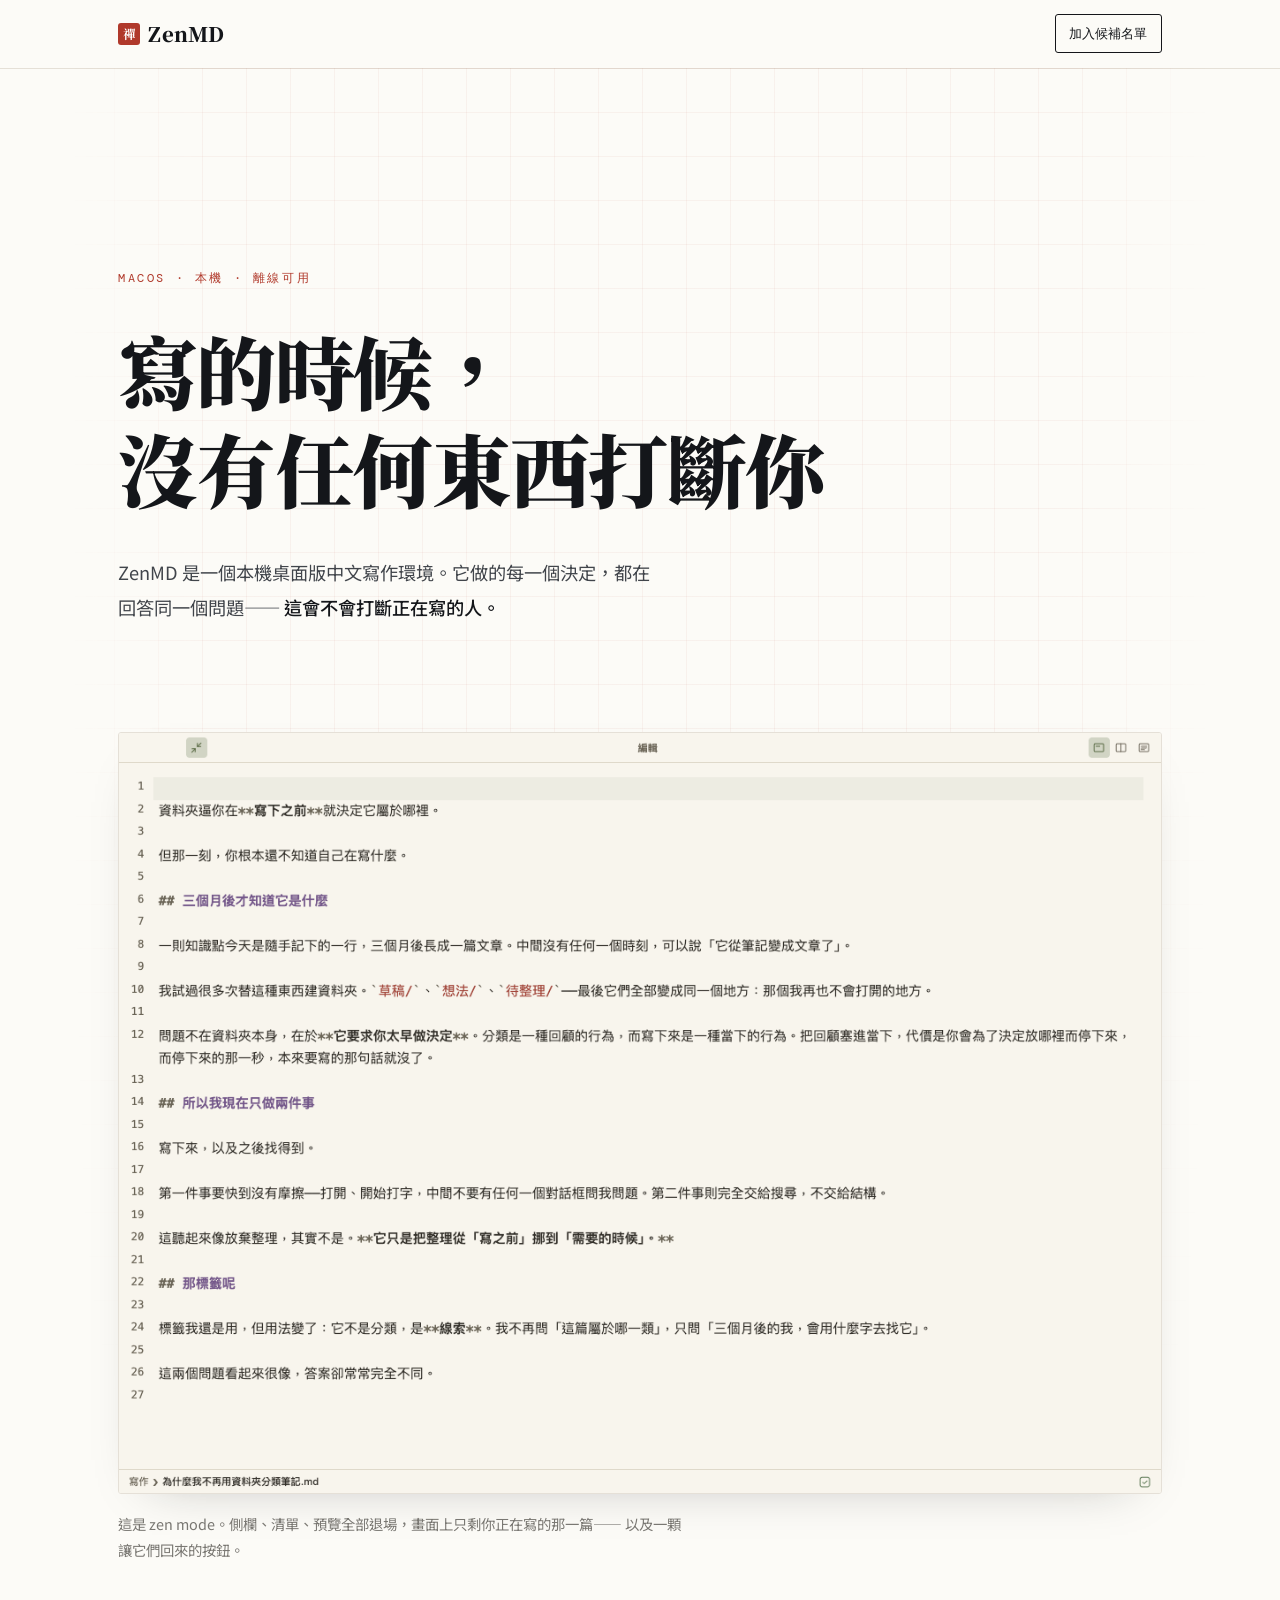
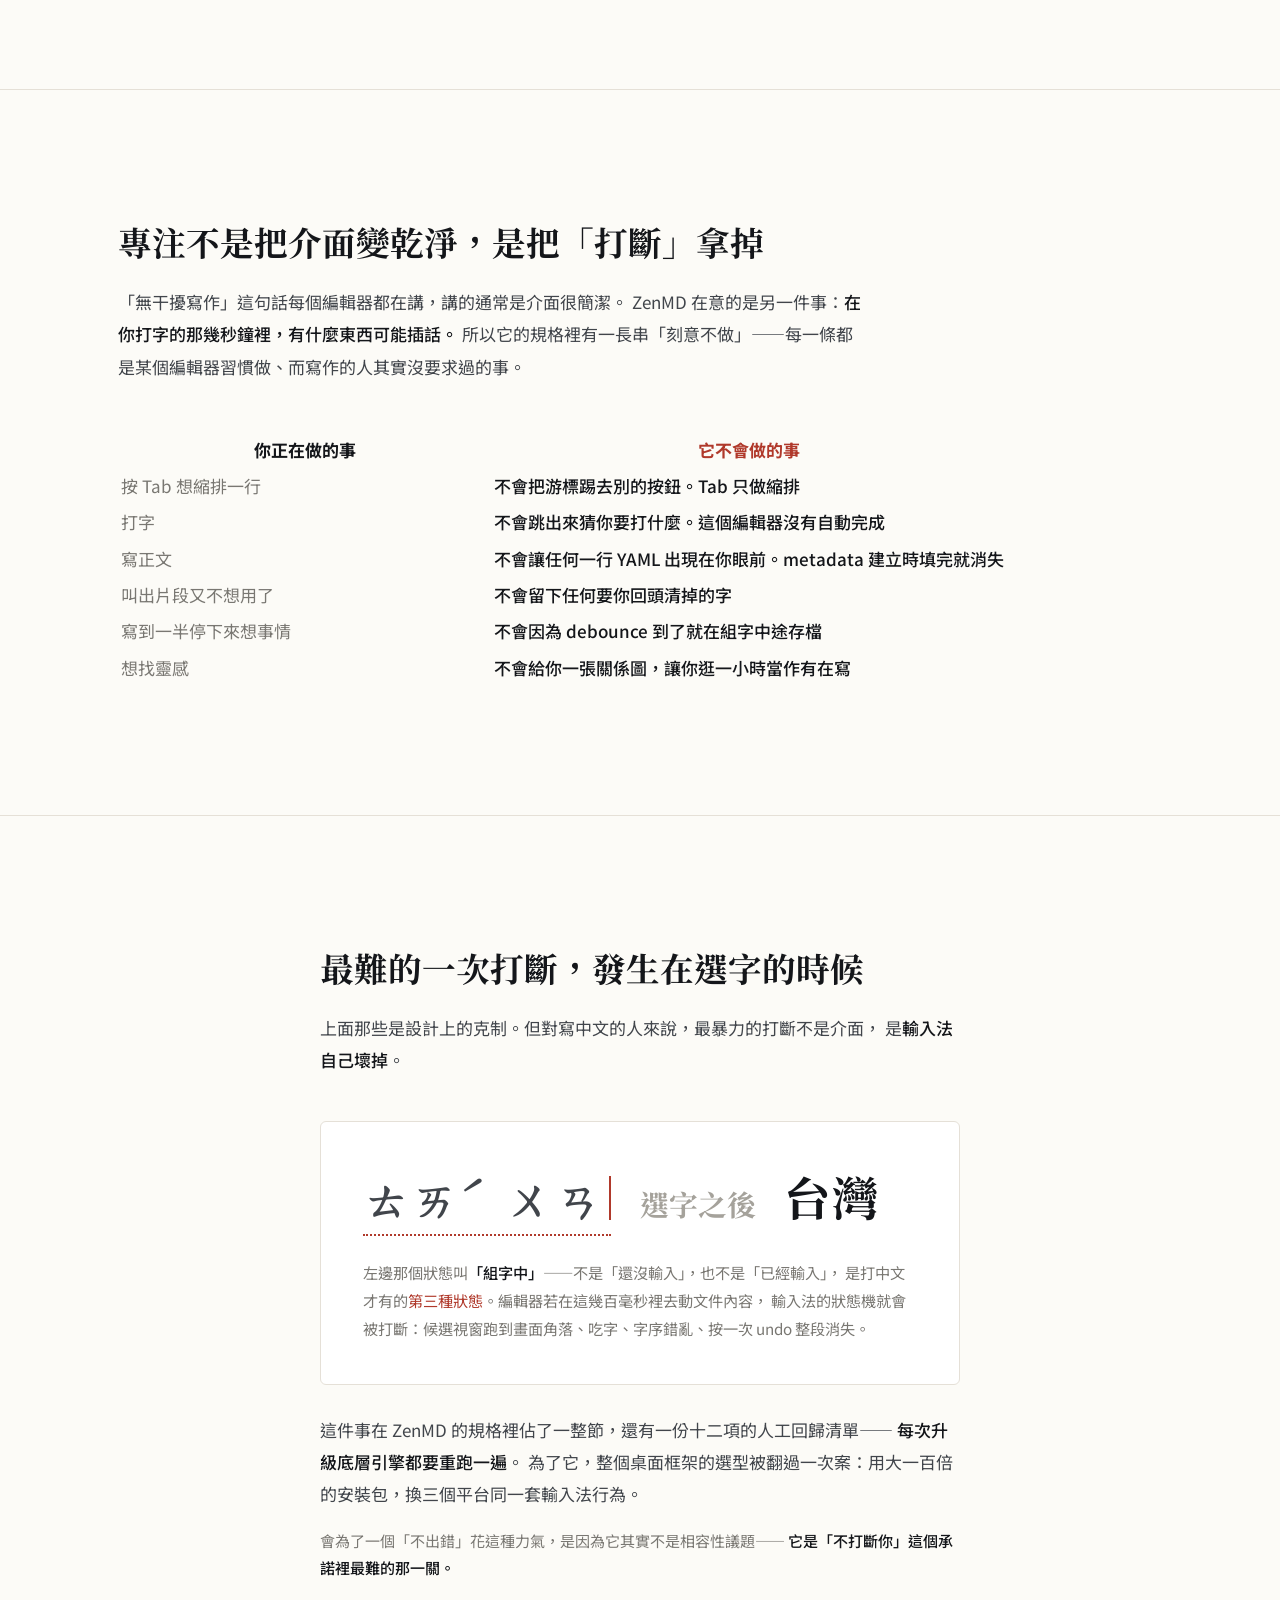
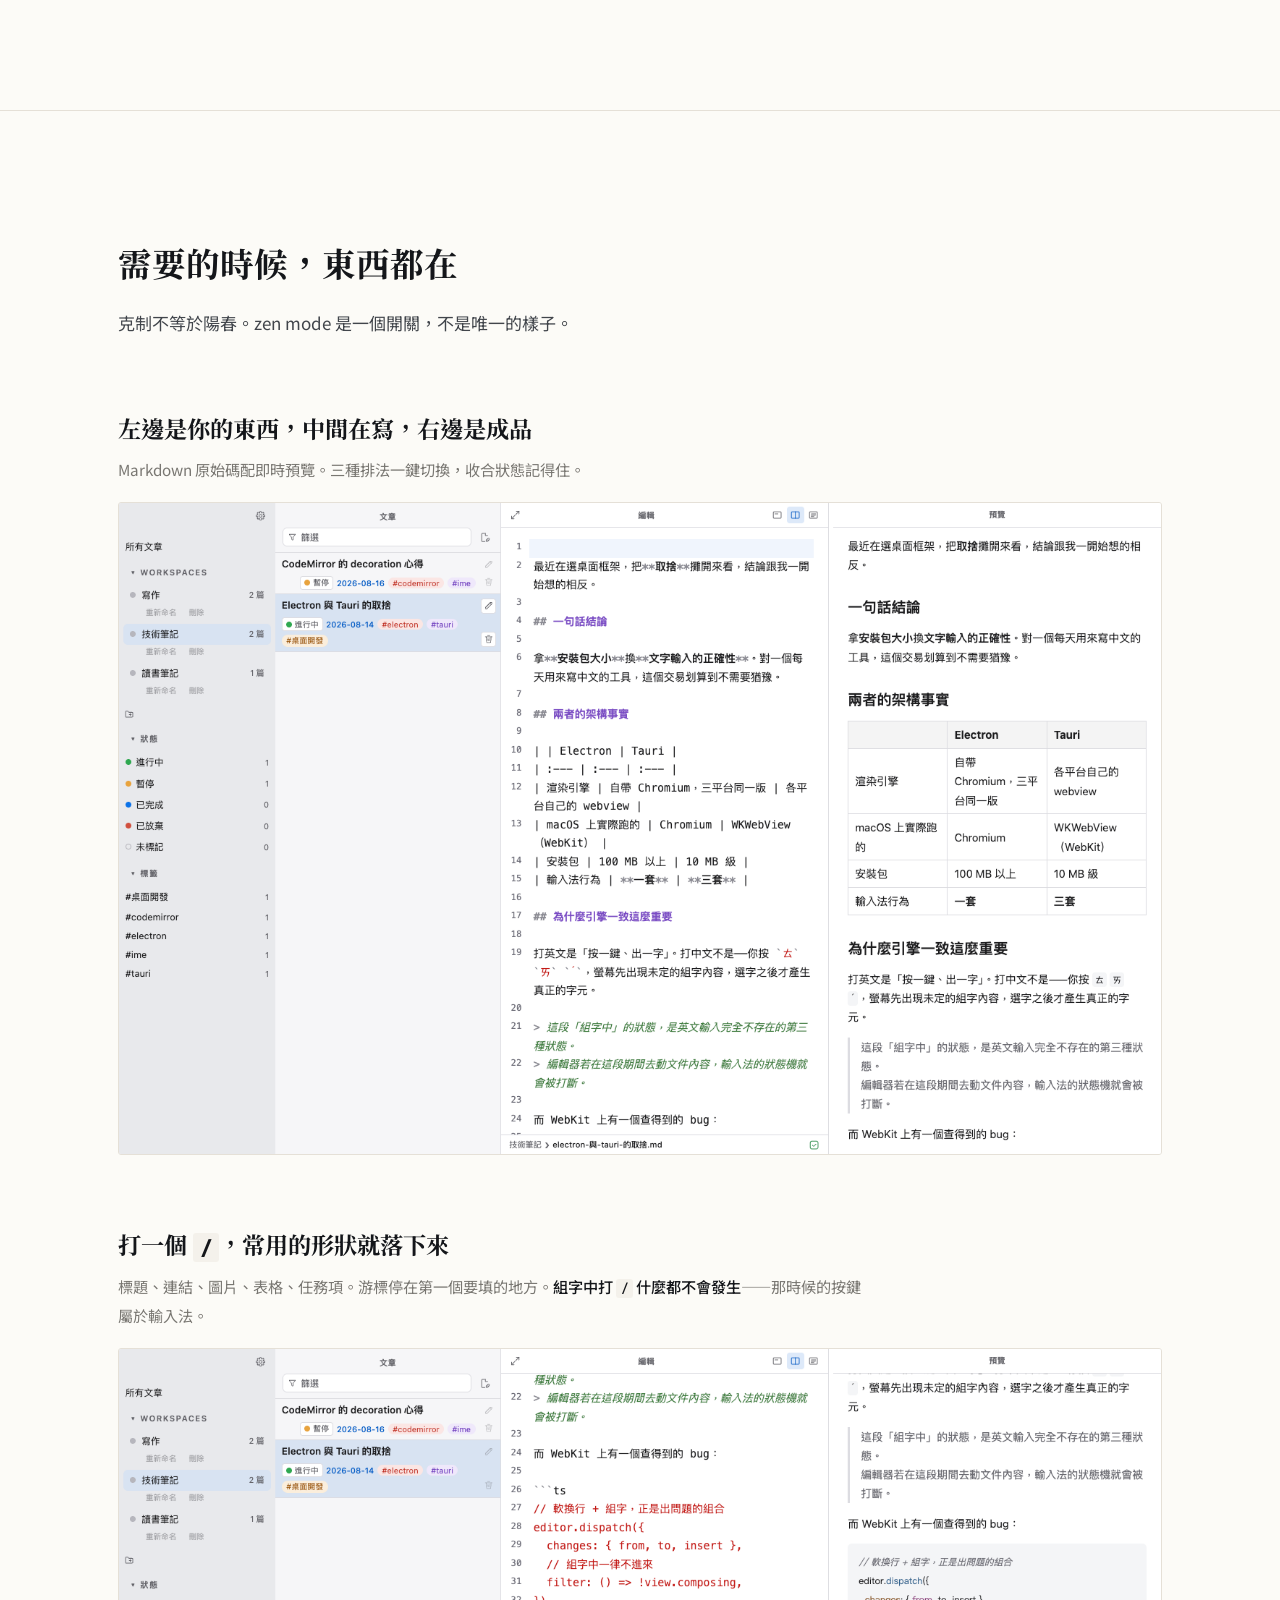
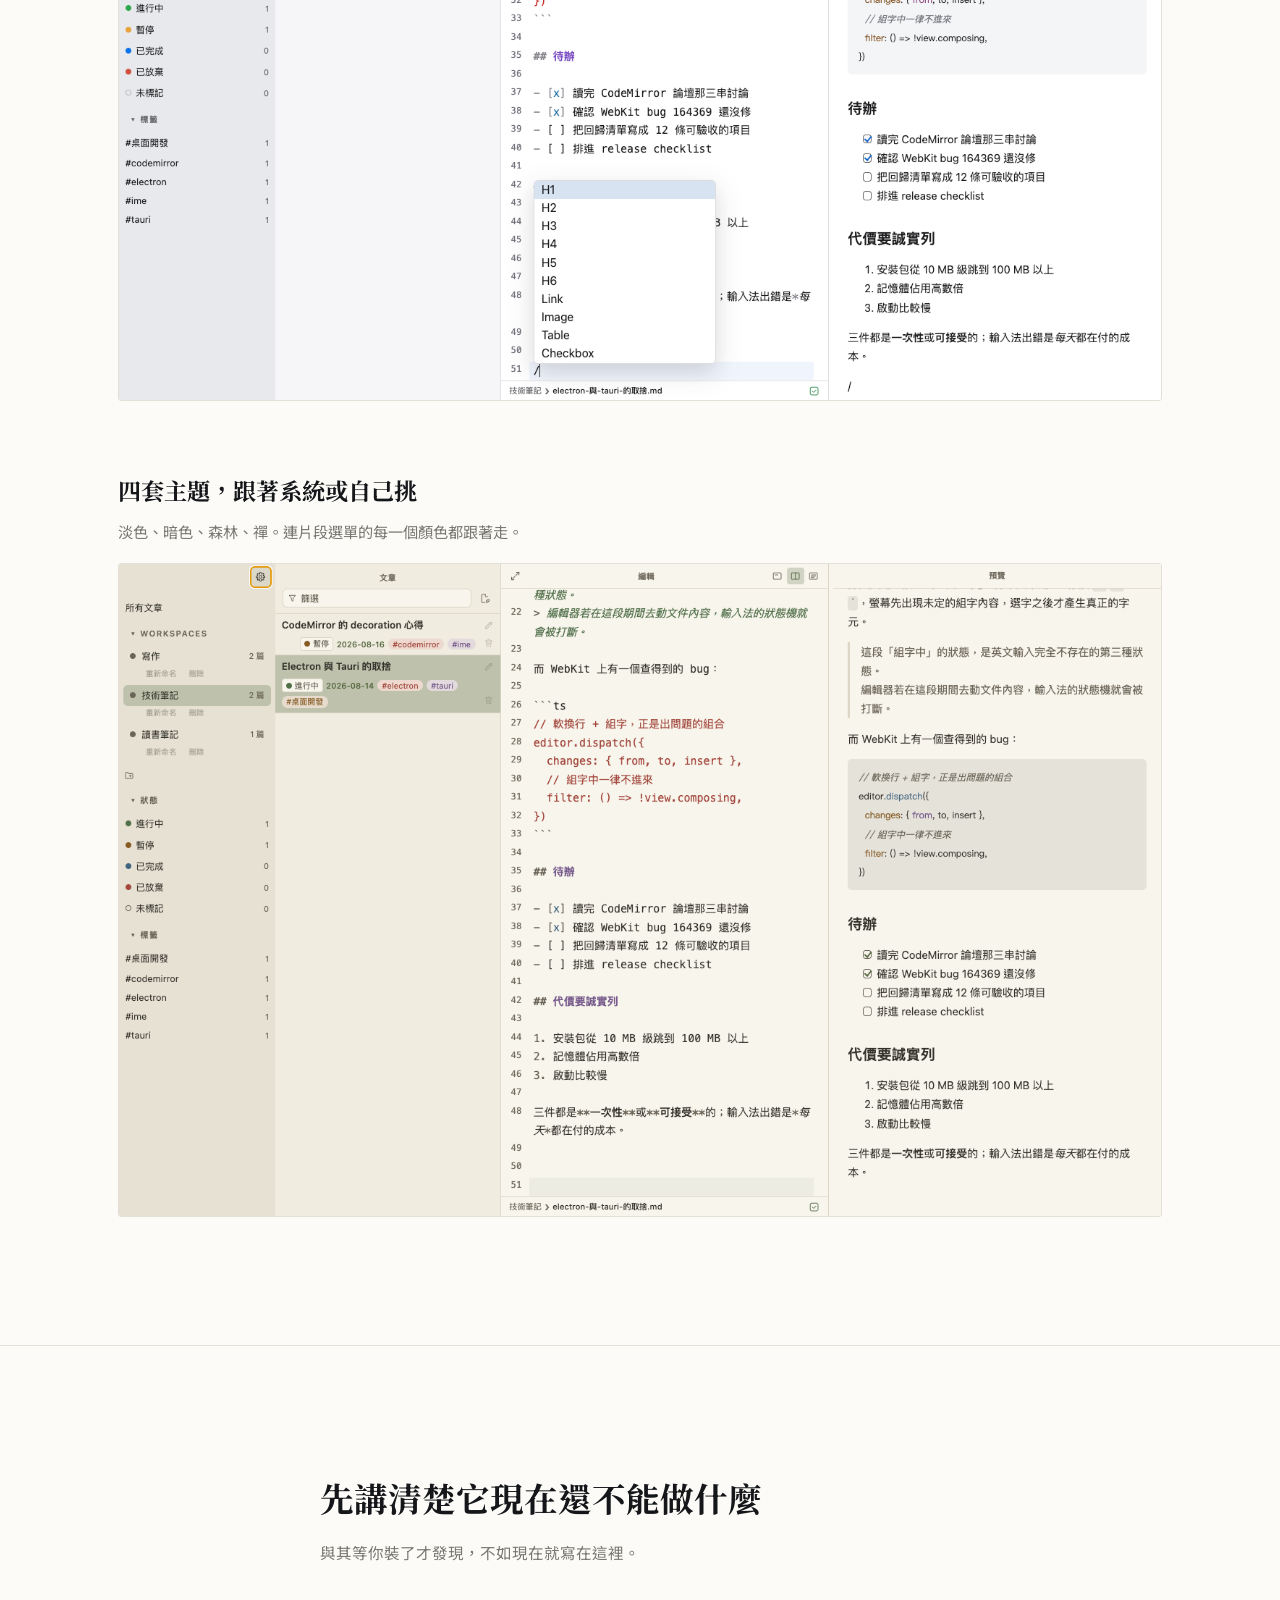
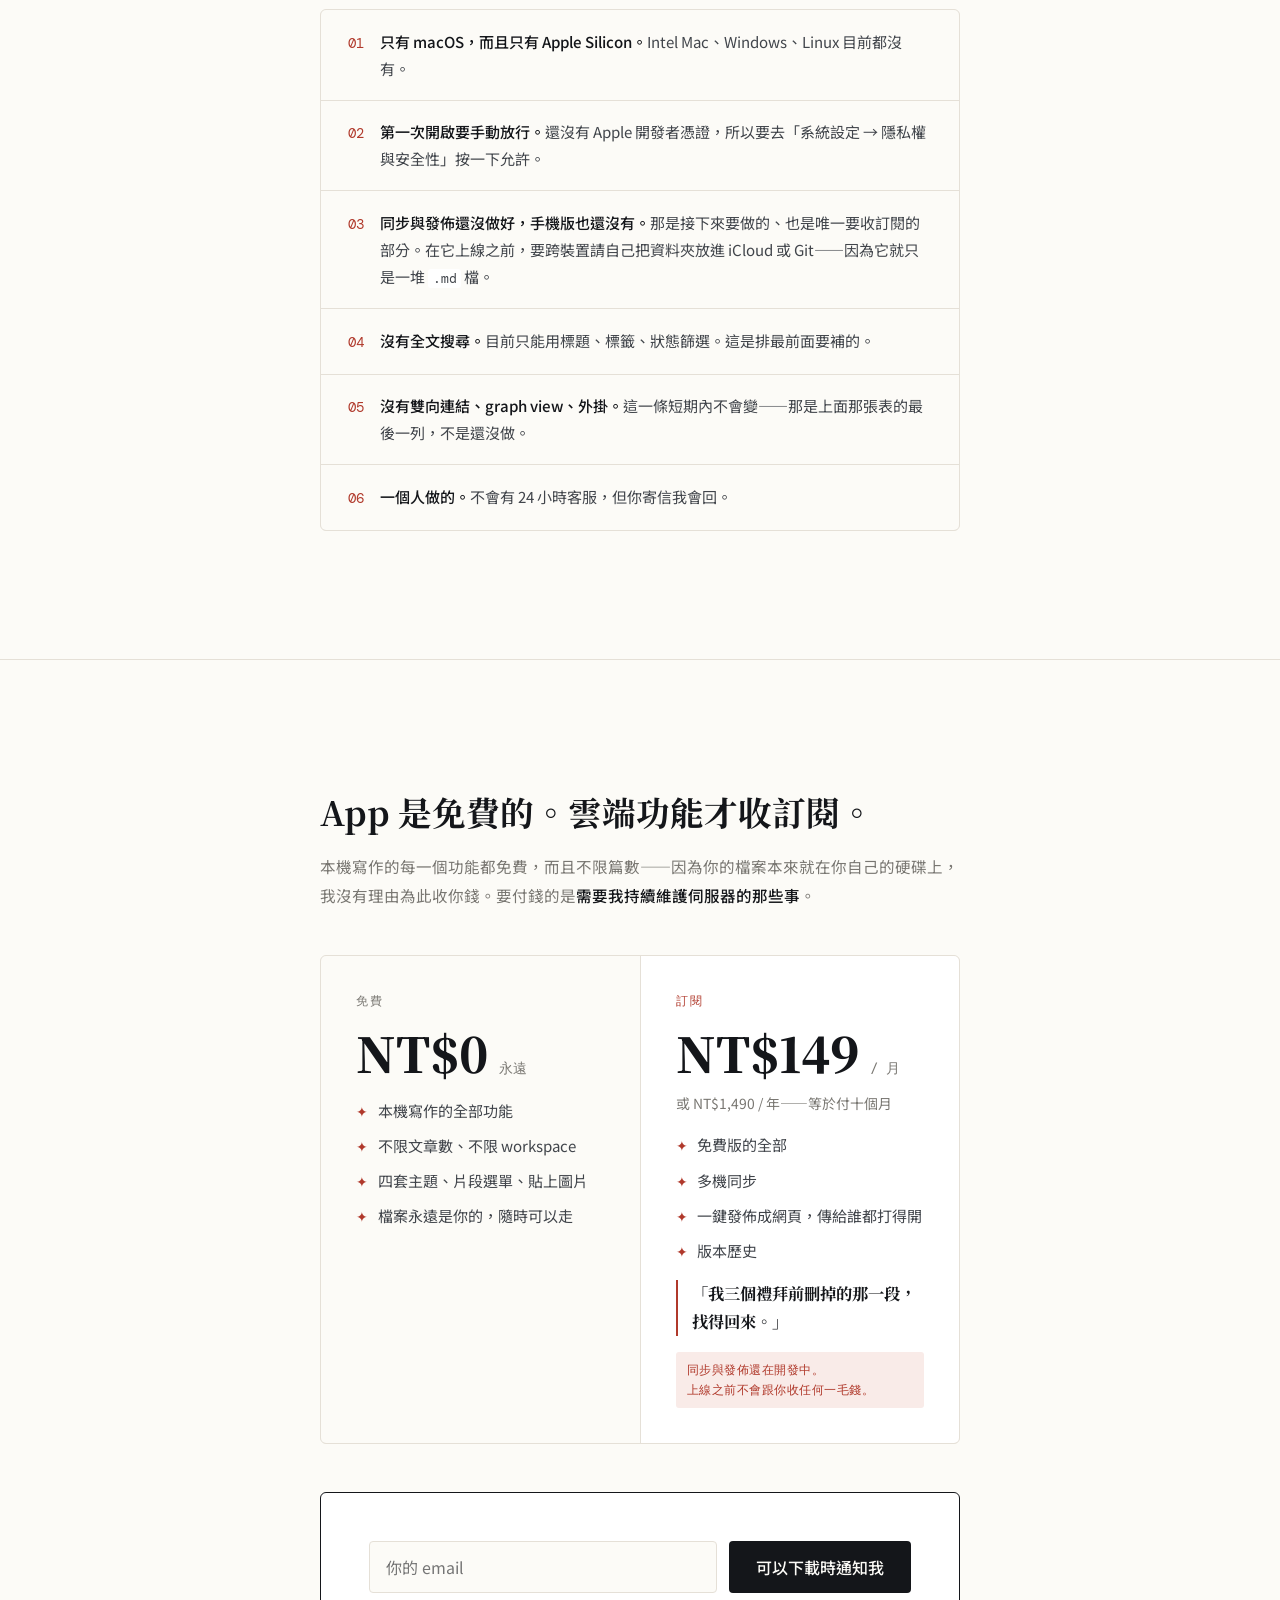
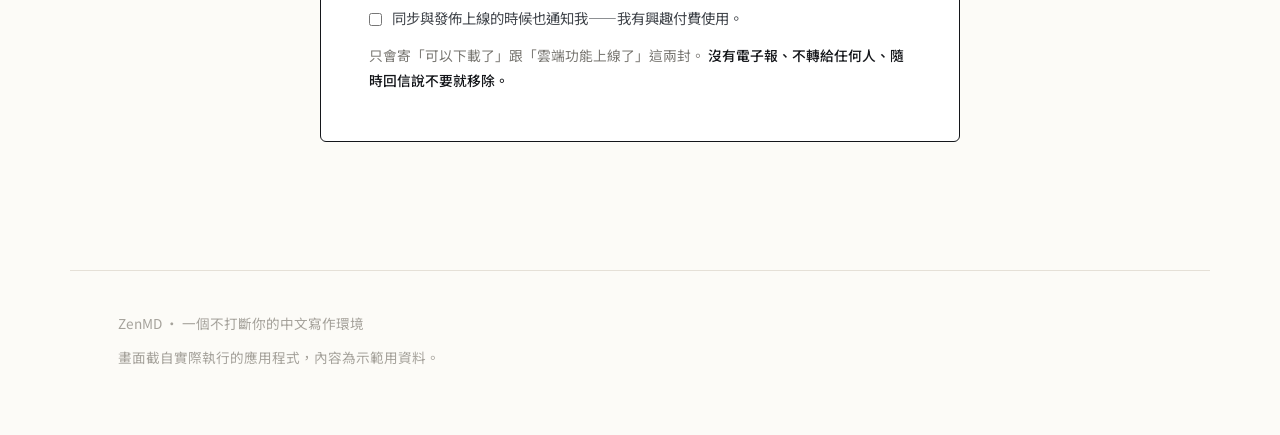
==== index.html @ 13f3dcb6 "style: set the page on manuscript paper and give it room to breathe The layout had drifted into the " ====
<!doctype html>
<html lang="zh-Hant">
<head>
<meta charset="utf-8">
<meta name="viewport" content="width=device-width, initial-scale=1">
<title>ZenMD — 不打斷你的中文寫作環境</title>
<meta name="description" content="本機桌面版中文寫作環境。它做的每一個決定都在回答同一個問題：這會不會打斷正在寫的人。">

<meta property="og:title" content="ZenMD — 不打斷你的中文寫作環境">
<meta property="og:description" content="寫的時候，沒有任何東西打斷你。">
<meta property="og:type" content="website">
<meta property="og:image" content="screenshots/04-zen-mode.png">

<link rel="preconnect" href="https://fonts.googleapis.com">
<link rel="preconnect" href="https://fonts.gstatic.com" crossorigin>
<link rel="stylesheet" href="https://fonts.googleapis.com/css2?family=DM+Mono:wght@400;500&family=Noto+Sans+TC:wght@400;500&family=Noto+Serif+TC:wght@700;900&display=swap">

<style>
  :root {
    --paper:     #FCFBF7;
    --raised:    #FFFFFF;
    --sunk:      #F4F1EB;
    --ink:       #14161A;
    --ink-soft:  #41454B;
    --muted:     #797772;
    --faint:     #A5A29B;
    --rule:      #E5E0D7;
    --seal:      #B0392B;
    --seal-wash: #F9EBE8;
    /* the manuscript rule: the accent at a whisper, never a second colour */
    --grid:      rgba(176, 57, 43, .05);

    --serif: "Noto Serif TC", "Songti TC", serif;
    --sans:  "Noto Sans TC", -apple-system, "PingFang TC", sans-serif;
    --mono:  "DM Mono", "SF Mono", Menlo, monospace;
  }

  @media (prefers-color-scheme: dark) {
    :root:not([data-theme="light"]) {
      --paper:     #131417;
      --raised:    #1A1C20;
      --sunk:      #202329;
      --ink:       #EDEBE7;
      --ink-soft:  #CBC8C3;
      --muted:     #9A9793;
      --faint:     #706D69;
      --rule:      #2B2E34;
      --seal:      #E4614F;
      --seal-wash: #2B1A17;
      --grid:      rgba(228, 97, 79, .07);
    }
  }
  :root[data-theme="dark"] {
    --paper:     #131417;
    --raised:    #1A1C20;
    --sunk:      #202329;
    --ink:       #EDEBE7;
    --ink-soft:  #CBC8C3;
    --muted:     #9A9793;
    --faint:     #706D69;
    --rule:      #2B2E34;
    --seal:      #E4614F;
    --seal-wash: #2B1A17;
    --grid:      rgba(228, 97, 79, .07);
  }

  * { box-sizing: border-box; }

  body {
    margin: 0;
    background: var(--paper);
    color: var(--ink);
    font-family: var(--sans);
    font-size: 17px;
    line-height: 1.9;
    -webkit-font-smoothing: antialiased;
  }

  /* .wrap owns the gutter and nothing else. Using the `padding` shorthand here
     would also pin the block axis to zero, and since a class beats an element
     selector it would quietly delete the padding of anything it is combined
     with — which is how the footer lost its breathing room. */
  .wrap {
    max-width: 1140px;
    margin: 0 auto;
    padding-inline: clamp(1.2rem, 5vw, 3rem);
  }
  .narrow { max-width: 46rem; }

  p { margin: 0; }
  strong { font-weight: 500; color: var(--ink); }
  code {
    font-family: var(--mono);
    font-size: .88em;
    background: var(--sunk);
    border-radius: 3px;
    padding: .08em .35em;
  }
  .band--sunk code { background: var(--raised); }
  em { font-style: normal; color: var(--seal); }

  .eyebrow {
    font-family: var(--mono);
    font-size: .74rem;
    letter-spacing: .22em;
    text-transform: uppercase;
    color: var(--seal);
    margin: 0;
  }

  /* ── masthead ──────────────────────────────────────────────────── */
  /* Deliberately not sticky: a bar that follows the reader down the page is
     the same species of thing this editor refuses to do. */
  header.top { border-bottom: 1px solid var(--rule); }
  .top__row {
    display: flex;
    align-items: center;
    justify-content: space-between;
    gap: 1rem;
    padding-block: .9rem;
  }
  .brand {
    font-family: var(--serif);
    font-weight: 900;
    font-size: 1.25rem;
    letter-spacing: .01em;
    display: flex;
    align-items: center;
    gap: .55rem;
  }
  .brand .seal {
    width: 1.35rem; height: 1.35rem;
    border-radius: 3px;
    background: var(--seal);
    color: #fff;
    font-family: var(--serif);
    font-size: .78rem;
    font-weight: 700;
    display: grid;
    place-items: center;
    line-height: 1;
  }
  .top a.jump {
    font-family: var(--mono);
    font-size: .8rem;
    color: var(--ink);
    text-decoration: none;
    border: 1px solid var(--ink);
    border-radius: 3px;
    padding: .4rem .85rem;
    white-space: nowrap;
  }
  .top a.jump:hover { background: var(--ink); color: var(--paper); }

  /* ── hero ──────────────────────────────────────────────────────── */
  .hero {
    padding-block: clamp(6rem, 22vh, 14rem) clamp(5rem, 14vh, 10rem);
    position: relative;
    isolation: isolate;
  }
  /* 稿紙 — Chinese manuscript squares, sized to the character, fading out as
     the page starts being written on. */
  .hero::before {
    content: '';
    position: absolute;
    inset: -1px 0 0;
    z-index: -1;
    background-image:
      repeating-linear-gradient(to right,  var(--grid) 0 1px, transparent 1px 2.75rem),
      repeating-linear-gradient(to bottom, var(--grid) 0 1px, transparent 1px 2.75rem);
    /* a sheet has edges — fade all four so it reads as paper, not wallpaper */
    -webkit-mask-image:
      linear-gradient(to bottom, #000 0%, #000 40%, transparent 86%),
      linear-gradient(to right, transparent, #000 12%, #000 88%, transparent);
    -webkit-mask-composite: source-in;
    mask-image:
      linear-gradient(to bottom, #000 0%, #000 40%, transparent 86%),
      linear-gradient(to right, transparent, #000 12%, #000 88%, transparent);
    mask-composite: intersect;
    pointer-events: none;
  }

  h1 {
    font-family: var(--serif);
    font-weight: 900;
    font-size: clamp(2.5rem, 7.4vw, 5rem);
    line-height: 1.22;
    letter-spacing: -.02em;
    margin: 2rem 0 0;
    text-wrap: balance;
  }
  h1 .thin { color: var(--muted); font-weight: 700; }

  .lede {
    margin-top: 2.4rem;
    font-size: clamp(1.02rem, 2.1vw, 1.14rem);
    color: var(--ink-soft);
    max-width: 30em;
  }

  /* the specimen, now evidence rather than headline */
  .specimen {
    margin-top: clamp(2rem, 4vw, 2.8rem);
    border: 1px solid var(--rule);
    border-radius: 6px;
    background: var(--raised);
    padding: clamp(1.6rem, 4vw, 2.6rem);
    display: flex;
    flex-direction: column;
    gap: 1.35rem;
  }
  .specimen__line {
    display: flex;
    align-items: baseline;
    flex-wrap: wrap;
    gap: clamp(.9rem, 3vw, 1.8rem);
    font-family: var(--serif);
    font-size: clamp(1.7rem, 5vw, 2.9rem);
    font-weight: 700;
    line-height: 1.4;
  }
  .composing {
    color: var(--ink-soft);
    border-bottom: 2px dotted var(--seal);
    padding-bottom: .12em;
    letter-spacing: .06em;
    position: relative;
  }
  .caret {
    display: inline-block;
    width: 2px;
    height: .95em;
    background: var(--seal);
    margin-left: .12em;
    vertical-align: -.1em;
    animation: blink 1.15s step-end infinite;
  }
  @keyframes blink { 0%, 55% { opacity: 1 } 56%, 100% { opacity: 0 } }
  .becomes { color: var(--faint); font-size: .62em; font-weight: 700; }
  .committed { color: var(--ink); letter-spacing: .04em; }

  .specimen__caption {
    font-size: .95rem;
    color: var(--muted);
    max-width: 40em;
    line-height: 1.85;
  }

  /* ── claims ────────────────────────────────────────────────────── */
  .band { padding-block: clamp(4.5rem, 11vw, 8rem); border-top: 1px solid var(--rule); }
  .band--sunk { background: var(--sunk); }
  /* the fill earns its place only where the page asks for a decision */
  .band--sunk:not(#signup) { background: none; }

  h2 {
    font-family: var(--serif);
    font-weight: 700;
    font-size: clamp(1.5rem, 3.4vw, 2.1rem);
    line-height: 1.45;
    margin: 0;
    text-wrap: balance;
  }

  .claims {
    margin-top: clamp(2rem, 4vw, 3rem);
    display: grid;
    gap: 1px;
    background: var(--rule);
    border: 1px solid var(--rule);
    border-radius: 6px;
    overflow: hidden;
  }
  @media (min-width: 860px) { .claims { grid-template-columns: repeat(3, 1fr); } }
  .claim {
    background: var(--paper);
    padding: clamp(1.5rem, 3vw, 2rem);
    display: flex;
    flex-direction: column;
    gap: .85rem;
  }
  .claim h3 {
    font-family: var(--serif);
    font-weight: 700;
    font-size: 1.16rem;
    line-height: 1.6;
    margin: 0;
  }
  .claim p { font-size: .93rem; color: var(--muted); line-height: 1.85; }

  /* ── shots ─────────────────────────────────────────────────────── */
  .shot { margin-top: clamp(2.5rem, 6vw, 4.5rem); display: flex; flex-direction: column; gap: 1.1rem; }
  .shot__head { display: flex; flex-direction: column; gap: .5rem; max-width: 44em; }
  .shot__head h3 {
    font-family: var(--serif);
    font-weight: 700;
    font-size: clamp(1.15rem, 2.6vw, 1.45rem);
    line-height: 1.55;
    margin: 0;
  }
  .shot__head p { font-size: .95rem; color: var(--muted); }
  .shot figure { margin: 0; }
  .shot img {
    display: block;
    width: 100%;
    height: auto;
    border: 1px solid var(--rule);
    border-radius: 3px;
    background: var(--raised);
  }

  /* ── honesty ───────────────────────────────────────────────────── */
  .limits { margin-top: clamp(1.8rem, 4vw, 2.6rem); display: flex; flex-direction: column; gap: 1px;
            background: var(--rule); border: 1px solid var(--rule); border-radius: 6px; overflow: hidden; }
  .limit { background: var(--paper); padding: 1.1rem clamp(1.2rem, 3vw, 1.7rem); display: flex; gap: 1rem; align-items: baseline; }
  .limit .mark { color: var(--seal); font-family: var(--mono); font-size: .9rem; flex: none; }
  .limit p { font-size: .94rem; color: var(--ink-soft); line-height: 1.8; }

  /* ── signup ────────────────────────────────────────────────────── */
  .signup {
    margin-top: clamp(2rem, 5vw, 3rem);
    border: 1px solid var(--ink);
    border-radius: 6px;
    background: var(--raised);
    padding: clamp(1.8rem, 4.5vw, 3rem);
    display: flex;
    flex-direction: column;
    gap: 1.5rem;
  }
  .price { display: flex; align-items: baseline; gap: .7rem; flex-wrap: wrap; }
  .price b {
    font-family: var(--serif);
    font-weight: 900;
    font-size: clamp(2.1rem, 5.5vw, 3rem);
    line-height: 1;
  }
  .price .unit { font-family: var(--mono); font-size: .9rem; color: var(--muted); }
  .price .tag {
    font-family: var(--mono);
    font-size: .7rem;
    letter-spacing: .1em;
    text-transform: uppercase;
    color: var(--seal);
    background: var(--seal-wash);
    padding: .25rem .6rem;
    border-radius: 3px;
  }

  .tiers {
    margin-top: clamp(2rem, 4vw, 2.8rem);
    display: grid;
    gap: 1px;
    background: var(--rule);
    border: 1px solid var(--rule);
    border-radius: 6px;
    overflow: hidden;
  }
  @media (min-width: 720px) { .tiers { grid-template-columns: 1fr 1fr; } }
  .tier {
    background: var(--paper);
    padding: clamp(1.5rem, 3.5vw, 2.2rem);
    display: flex;
    flex-direction: column;
    gap: 1rem;
  }
  .tier--paid { background: var(--raised); }
  .tier__name {
    font-family: var(--mono);
    font-size: .72rem;
    letter-spacing: .18em;
    text-transform: uppercase;
    color: var(--muted);
  }
  .tier--paid .tier__name { color: var(--seal); }
  .tier__annual { font-size: .87rem; color: var(--muted); margin-top: -.5rem; }
  .tier ul { margin: 0; padding: 0; list-style: none; display: flex; flex-direction: column; gap: .55rem; }
  .tier li { font-size: .94rem; color: var(--ink-soft); display: flex; gap: .6rem; align-items: baseline; line-height: 1.75; }
  .tier li .tick { color: var(--seal); flex: none; font-size: .85rem; }
  .tier__soon {
    margin-top: auto;
    font-family: var(--mono);
    font-size: .74rem;
    letter-spacing: .04em;
    color: var(--seal);
    background: var(--seal-wash);
    border-radius: 3px;
    padding: .5rem .7rem;
    line-height: 1.7;
  }
  .tier__quote {
    font-family: var(--serif);
    font-weight: 700;
    font-size: 1.02rem;
    line-height: 1.7;
    color: var(--ink);
    border-left: 2px solid var(--seal);
    padding-left: .9rem;
  }

  form { display: flex; flex-direction: column; gap: .8rem; }
  .field { display: flex; gap: .7rem; flex-wrap: wrap; }
  input[type="email"] {
    flex: 1 1 16rem;
    font-family: var(--sans);
    font-size: 1rem;
    color: var(--ink);
    background: var(--paper);
    border: 1px solid var(--rule);
    border-radius: 4px;
    padding: .8rem 1rem;
  }
  input[type="email"]:focus-visible { outline: 2px solid var(--seal); outline-offset: 1px; border-color: transparent; }
  button {
    font-family: var(--sans);
    font-weight: 500;
    font-size: 1rem;
    color: var(--paper);
    background: var(--ink);
    border: 0;
    border-radius: 4px;
    padding: .8rem 1.7rem;
    cursor: pointer;
    white-space: nowrap;
  }
  button:hover { background: var(--seal); }
  button:focus-visible { outline: 2px solid var(--seal); outline-offset: 2px; }
  .promise { font-size: .86rem; color: var(--muted); line-height: 1.8; }
  .also {
    display: flex;
    gap: .6rem;
    align-items: flex-start;
    font-size: .9rem;
    color: var(--ink-soft);
    line-height: 1.75;
    cursor: pointer;
  }
  .also input { margin: .45rem 0 0; accent-color: var(--seal); flex: none; }

  .sr-only {
    position: absolute; width: 1px; height: 1px;
    overflow: hidden; clip: rect(0 0 0 0); white-space: nowrap;
  }
  .formstate {
    font-size: .92rem;
    line-height: 1.75;
    color: var(--muted);
    border-left: 2px solid var(--rule);
    padding-left: .85rem;
  }
  .formstate--done { color: var(--ink); border-left-color: var(--seal); font-weight: 500; }
  button[disabled] { opacity: .5; cursor: default; }
  button[disabled]:hover { background: var(--ink); }
  #bd-sink { position: absolute; width: 0; height: 0; border: 0; visibility: hidden; }

  /* ── footer ────────────────────────────────────────────────────── */
  footer {
    border-top: 1px solid var(--rule);
    padding-block: 2.5rem 4rem;
    font-size: .85rem;
    color: var(--faint);
    display: flex;
    flex-direction: column;
    gap: .5rem;
  }

  /* the hero picture: no heavy frame, plenty of air around it */
  .stage { margin-top: clamp(4rem, 12vh, 8rem); }
  .stage img {
    display: block;
    width: 100%;
    height: auto;
    border-radius: 3px;
    border: 1px solid var(--rule);
    box-shadow: 0 18px 50px -34px rgba(20,22,26,.34);
  }
  .stage figcaption {
    margin-top: 1.1rem;
    font-size: .9rem;
    color: var(--muted);
    line-height: 1.8;
    max-width: 40em;
  }
  .stage figure { margin: 0; }

  /* what it refuses to do */
  .refusals { margin-top: clamp(2rem, 4vw, 3rem); }
  .refusals td:first-child { width: 42%; color: var(--muted); }
  .refusals td:last-child  { color: var(--ink); font-weight: 500; }
  .refusals thead th:last-child { color: var(--seal); }

  @media (prefers-reduced-motion: reduce) { * { animation: none !important; transition: none !important; } }
</style>
<body>

<header class="top">
  <div class="wrap top__row">
    <div class="brand"><span class="seal">禪</span>ZenMD</div>
    <a class="jump" href="#signup">加入候補名單</a>
  </div>
</header>

<main>

  <!-- ── hero ─────────────────────────────────────────────────────── -->
  <section class="wrap hero">
    <p class="eyebrow">macOS · 本機 · 離線可用</p>
    <h1>寫的時候，<br>沒有任何東西打斷你</h1>
    <p class="lede">
      ZenMD 是一個本機桌面版中文寫作環境。它做的每一個決定，都在回答同一個問題——
      <strong>這會不會打斷正在寫的人。</strong>
    </p>

    <div class="stage">
      <figure>
        <img src="screenshots/04-zen-mode.png"
             alt="ZenMD 的 zen mode：側欄、文章清單與預覽全部退場，畫面上只剩正在編輯的那一篇文章">
        <figcaption>
          這是 zen mode。側欄、清單、預覽全部退場，畫面上只剩你正在寫的那一篇——
          以及一顆讓它們回來的按鈕。
        </figcaption>
      </figure>
    </div>
  </section>

  <!-- ── refusals ─────────────────────────────────────────────────── -->
  <section class="band">
    <div class="wrap">
      <h2 class="narrow">專注不是把介面變乾淨，是把「打斷」拿掉</h2>
      <p style="margin-top:1.2rem;color:var(--ink-soft);max-width:44em;line-height:1.9">
        「無干擾寫作」這句話每個編輯器都在講，講的通常是介面很簡潔。
        ZenMD 在意的是另一件事：<strong>在你打字的那幾秒鐘裡，有什麼東西可能插話。</strong>
        所以它的規格裡有一長串「刻意不做」——每一條都是某個編輯器習慣做、而寫作的人其實沒要求過的事。
      </p>

      <div class="scroller refusals">
        <table>
          <thead><tr><th>你正在做的事</th><th>它不會做的事</th></tr></thead>
          <tbody>
            <tr><td>按 Tab 想縮排一行</td><td>不會把游標踢去別的按鈕。<strong>Tab 只做縮排</strong></td></tr>
            <tr><td>打字</td><td>不會跳出來猜你要打什麼。<strong>這個編輯器沒有自動完成</strong></td></tr>
            <tr><td>寫正文</td><td>不會讓任何一行 YAML 出現在你眼前。metadata 建立時填完就消失</td></tr>
            <tr><td>叫出片段又不想用了</td><td>不會留下任何要你回頭清掉的字</td></tr>
            <tr><td>寫到一半停下來想事情</td><td>不會因為 debounce 到了就在組字中途存檔</td></tr>
            <tr><td>想找靈感</td><td>不會給你一張關係圖，讓你逛一小時當作有在寫</td></tr>
          </tbody>
        </table>
      </div>
    </div>
  </section>

  <!-- ── the hardest interruption ─────────────────────────────────── -->
  <section class="band band--sunk">
    <div class="wrap narrow">
      <h2>最難的一次打斷，發生在選字的時候</h2>
      <p style="margin-top:1.2rem;color:var(--ink-soft);line-height:1.9">
        上面那些是設計上的克制。但對寫中文的人來說，最暴力的打斷不是介面，
        是<strong>輸入法自己壞掉</strong>。
      </p>

      <div class="specimen">
        <div class="specimen__line">
          <span class="composing">ㄊㄞˊ ㄨㄢ<i class="caret"></i></span>
          <span class="becomes">選字之後</span>
          <span class="committed">台灣</span>
        </div>
        <p class="specimen__caption">
          左邊那個狀態叫<strong>「組字中」</strong>——不是「還沒輸入」，也不是「已經輸入」，
          是打中文才有的<em>第三種狀態</em>。編輯器若在這幾百毫秒裡去動文件內容，
          輸入法的狀態機就會被打斷：候選視窗跑到畫面角落、吃字、字序錯亂、按一次 undo 整段消失。
        </p>
      </div>

      <p style="margin-top:1.8rem;color:var(--ink-soft);line-height:1.9">
        這件事在 ZenMD 的規格裡佔了一整節，還有一份十二項的人工回歸清單——
        <strong>每次升級底層引擎都要重跑一遍</strong>。
        為了它，整個桌面框架的選型被翻過一次案：用大一百倍的安裝包，換三個平台同一套輸入法行為。
      </p>
      <p style="margin-top:1rem;color:var(--muted);font-size:.94rem;line-height:1.85">
        會為了一個「不出錯」花這種力氣，是因為它其實不是相容性議題——
        <strong>它是「不打斷你」這個承諾裡最難的那一關。</strong>
      </p>
    </div>
  </section>

  <!-- ── shots ────────────────────────────────────────────────────── -->
  <section class="band">
    <div class="wrap">
      <h2 class="narrow">需要的時候，東西都在</h2>
      <p style="margin-top:1.2rem;color:var(--ink-soft);max-width:44em;line-height:1.9">
        克制不等於陽春。zen mode 是一個開關，不是唯一的樣子。
      </p>

      <div class="shot">
        <div class="shot__head">
          <h3>左邊是你的東西，中間在寫，右邊是成品</h3>
          <p>Markdown 原始碼配即時預覽。三種排法一鍵切換，收合狀態記得住。</p>
        </div>
        <figure>
          <img src="screenshots/01-editor-and-preview.png"
               alt="ZenMD 完整畫面：左側是 workspace、狀態與標籤，中間是文章清單，右邊是編輯區與即時預覽並排" loading="lazy">
        </figure>
      </div>

      <div class="shot">
        <div class="shot__head">
          <h3>打一個 <code>/</code>，常用的形狀就落下來</h3>
          <p>標題、連結、圖片、表格、任務項。游標停在第一個要填的地方。<strong>組字中打 <code>/</code> 什麼都不會發生</strong>——那時候的按鍵屬於輸入法。</p>
        </div>
        <figure>
          <img src="screenshots/02-snippet-menu.png"
               alt="編輯區裡打斜線之後跳出的片段選單，列出 H1 到 H6、Link、Image、Table、Checkbox" loading="lazy">
        </figure>
      </div>

      <div class="shot">
        <div class="shot__head">
          <h3>四套主題，跟著系統或自己挑</h3>
          <p>淡色、暗色、森林、禪。連片段選單的每一個顏色都跟著走。</p>
        </div>
        <figure>
          <img src="screenshots/03-zen-theme.png"
               alt="ZenMD 套用禪主題後的畫面，整體轉為溫暖的紙色調" loading="lazy">
        </figure>
      </div>
    </div>
  </section>

  <!-- ── honesty ──────────────────────────────────────────────────── -->
  <section class="band band--sunk">
    <div class="wrap narrow">
      <h2>先講清楚它現在還不能做什麼</h2>
      <p style="margin-top:1rem;color:var(--muted);font-size:.97rem">
        與其等你裝了才發現，不如現在就寫在這裡。
      </p>

      <div class="limits">
        <div class="limit"><span class="mark">01</span><p><strong>只有 macOS，而且只有 Apple Silicon。</strong>Intel Mac、Windows、Linux 目前都沒有。</p></div>
        <div class="limit"><span class="mark">02</span><p><strong>第一次開啟要手動放行。</strong>還沒有 Apple 開發者憑證，所以要去「系統設定 → 隱私權與安全性」按一下允許。</p></div>
        <div class="limit"><span class="mark">03</span><p><strong>同步與發佈還沒做好，手機版也還沒有。</strong>那是接下來要做的、也是唯一要收訂閱的部分。在它上線之前，要跨裝置請自己把資料夾放進 iCloud 或 Git——因為它就只是一堆 <code>.md</code> 檔。</p></div>
        <div class="limit"><span class="mark">04</span><p><strong>沒有全文搜尋。</strong>目前只能用標題、標籤、狀態篩選。這是排最前面要補的。</p></div>
        <div class="limit"><span class="mark">05</span><p><strong>沒有雙向連結、graph view、外掛。</strong>這一條短期內不會變——那是上面那張表的最後一列，不是還沒做。</p></div>
        <div class="limit"><span class="mark">06</span><p><strong>一個人做的。</strong>不會有 24 小時客服，但你寄信我會回。</p></div>
      </div>
    </div>
  </section>

  <!-- ── signup ───────────────────────────────────────────────────── -->
  <section class="band" id="signup">
    <div class="wrap narrow">
      <h2>App 是免費的。雲端功能才收訂閱。</h2>
      <p style="margin-top:1rem;color:var(--muted);font-size:.97rem;line-height:1.85">
        本機寫作的每一個功能都免費，而且不限篇數——因為你的檔案本來就在你自己的硬碟上，
        我沒有理由為此收你錢。要付錢的是<strong>需要我持續維護伺服器的那些事</strong>。
      </p>

      <div class="tiers">
        <div class="tier">
          <span class="tier__name">免費</span>
          <div class="price"><b>NT$0</b><span class="unit">永遠</span></div>
          <ul>
            <li><span class="tick">✦</span>本機寫作的全部功能</li>
            <li><span class="tick">✦</span>不限文章數、不限 workspace</li>
            <li><span class="tick">✦</span>四套主題、片段選單、貼上圖片</li>
            <li><span class="tick">✦</span>檔案永遠是你的，隨時可以走</li>
          </ul>
        </div>

        <div class="tier tier--paid">
          <span class="tier__name">訂閱</span>
          <div class="price"><b>NT$149</b><span class="unit">/ 月</span></div>
          <p class="tier__annual">或 NT$1,490 / 年——等於付十個月</p>
          <ul>
            <li><span class="tick">✦</span>免費版的全部</li>
            <li><span class="tick">✦</span>多機同步</li>
            <li><span class="tick">✦</span>一鍵發佈成網頁，傳給誰都打得開</li>
            <li><span class="tick">✦</span>版本歷史</li>
          </ul>
          <p class="tier__quote">「我三個禮拜前刪掉的那一段，找得回來。」</p>
          <p class="tier__soon">同步與發佈還在開發中。<br>上線之前不會跟你收任何一毛錢。</p>
        </div>
      </div>

      <div class="signup">
        <!--
          Buttondown 的內嵌表單。

          1. action 的帳號名稱 coding_afternoon 取自 Buttondown 後台給的內嵌表單。
             它是公開識別碼，不是金鑰——後台那段程式碼裡本來就沒有金鑰。

          2. tag 與 metadata__wants_cloud 是後台那段沒有的，我們自己加的。
             **先自己送一筆測試**，
             到後台確認這個欄位真的出現在訂閱者身上；沒出現的話改用 tag。

          3. 沒勾的時候瀏覽器不會送出這個欄位，所以後台看到的是「有這個欄位的人」，
             不是「yes / no 兩種值」。算勾選率就是算有這個欄位的人數。

          價格若改動：上面 tiers 裡的 NT$0、NT$149、NT$1,490 共三處。
        -->
        <form id="waitlist"
              action="https://buttondown.com/api/emails/embed-subscribe/coding_afternoon"
              method="post"
              target="bd-sink">
          <input type="hidden" name="embed" value="1">
          <input type="hidden" name="tag" value="landing">

          <div class="field">
            <label class="sr-only" for="email">你的 email</label>
            <input id="email" type="email" name="email" required placeholder="你的 email" autocomplete="email">
            <button type="submit">可以下載時通知我</button>
          </div>

          <label class="also">
            <input type="checkbox" name="metadata__wants_cloud" value="yes">
            <span>同步與發佈上線的時候也通知我——我有興趣付費使用。</span>
          </label>

          <p class="promise">
            只會寄「可以下載了」跟「雲端功能上線了」這兩封。
            <strong>沒有電子報、不轉給任何人、隨時回信說不要就移除。</strong>
          </p>

          <p class="formstate" id="formstate" role="status" aria-live="polite" hidden></p>
        </form>

        <!-- 表單送進這個看不見的 frame，人就留在這一頁上 -->
        <iframe name="bd-sink" id="bd-sink" title="訂閱結果" tabindex="-1" aria-hidden="true"></iframe>
      </div>
    </div>
  </section>

</main>

<footer class="wrap">
  <div>ZenMD · 一個不打斷你的中文寫作環境</div>
  <div>畫面截自實際執行的應用程式，內容為示範用資料。</div>
</footer>

<script>
  /*
   * The form posts into a hidden frame instead of navigating away, so the
   * reader stays on the page. We cannot read that frame (different origin),
   * so a load after a submit is all the confirmation available -- which is
   * why the wording says "收到了" rather than claiming it succeeded.
   * With scripting off the form still posts; it just lands on Buttondown's
   * own confirmation page.
   */
  (function () {
    var form = document.getElementById('waitlist');
    var sink = document.getElementById('bd-sink');
    var state = document.getElementById('formstate');
    if (!form || !sink || !state) return;

    var submitted = false;
    var button = form.querySelector('button[type="submit"]');

    form.addEventListener('submit', function () {
      submitted = true;
      state.hidden = false;
      state.className = 'formstate';
      state.textContent = '送出中…';
    });

    sink.addEventListener('load', function () {
      if (!submitted) return; // the frame also loads once with the page itself
      state.className = 'formstate formstate--done';
      state.textContent = '收到了。可以下載的時候我會寄一封信給你。';
      if (button) button.disabled = true;
    });
  })();
</script>

</body>
</html>
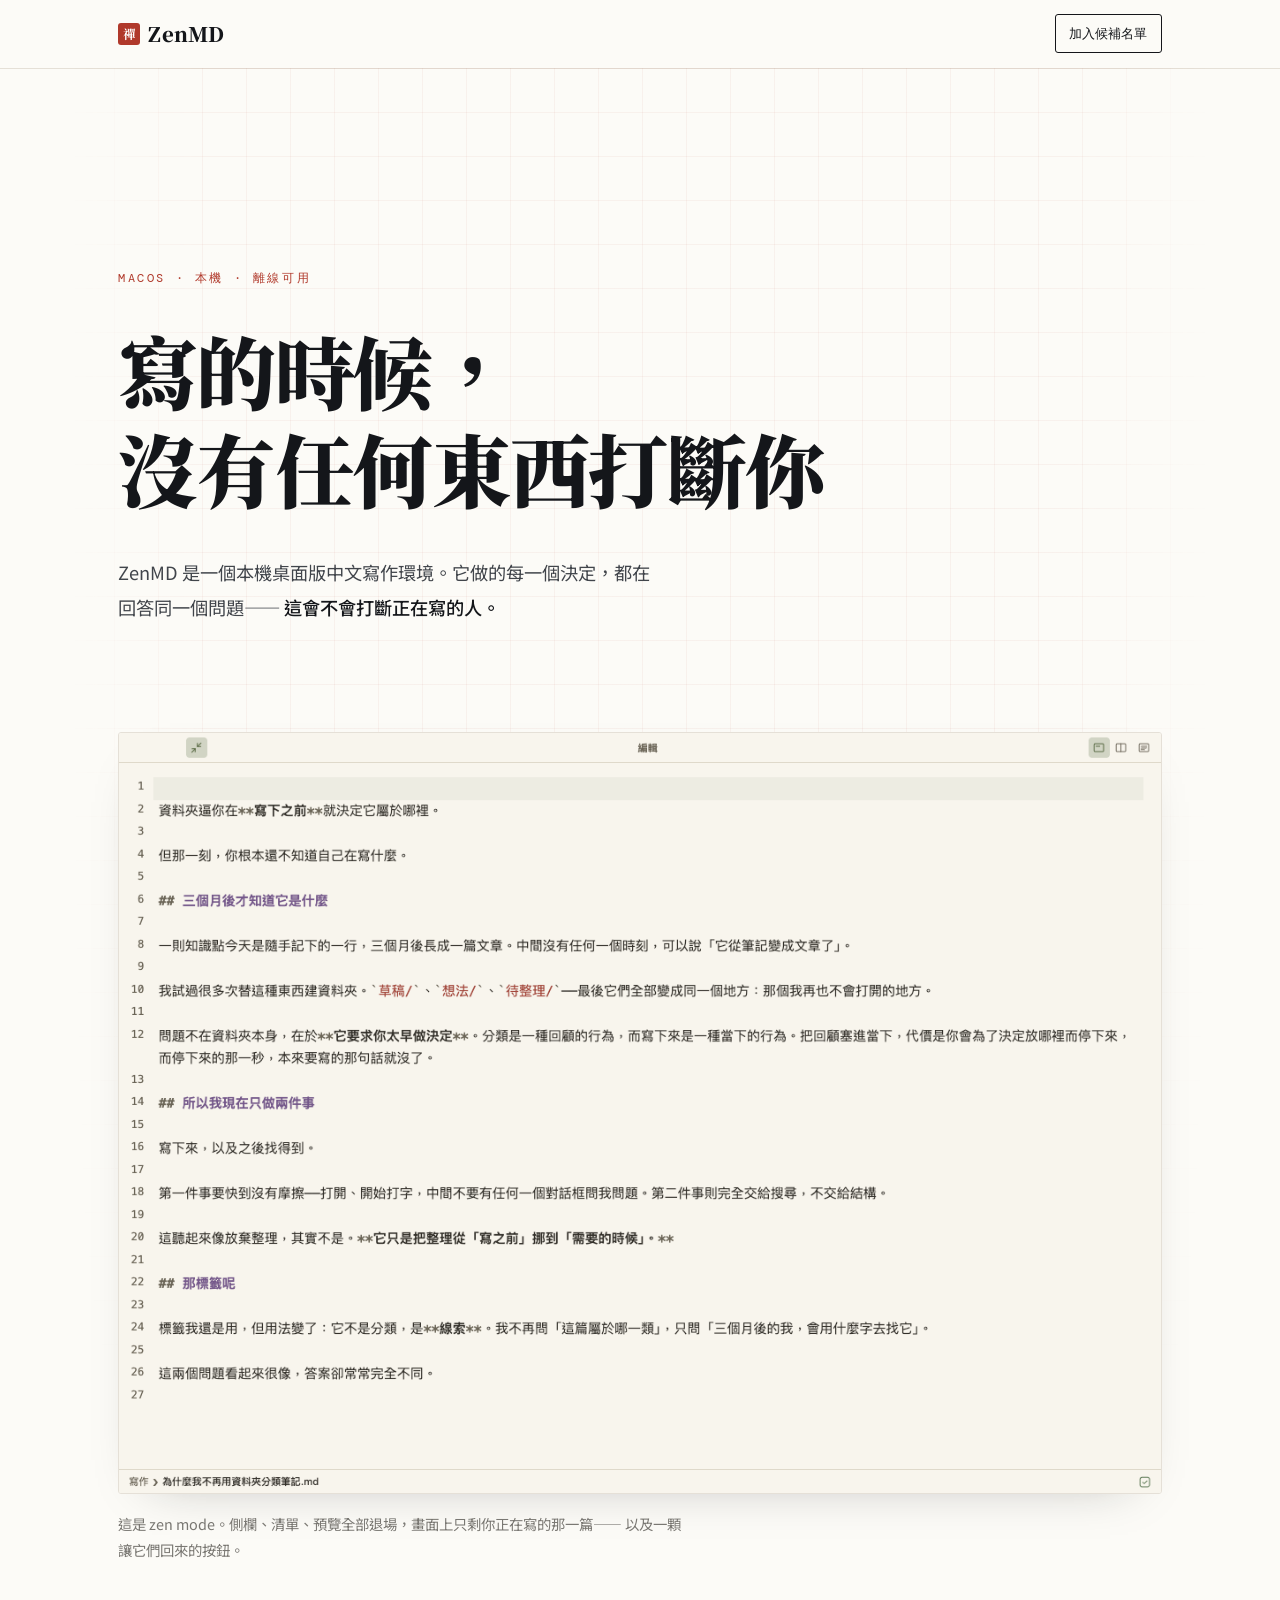
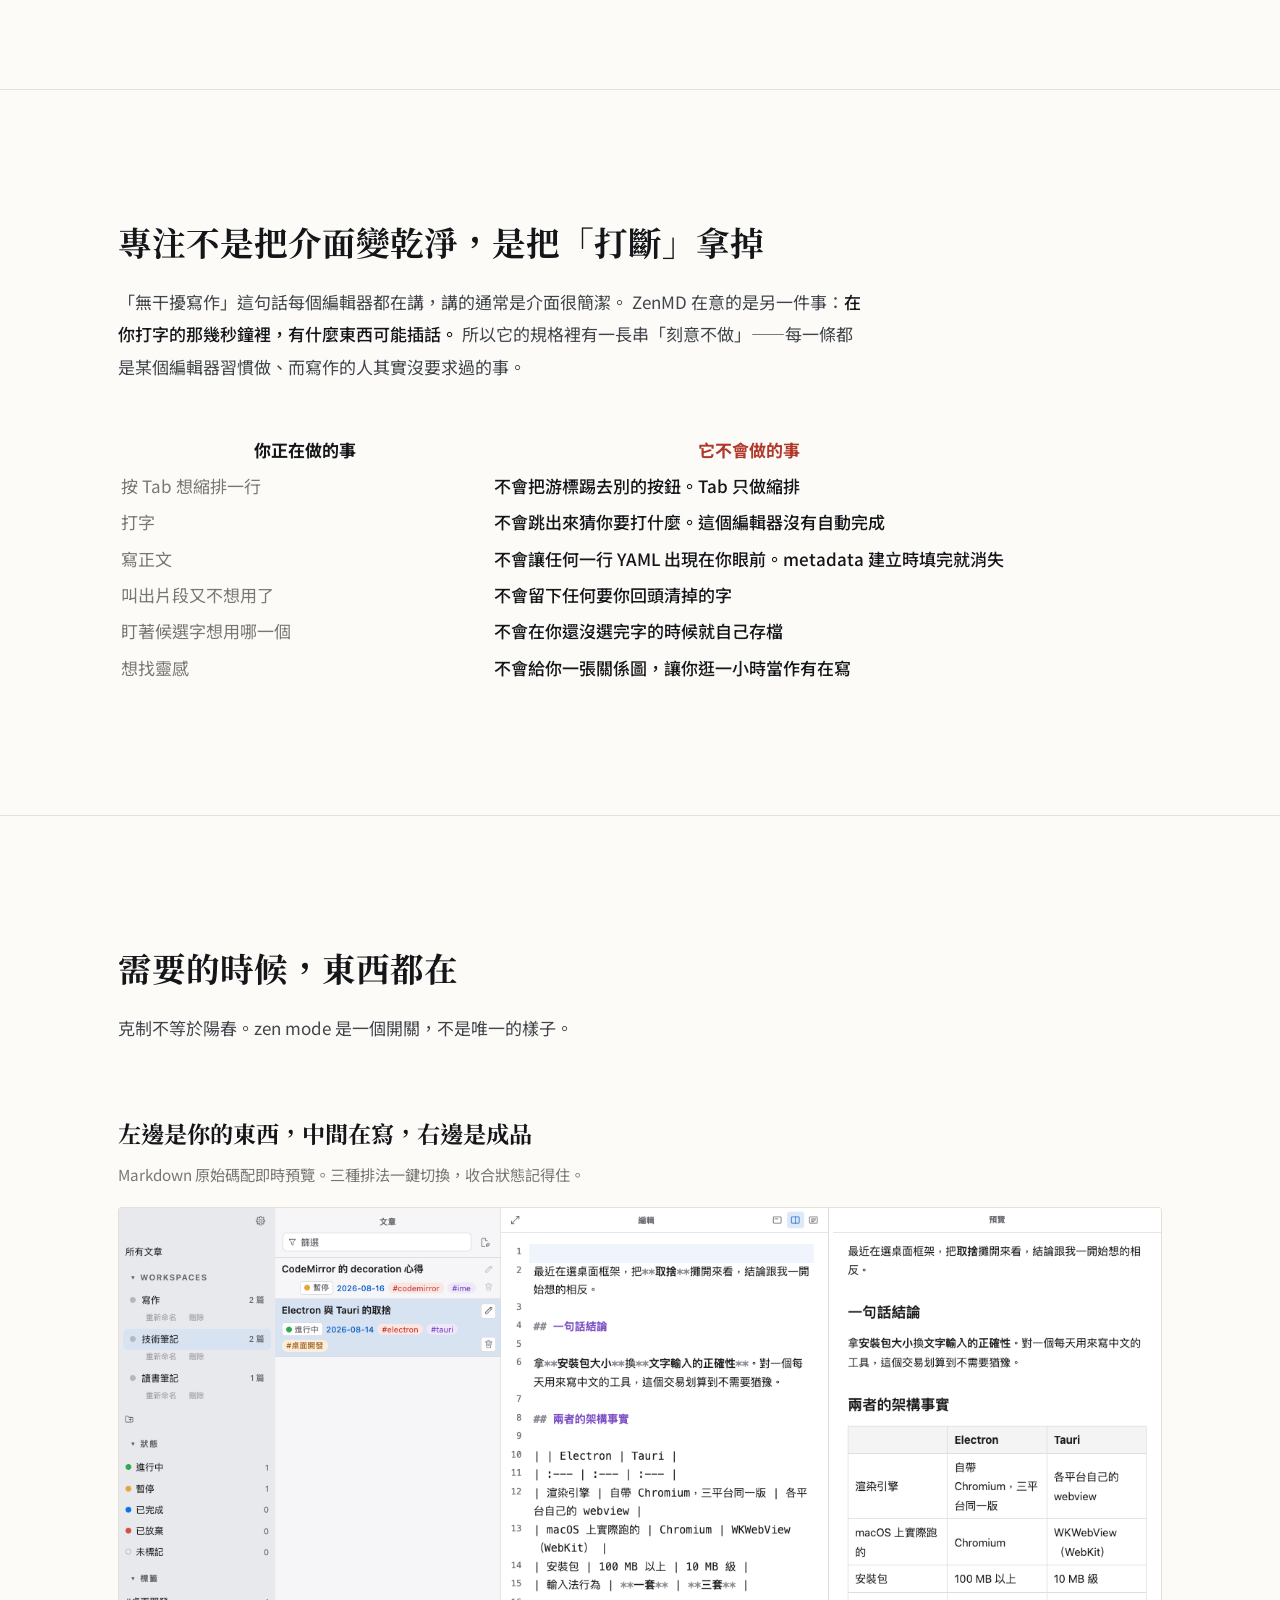
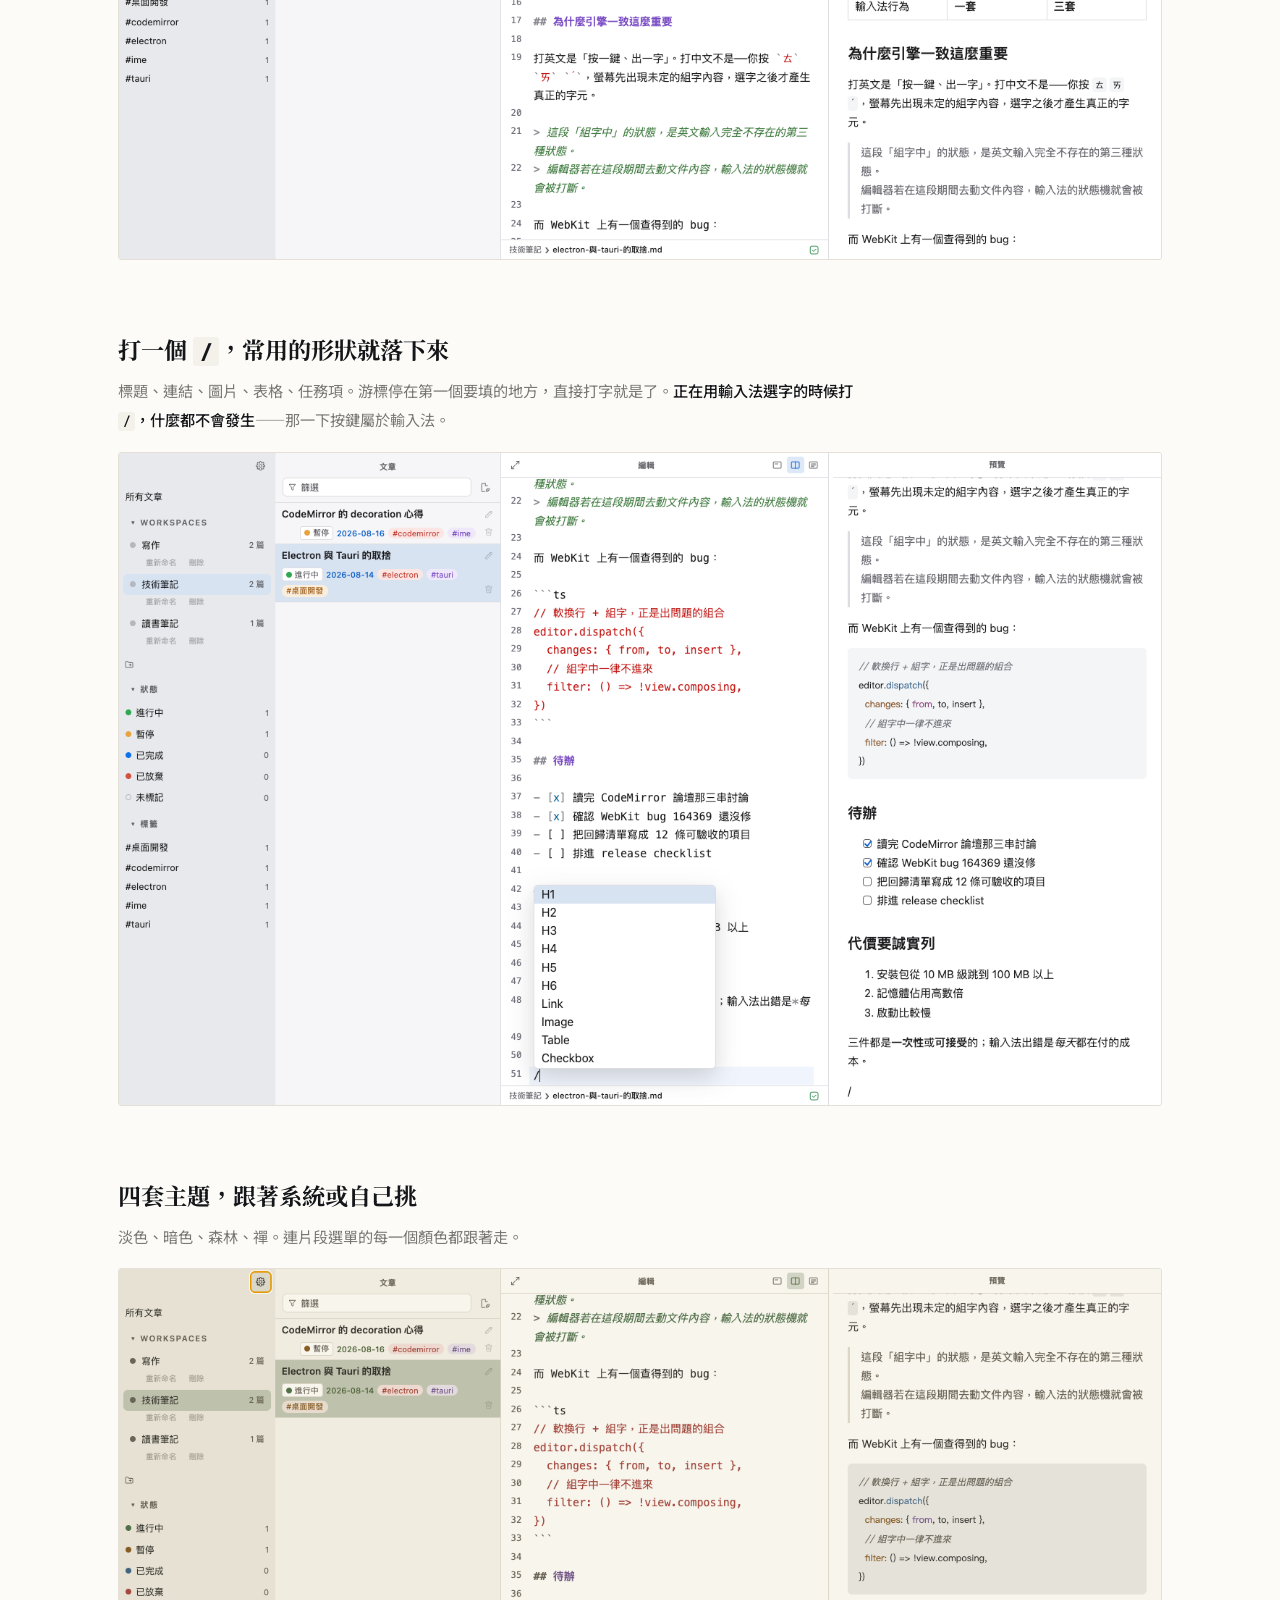
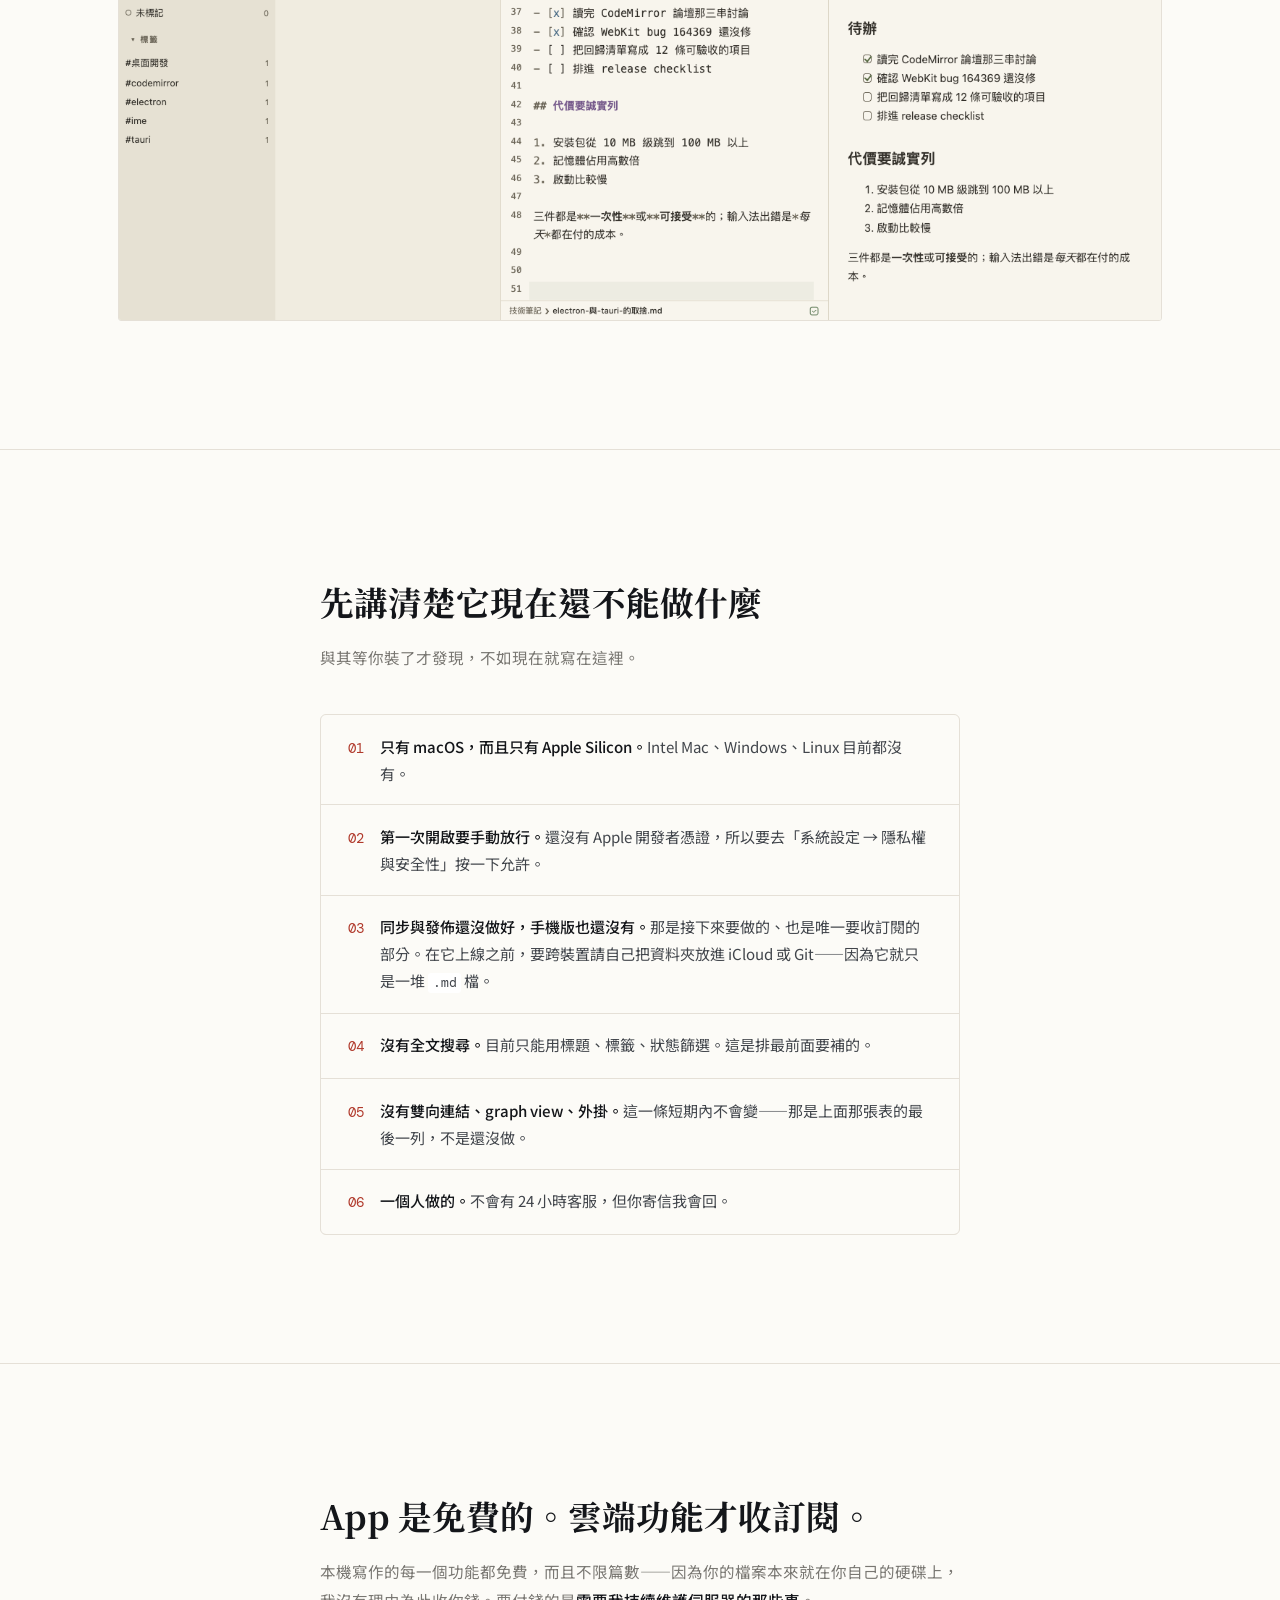
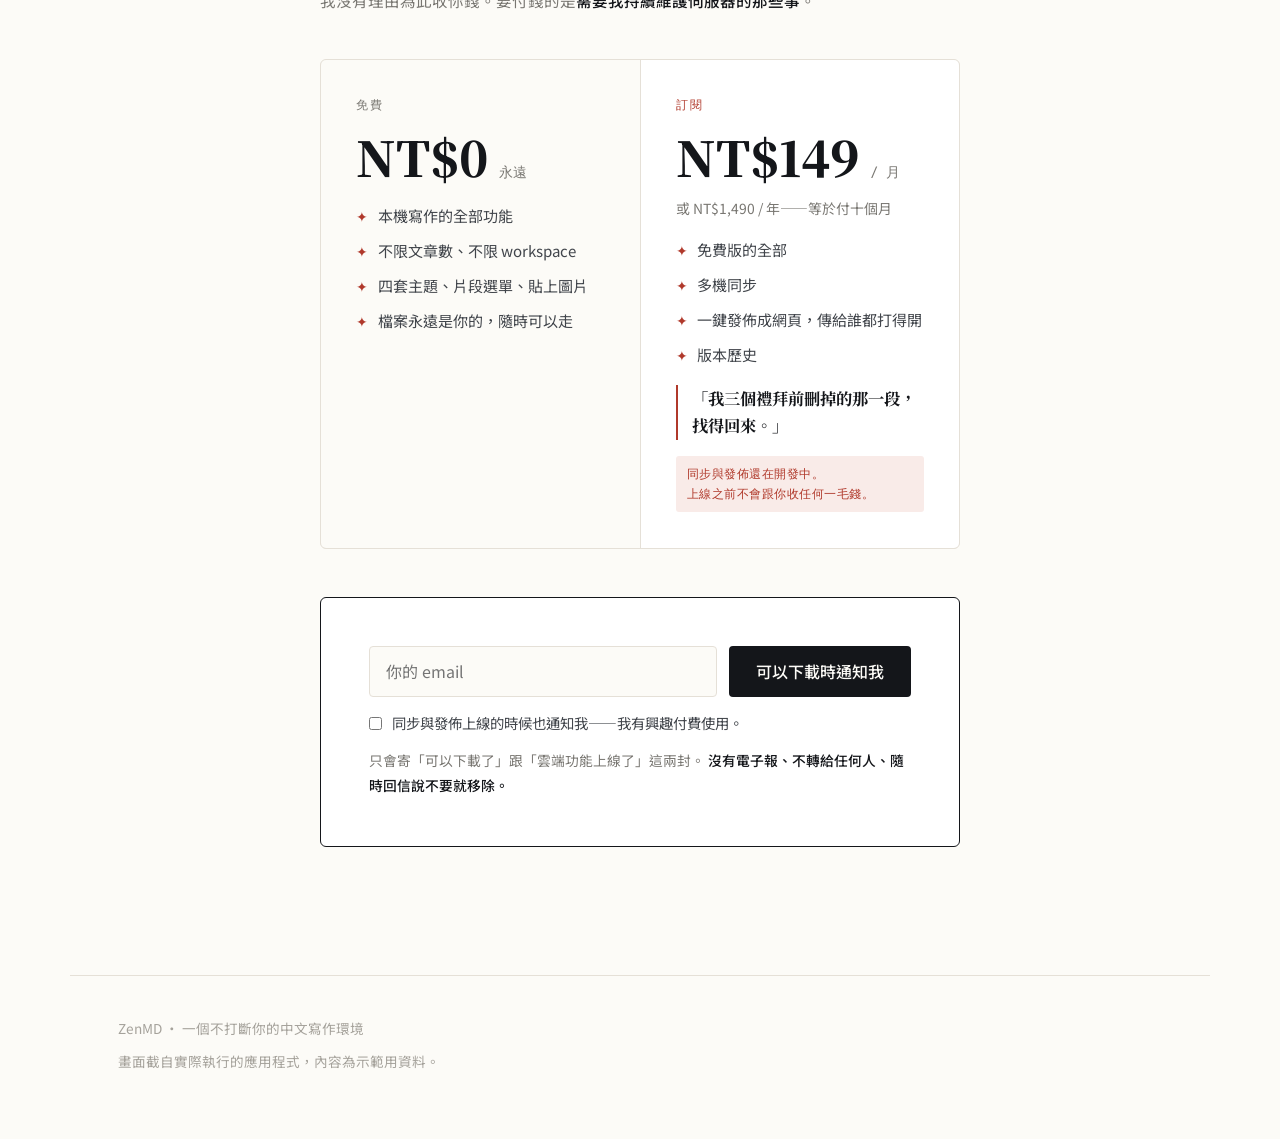
==== commit db06efec: "style: drop the section about how other editors break Selling on a defect other software has puts a " ====
--- a/index.html
+++ b/index.html
@@ -198,54 +198,6 @@
     max-width: 30em;
   }
 
-  /* the specimen, now evidence rather than headline */
-  .specimen {
-    margin-top: clamp(2rem, 4vw, 2.8rem);
-    border: 1px solid var(--rule);
-    border-radius: 6px;
-    background: var(--raised);
-    padding: clamp(1.6rem, 4vw, 2.6rem);
-    display: flex;
-    flex-direction: column;
-    gap: 1.35rem;
-  }
-  .specimen__line {
-    display: flex;
-    align-items: baseline;
-    flex-wrap: wrap;
-    gap: clamp(.9rem, 3vw, 1.8rem);
-    font-family: var(--serif);
-    font-size: clamp(1.7rem, 5vw, 2.9rem);
-    font-weight: 700;
-    line-height: 1.4;
-  }
-  .composing {
-    color: var(--ink-soft);
-    border-bottom: 2px dotted var(--seal);
-    padding-bottom: .12em;
-    letter-spacing: .06em;
-    position: relative;
-  }
-  .caret {
-    display: inline-block;
-    width: 2px;
-    height: .95em;
-    background: var(--seal);
-    margin-left: .12em;
-    vertical-align: -.1em;
-    animation: blink 1.15s step-end infinite;
-  }
-  @keyframes blink { 0%, 55% { opacity: 1 } 56%, 100% { opacity: 0 } }
-  .becomes { color: var(--faint); font-size: .62em; font-weight: 700; }
-  .committed { color: var(--ink); letter-spacing: .04em; }
-
-  .specimen__caption {
-    font-size: .95rem;
-    color: var(--muted);
-    max-width: 40em;
-    line-height: 1.85;
-  }
-
   /* ── claims ────────────────────────────────────────────────────── */
   .band { padding-block: clamp(4.5rem, 11vw, 8rem); border-top: 1px solid var(--rule); }
   .band--sunk { background: var(--sunk); }
@@ -539,45 +491,11 @@
             <tr><td>打字</td><td>不會跳出來猜你要打什麼。<strong>這個編輯器沒有自動完成</strong></td></tr>
             <tr><td>寫正文</td><td>不會讓任何一行 YAML 出現在你眼前。metadata 建立時填完就消失</td></tr>
             <tr><td>叫出片段又不想用了</td><td>不會留下任何要你回頭清掉的字</td></tr>
-            <tr><td>寫到一半停下來想事情</td><td>不會因為 debounce 到了就在組字中途存檔</td></tr>
+            <tr><td>盯著候選字想用哪一個</td><td>不會在你還沒選完字的時候就自己存檔</td></tr>
             <tr><td>想找靈感</td><td>不會給你一張關係圖，讓你逛一小時當作有在寫</td></tr>
           </tbody>
         </table>
       </div>
-    </div>
-  </section>
-
-  <!-- ── the hardest interruption ─────────────────────────────────── -->
-  <section class="band band--sunk">
-    <div class="wrap narrow">
-      <h2>最難的一次打斷，發生在選字的時候</h2>
-      <p style="margin-top:1.2rem;color:var(--ink-soft);line-height:1.9">
-        上面那些是設計上的克制。但對寫中文的人來說，最暴力的打斷不是介面，
-        是<strong>輸入法自己壞掉</strong>。
-      </p>
-
-      <div class="specimen">
-        <div class="specimen__line">
-          <span class="composing">ㄊㄞˊ ㄨㄢ<i class="caret"></i></span>
-          <span class="becomes">選字之後</span>
-          <span class="committed">台灣</span>
-        </div>
-        <p class="specimen__caption">
-          左邊那個狀態叫<strong>「組字中」</strong>——不是「還沒輸入」，也不是「已經輸入」，
-          是打中文才有的<em>第三種狀態</em>。編輯器若在這幾百毫秒裡去動文件內容，
-          輸入法的狀態機就會被打斷：候選視窗跑到畫面角落、吃字、字序錯亂、按一次 undo 整段消失。
-        </p>
-      </div>
-
-      <p style="margin-top:1.8rem;color:var(--ink-soft);line-height:1.9">
-        這件事在 ZenMD 的規格裡佔了一整節，還有一份十二項的人工回歸清單——
-        <strong>每次升級底層引擎都要重跑一遍</strong>。
-        為了它，整個桌面框架的選型被翻過一次案：用大一百倍的安裝包，換三個平台同一套輸入法行為。
-      </p>
-      <p style="margin-top:1rem;color:var(--muted);font-size:.94rem;line-height:1.85">
-        會為了一個「不出錯」花這種力氣，是因為它其實不是相容性議題——
-        <strong>它是「不打斷你」這個承諾裡最難的那一關。</strong>
-      </p>
     </div>
   </section>
 
@@ -603,7 +521,7 @@
       <div class="shot">
         <div class="shot__head">
           <h3>打一個 <code>/</code>，常用的形狀就落下來</h3>
-          <p>標題、連結、圖片、表格、任務項。游標停在第一個要填的地方。<strong>組字中打 <code>/</code> 什麼都不會發生</strong>——那時候的按鍵屬於輸入法。</p>
+          <p>標題、連結、圖片、表格、任務項。游標停在第一個要填的地方，直接打字就是了。<strong>正在用輸入法選字的時候打 <code>/</code>，什麼都不會發生</strong>——那一下按鍵屬於輸入法。</p>
         </div>
         <figure>
           <img src="screenshots/02-snippet-menu.png"
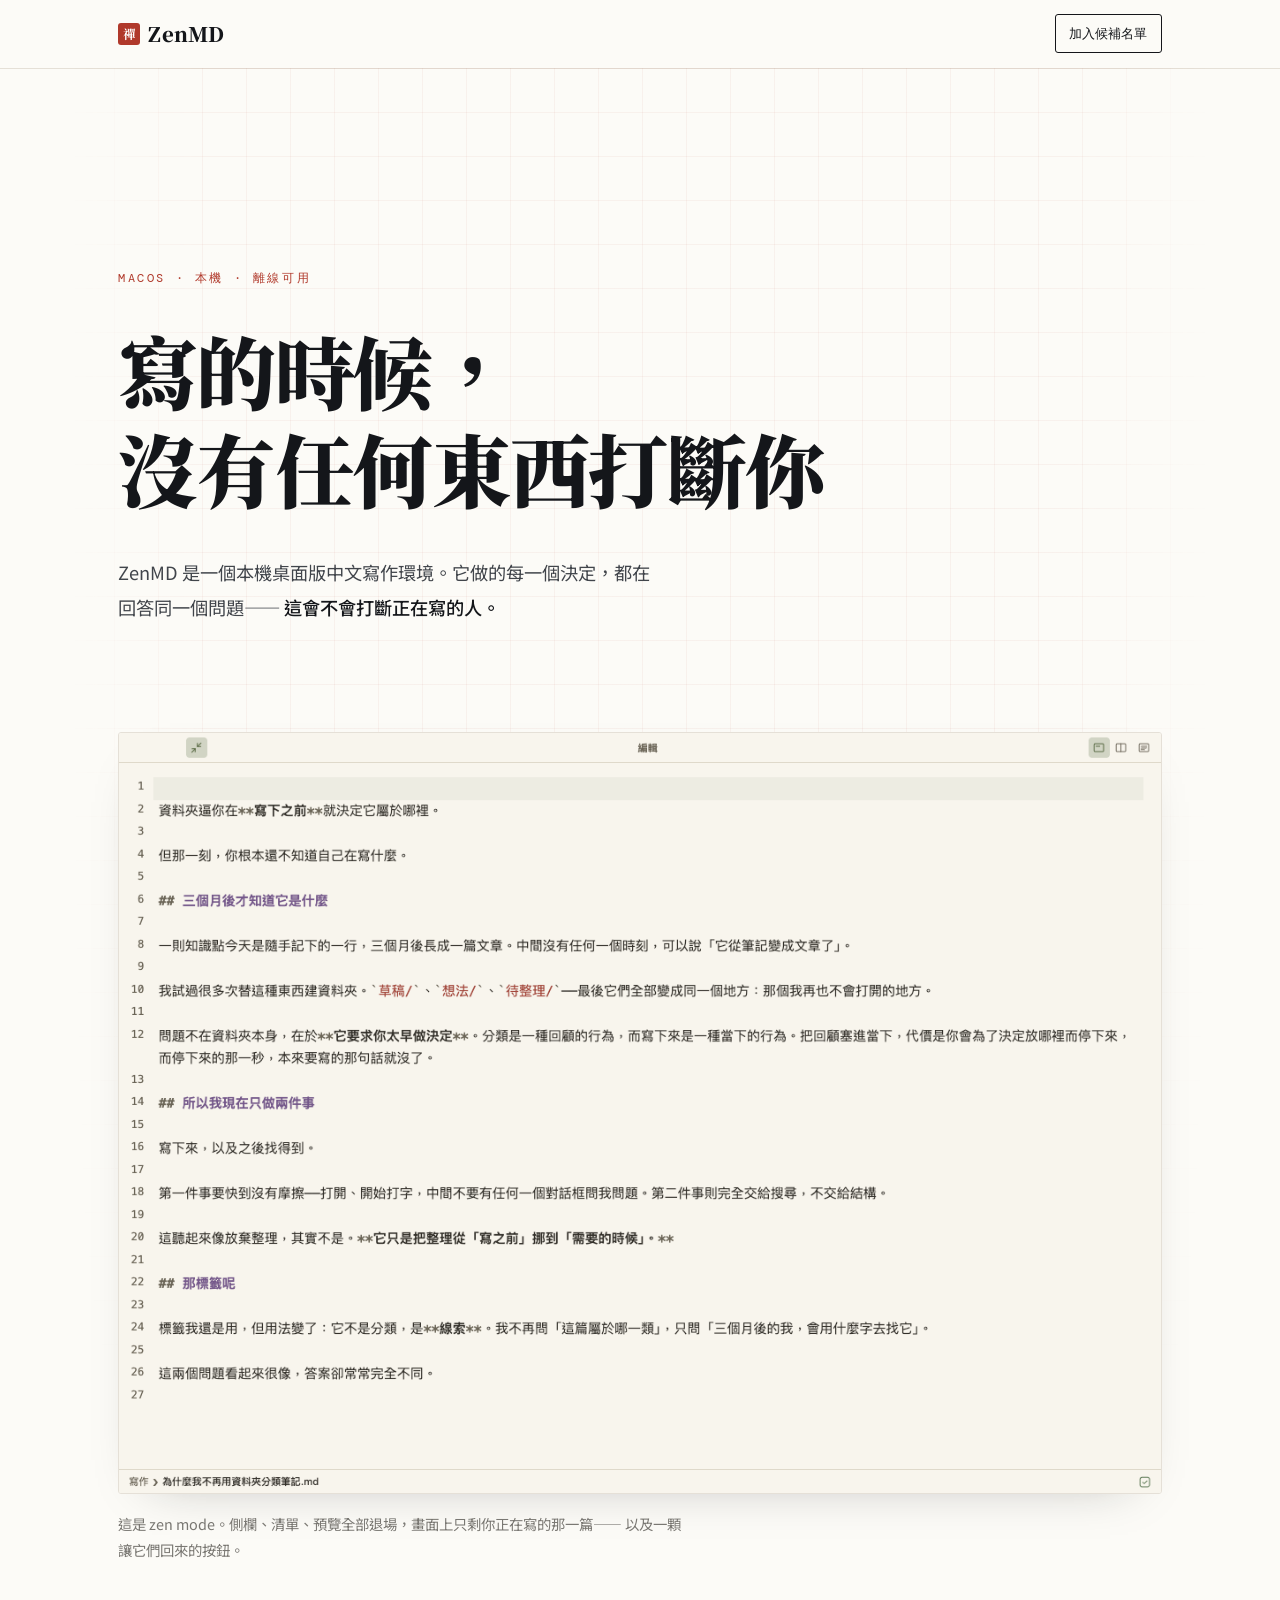
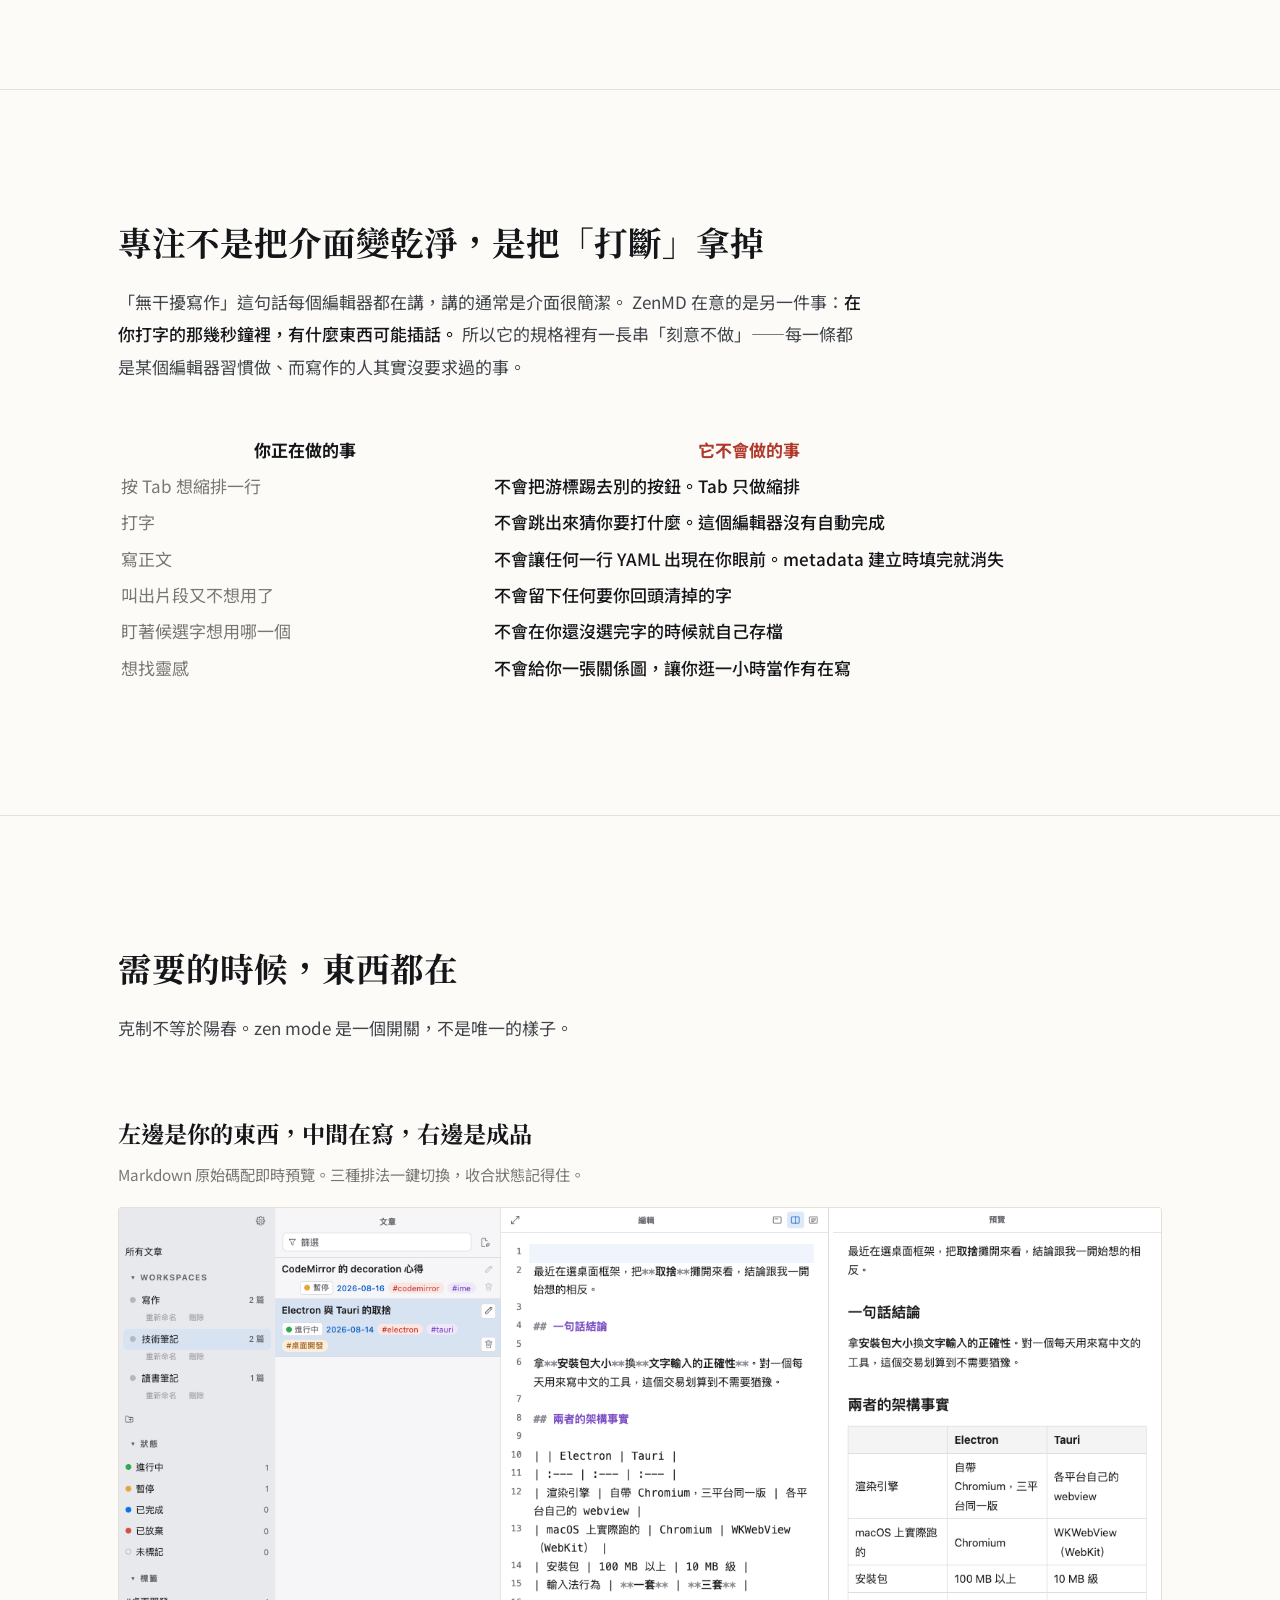
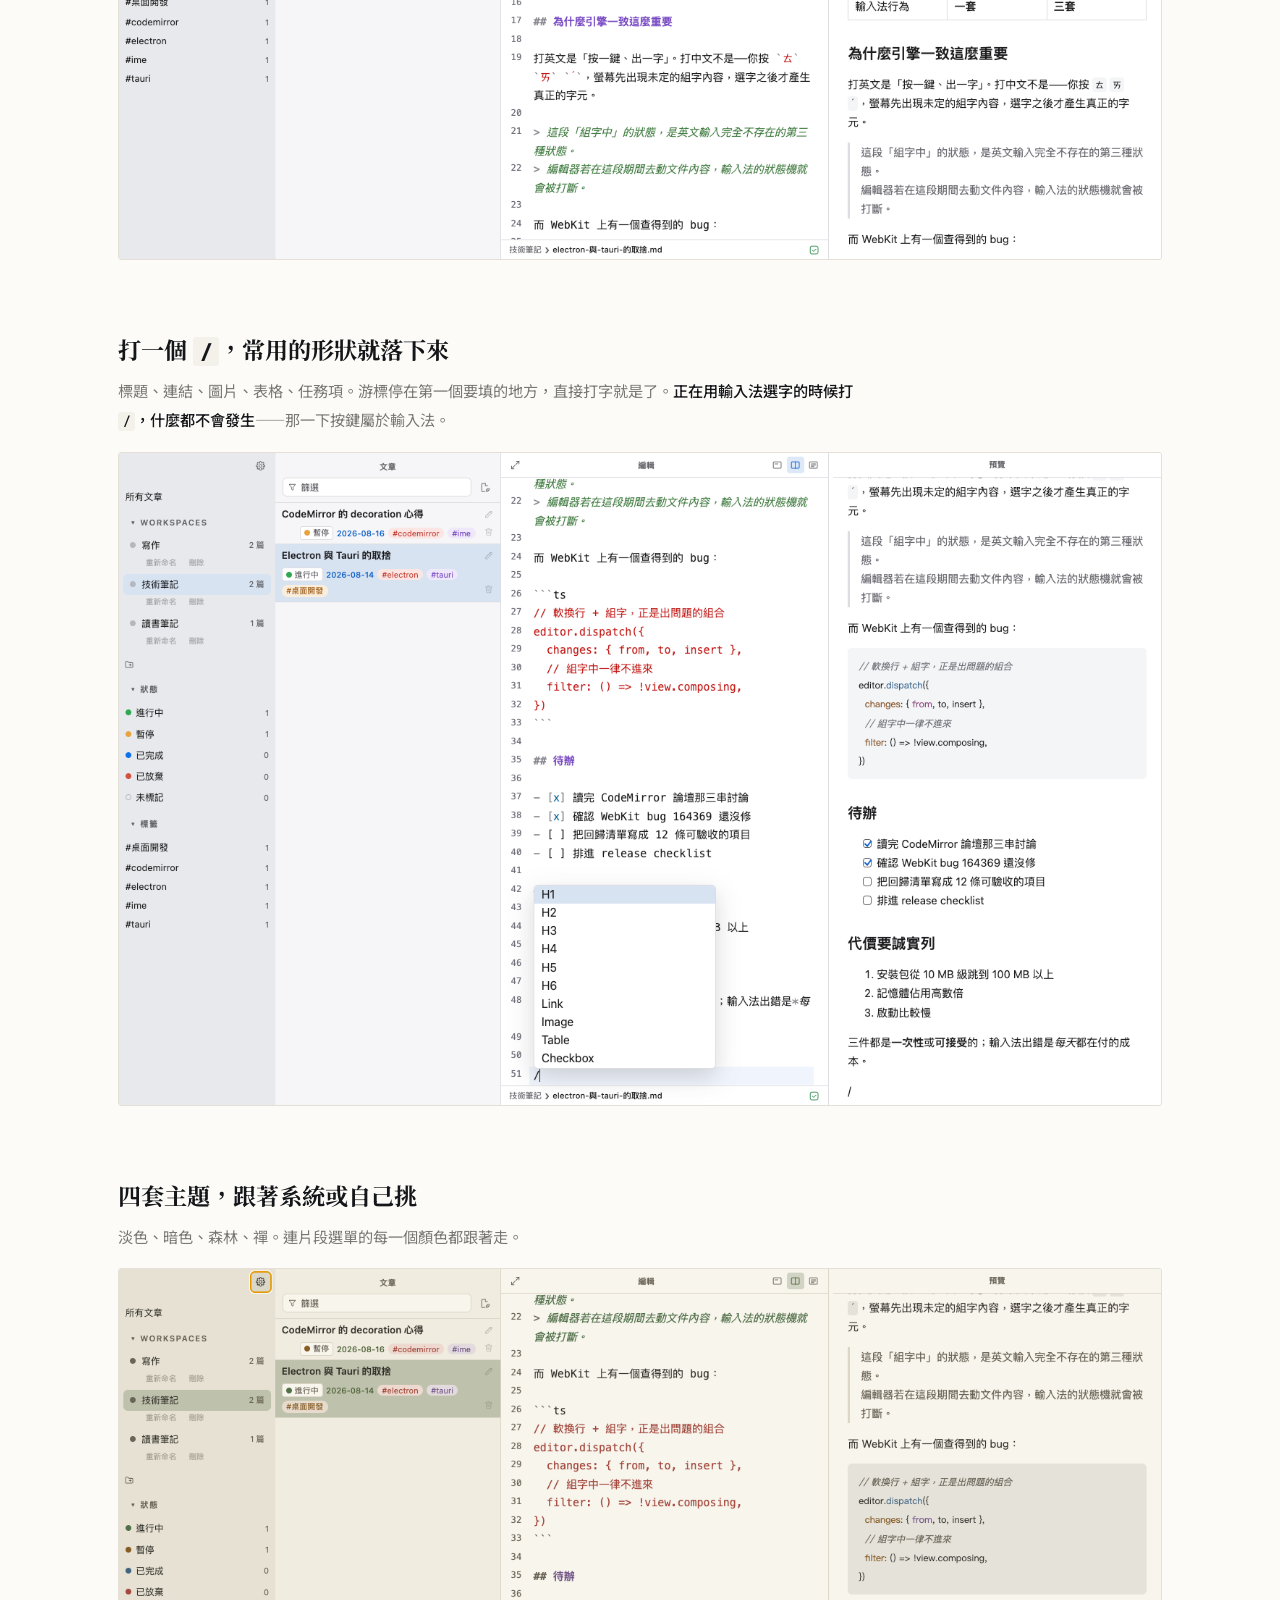
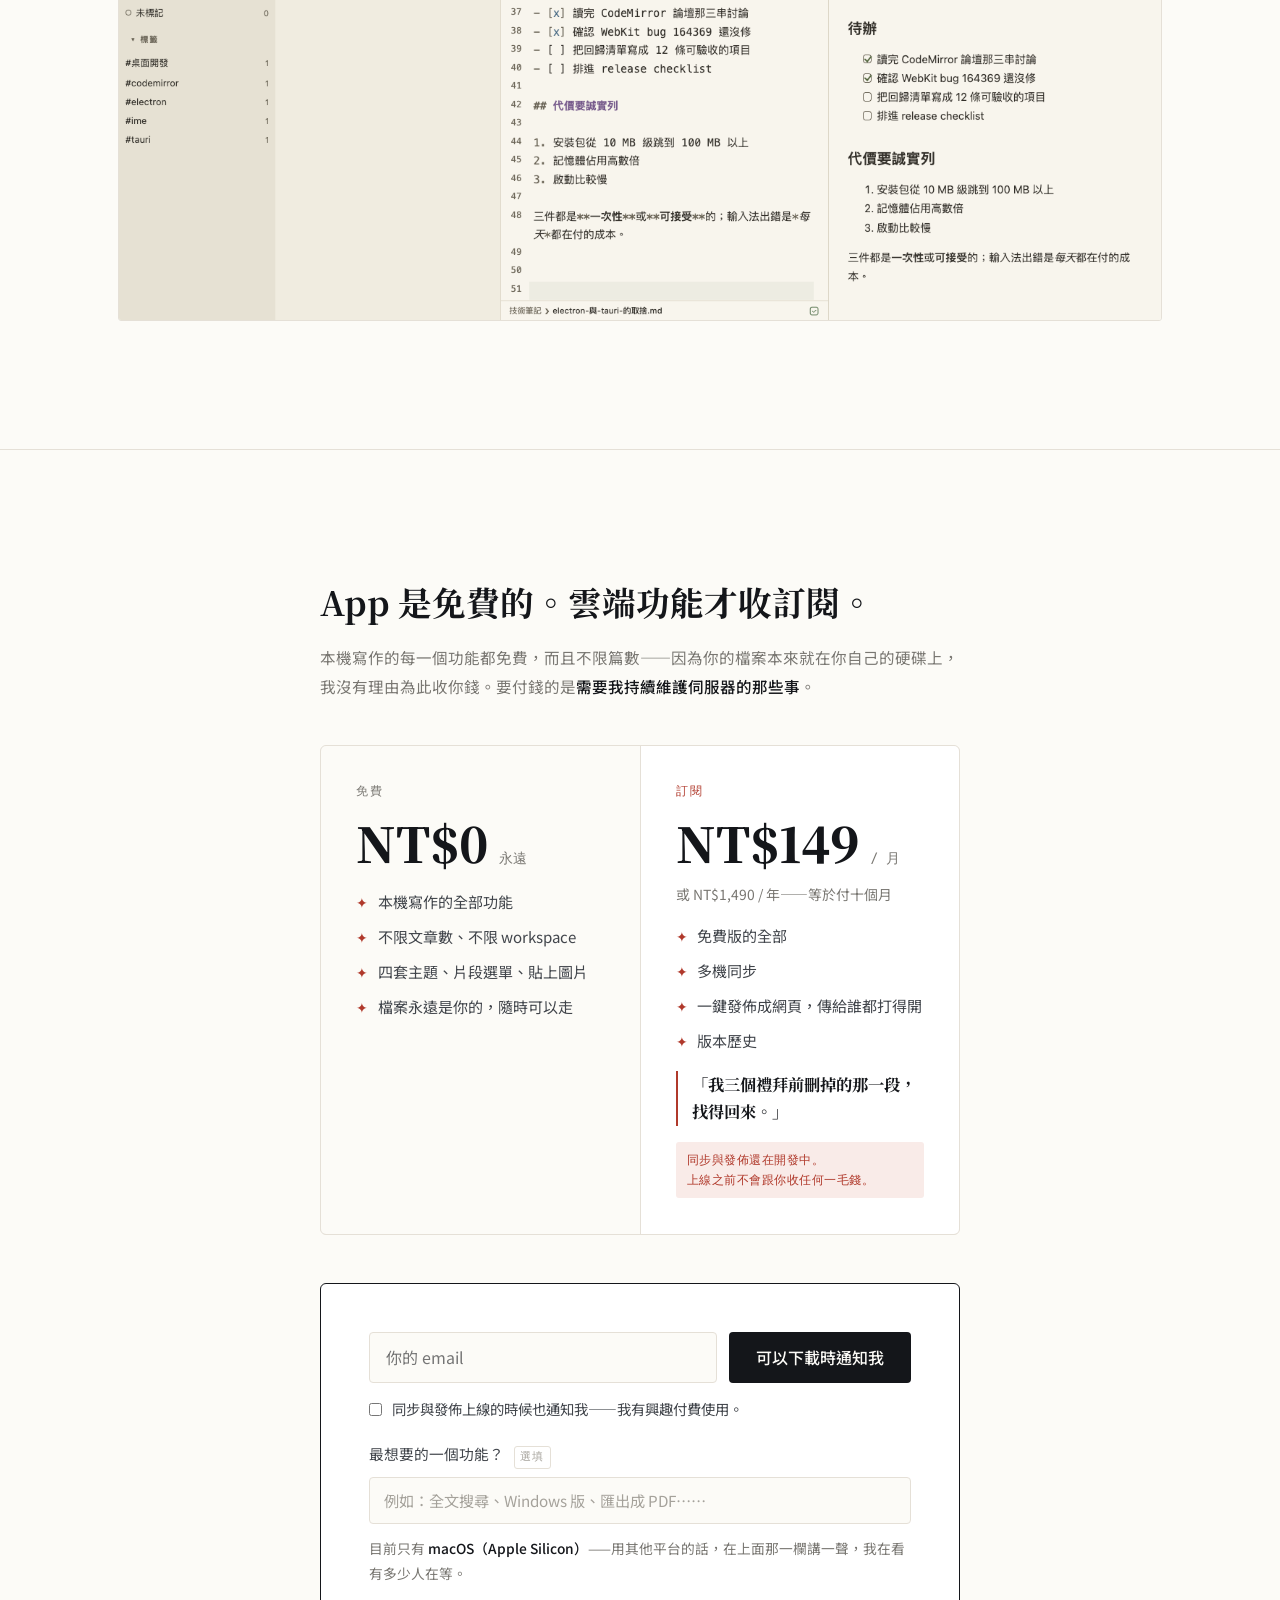
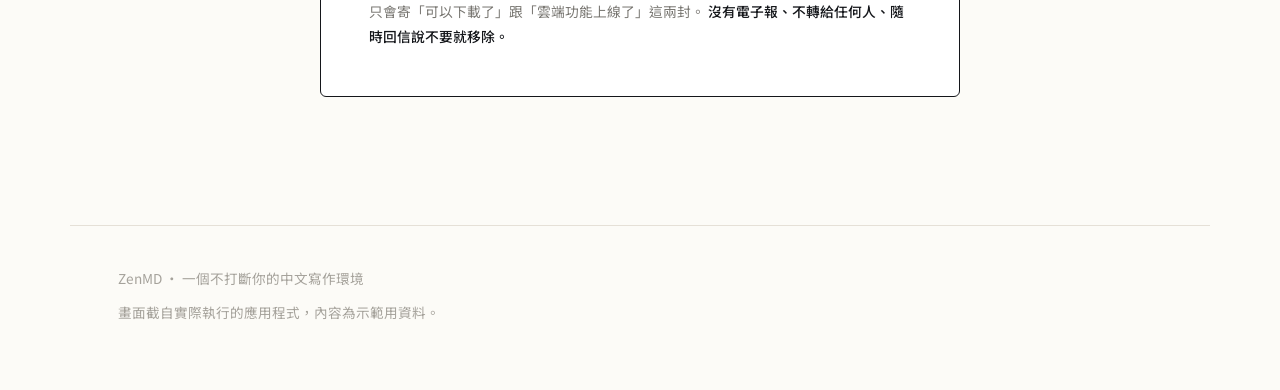
==== commit e14d6b11: "feat: ask what people want instead of listing what is missing The page is measuring whether anyone w" ====
--- a/index.html
+++ b/index.html
@@ -260,13 +260,6 @@
     background: var(--raised);
   }
 
-  /* ── honesty ───────────────────────────────────────────────────── */
-  .limits { margin-top: clamp(1.8rem, 4vw, 2.6rem); display: flex; flex-direction: column; gap: 1px;
-            background: var(--rule); border: 1px solid var(--rule); border-radius: 6px; overflow: hidden; }
-  .limit { background: var(--paper); padding: 1.1rem clamp(1.2rem, 3vw, 1.7rem); display: flex; gap: 1rem; align-items: baseline; }
-  .limit .mark { color: var(--seal); font-family: var(--mono); font-size: .9rem; flex: none; }
-  .limit p { font-size: .94rem; color: var(--ink-soft); line-height: 1.8; }
-
   /* ── signup ────────────────────────────────────────────────────── */
   .signup {
     margin-top: clamp(2rem, 5vw, 3rem);
@@ -386,6 +379,30 @@
     cursor: pointer;
   }
   .also input { margin: .45rem 0 0; accent-color: var(--seal); flex: none; }
+
+  .ask { display: flex; flex-direction: column; gap: .5rem; margin-top: .4rem; }
+  .ask label { font-size: .92rem; color: var(--ink-soft); display: flex; gap: .6rem; align-items: baseline; }
+  .ask label span {
+    font-family: var(--mono);
+    font-size: .66rem;
+    letter-spacing: .1em;
+    color: var(--faint);
+    border: 1px solid var(--rule);
+    border-radius: 3px;
+    padding: .05rem .35rem;
+  }
+  .ask input {
+    font-family: var(--sans);
+    font-size: .95rem;
+    color: var(--ink);
+    background: var(--paper);
+    border: 1px solid var(--rule);
+    border-radius: 4px;
+    padding: .7rem .9rem;
+    width: 100%;
+  }
+  .ask input:focus-visible { outline: 2px solid var(--seal); outline-offset: 1px; border-color: transparent; }
+  .ask input::placeholder { color: var(--faint); }
 
   .sr-only {
     position: absolute; width: 1px; height: 1px;
@@ -542,25 +559,6 @@
     </div>
   </section>
 
-  <!-- ── honesty ──────────────────────────────────────────────────── -->
-  <section class="band band--sunk">
-    <div class="wrap narrow">
-      <h2>先講清楚它現在還不能做什麼</h2>
-      <p style="margin-top:1rem;color:var(--muted);font-size:.97rem">
-        與其等你裝了才發現，不如現在就寫在這裡。
-      </p>
-
-      <div class="limits">
-        <div class="limit"><span class="mark">01</span><p><strong>只有 macOS，而且只有 Apple Silicon。</strong>Intel Mac、Windows、Linux 目前都沒有。</p></div>
-        <div class="limit"><span class="mark">02</span><p><strong>第一次開啟要手動放行。</strong>還沒有 Apple 開發者憑證，所以要去「系統設定 → 隱私權與安全性」按一下允許。</p></div>
-        <div class="limit"><span class="mark">03</span><p><strong>同步與發佈還沒做好，手機版也還沒有。</strong>那是接下來要做的、也是唯一要收訂閱的部分。在它上線之前，要跨裝置請自己把資料夾放進 iCloud 或 Git——因為它就只是一堆 <code>.md</code> 檔。</p></div>
-        <div class="limit"><span class="mark">04</span><p><strong>沒有全文搜尋。</strong>目前只能用標題、標籤、狀態篩選。這是排最前面要補的。</p></div>
-        <div class="limit"><span class="mark">05</span><p><strong>沒有雙向連結、graph view、外掛。</strong>這一條短期內不會變——那是上面那張表的最後一列，不是還沒做。</p></div>
-        <div class="limit"><span class="mark">06</span><p><strong>一個人做的。</strong>不會有 24 小時客服，但你寄信我會回。</p></div>
-      </div>
-    </div>
-  </section>
-
   <!-- ── signup ───────────────────────────────────────────────────── -->
   <section class="band" id="signup">
     <div class="wrap narrow">
@@ -631,6 +629,15 @@
             <span>同步與發佈上線的時候也通知我——我有興趣付費使用。</span>
           </label>
 
+          <div class="ask">
+            <label for="wants">最想要的一個功能？<span>選填</span></label>
+            <input id="wants" type="text" name="metadata__wants" maxlength="140"
+                   placeholder="例如：全文搜尋、Windows 版、匯出成 PDF⋯⋯">
+          </div>
+
+          <p class="promise">
+            目前只有 <strong>macOS（Apple Silicon）</strong>——用其他平台的話，在上面那一欄講一聲，我在看有多少人在等。
+          </p>
           <p class="promise">
             只會寄「可以下載了」跟「雲端功能上線了」這兩封。
             <strong>沒有電子報、不轉給任何人、隨時回信說不要就移除。</strong>
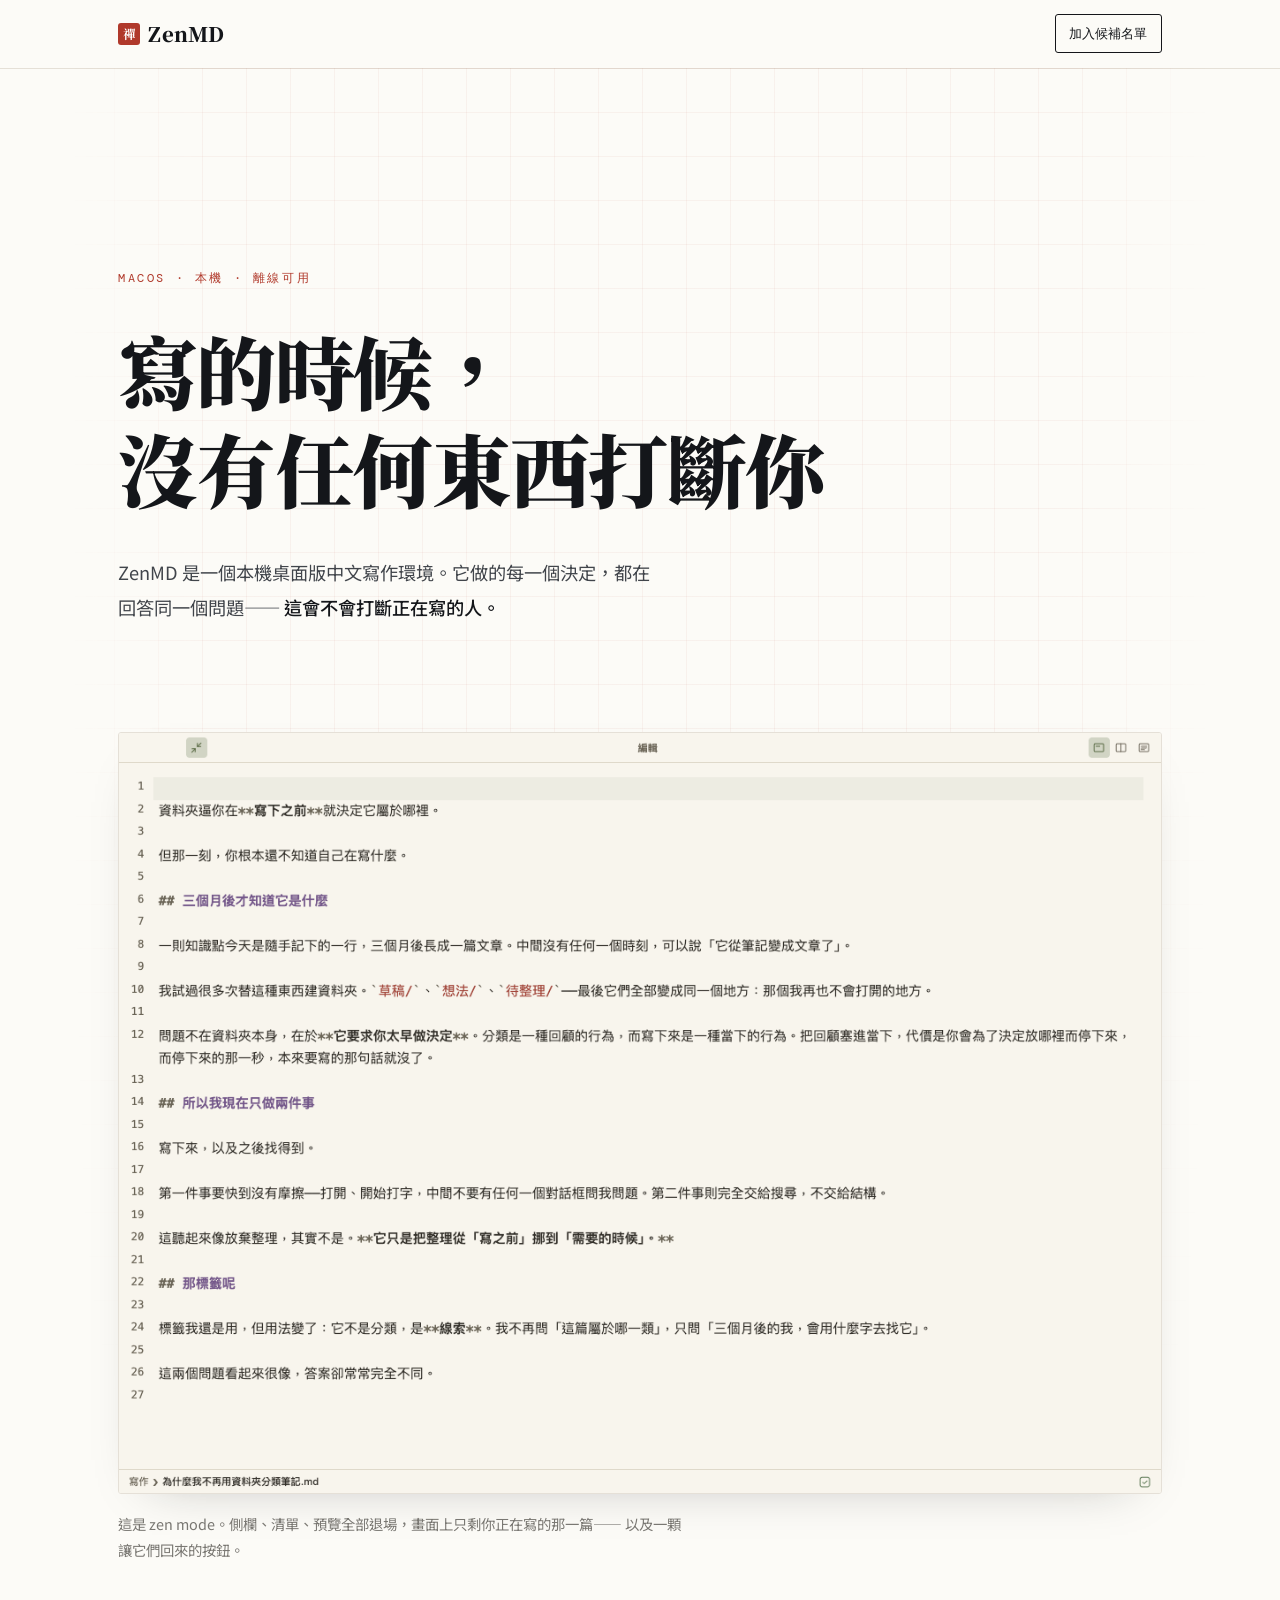
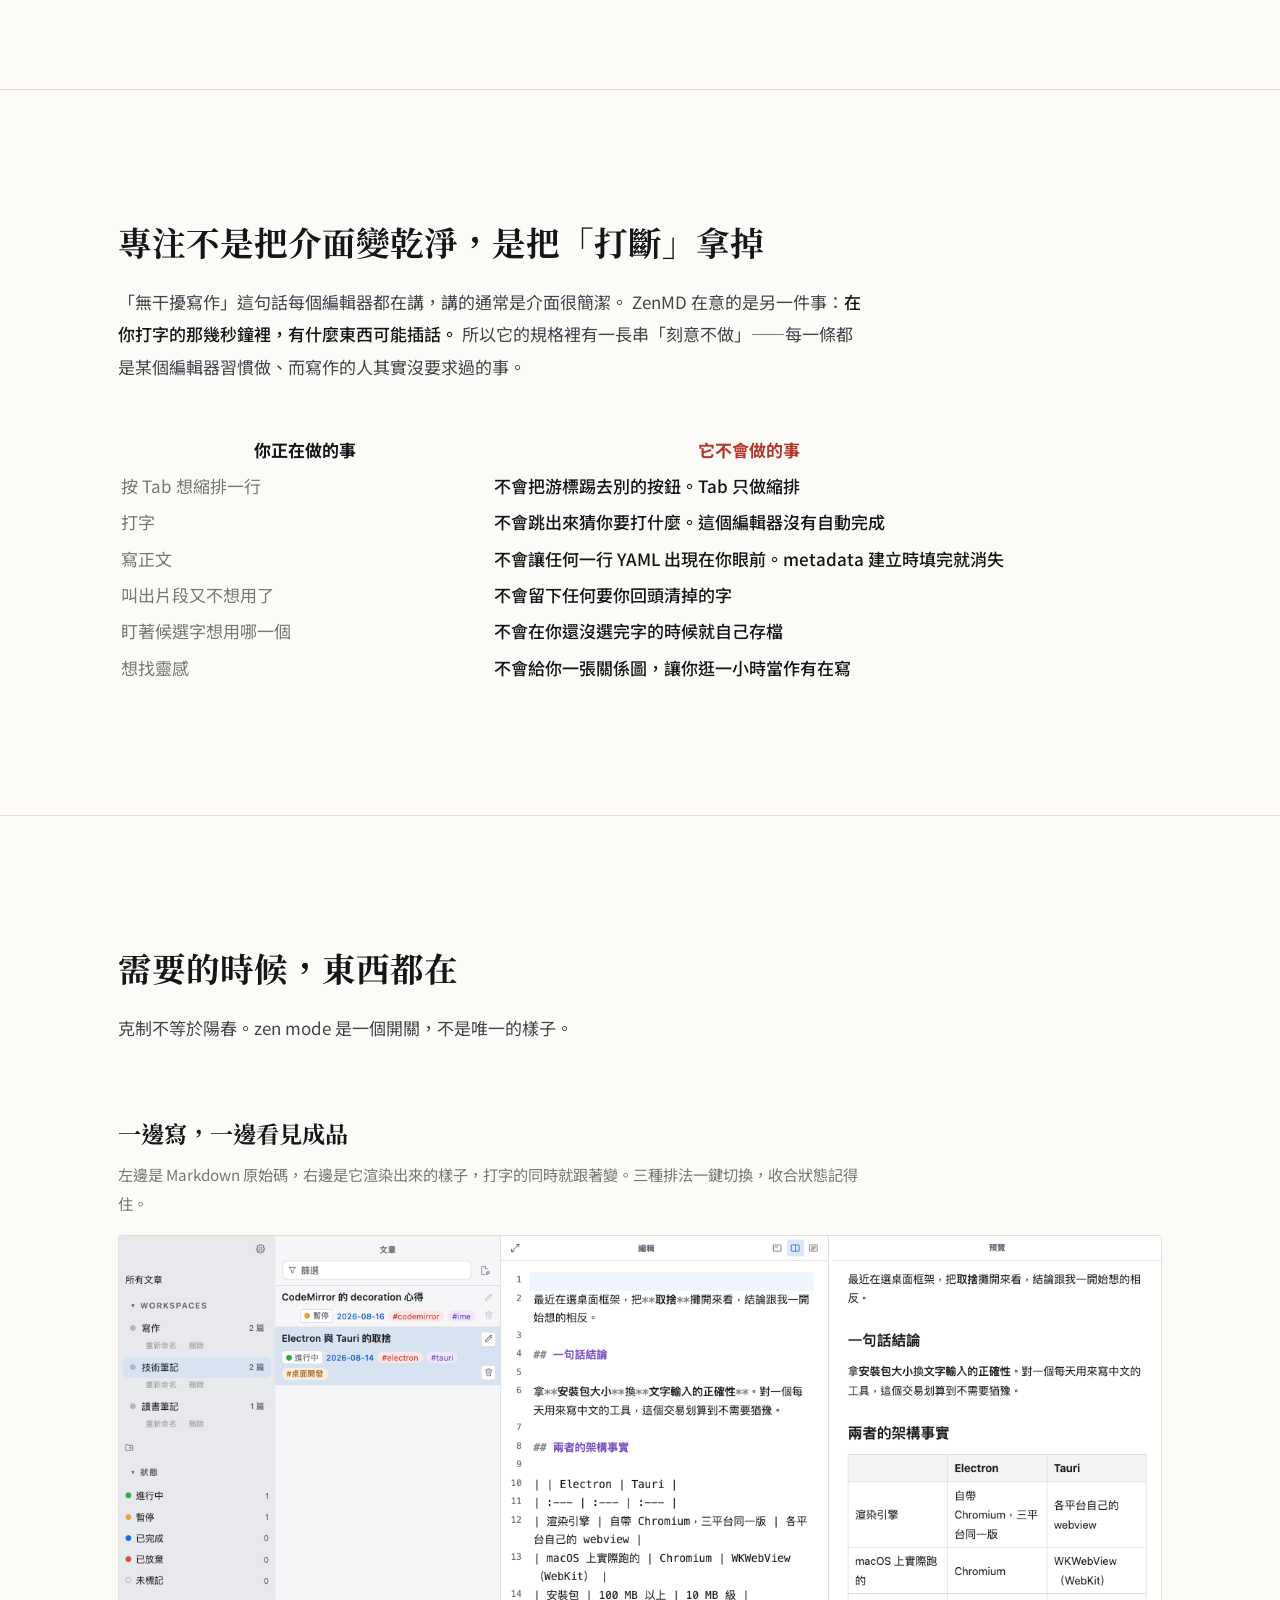
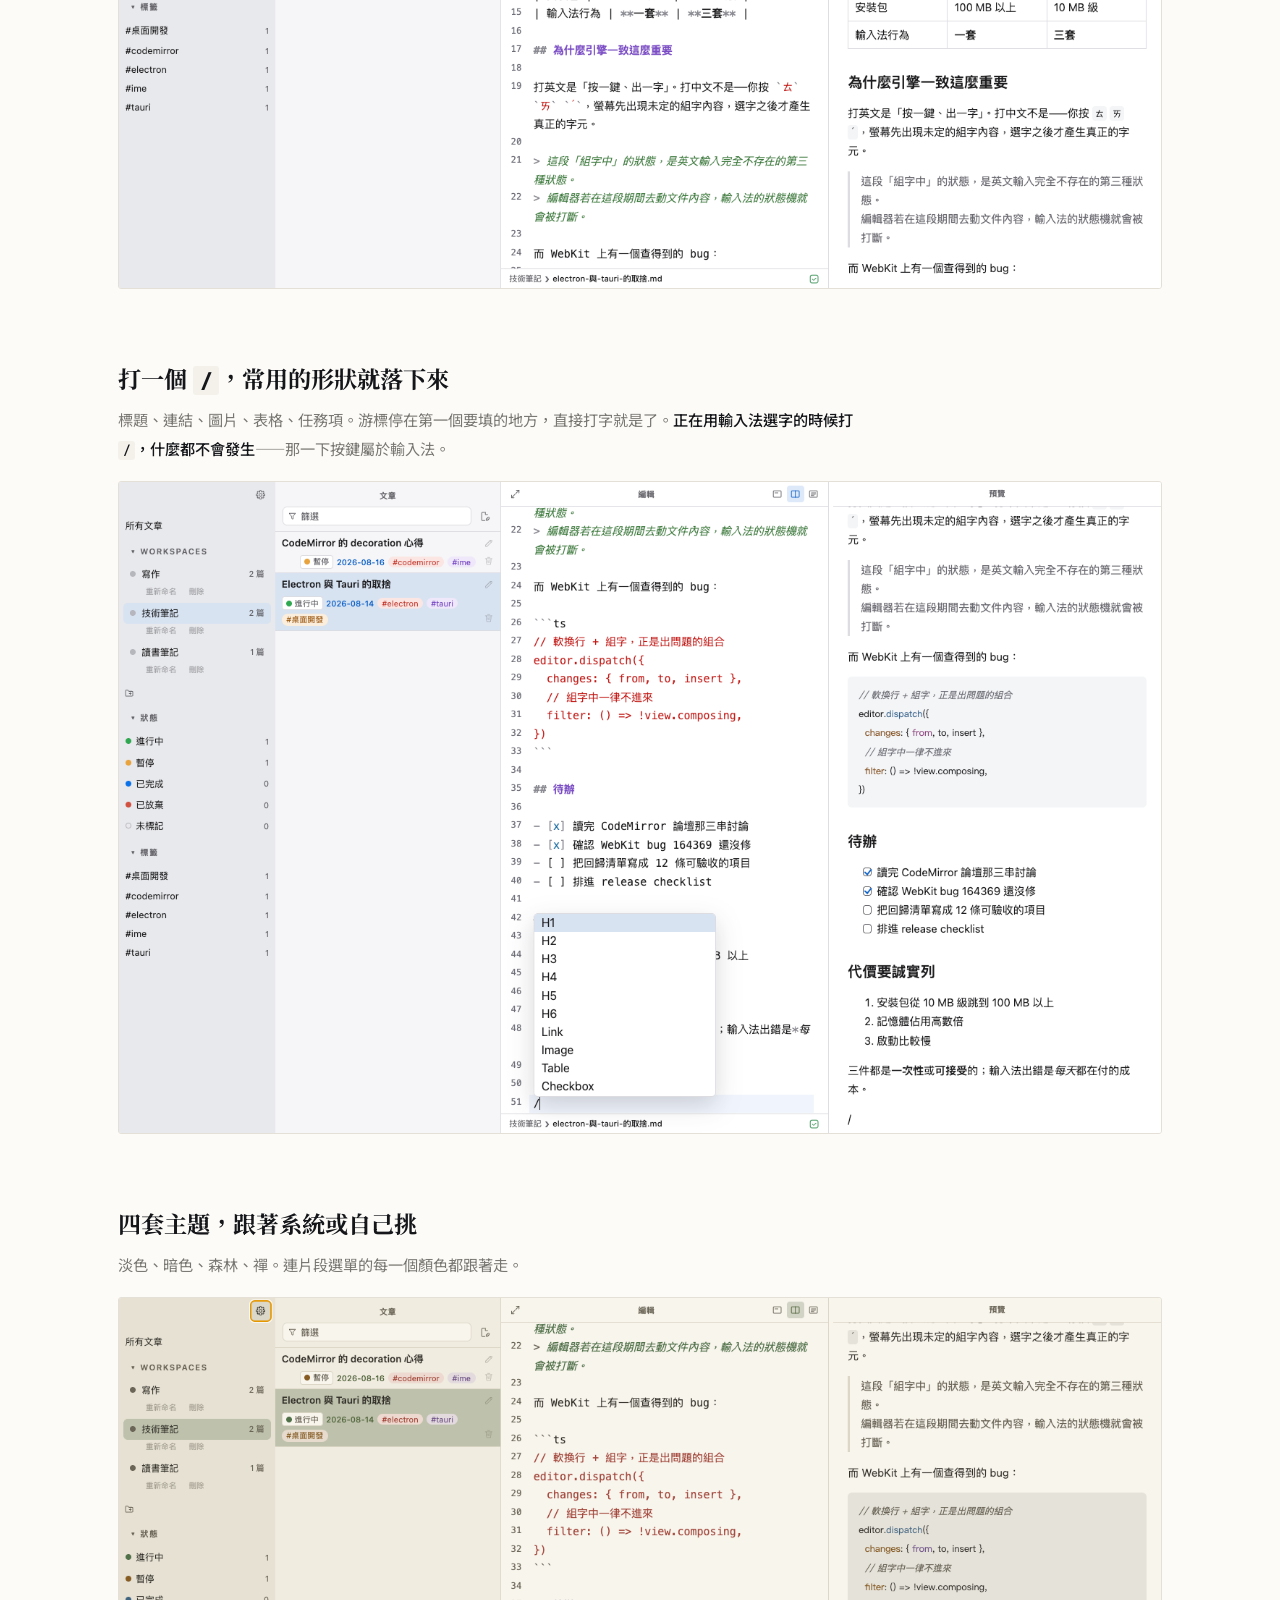
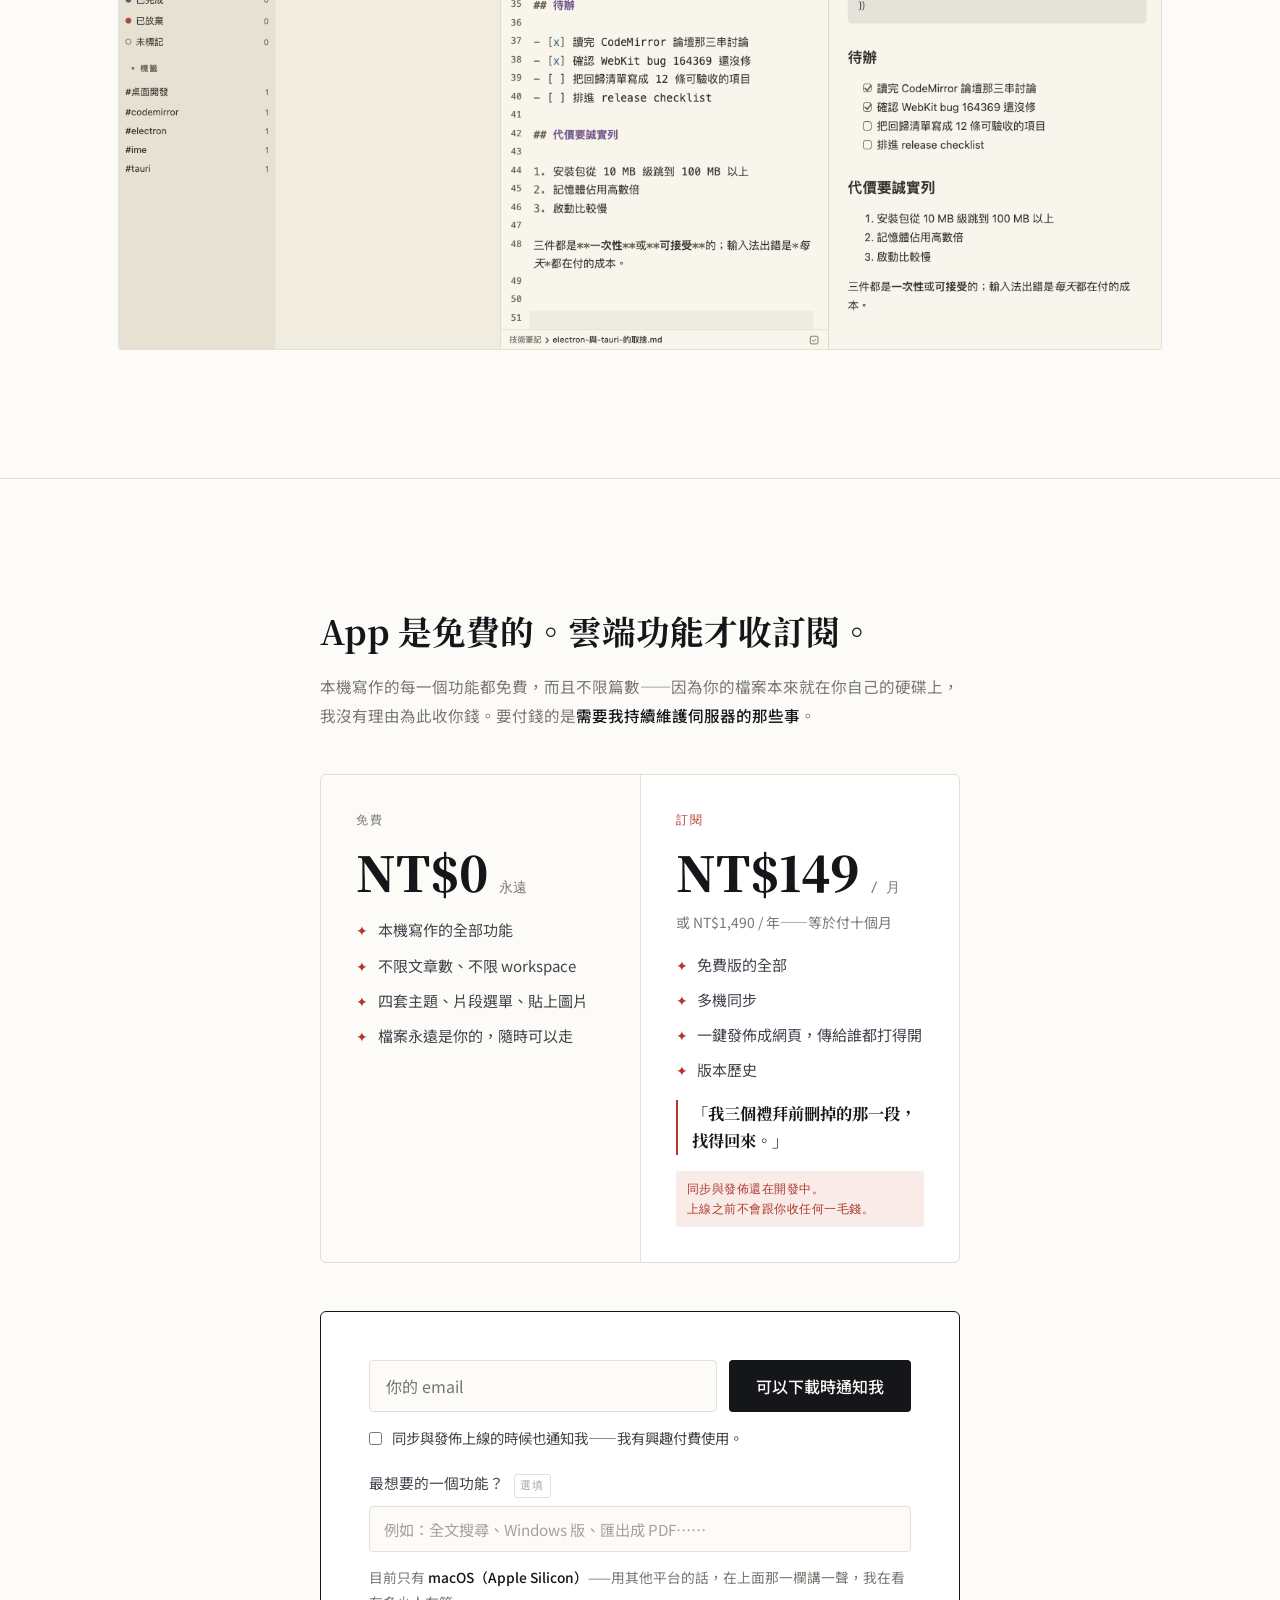
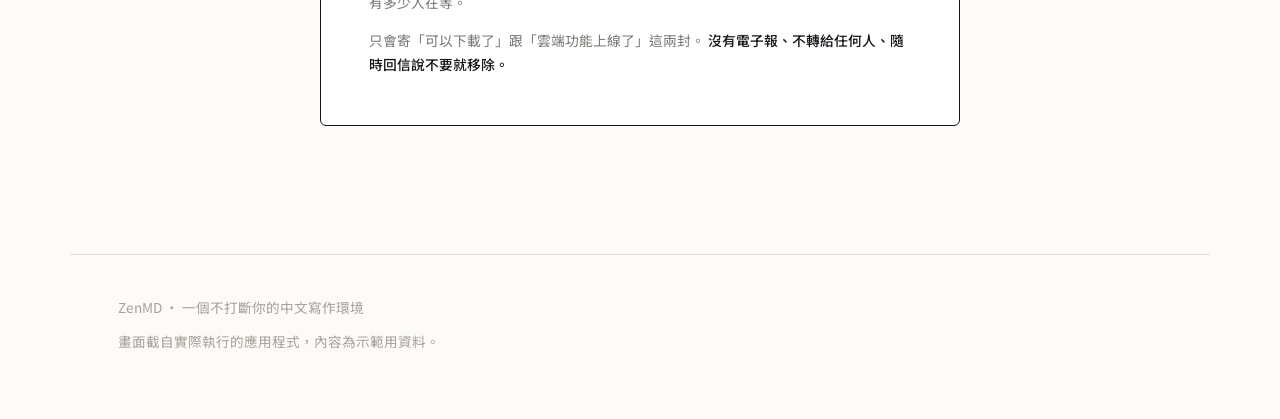
==== commit 17fcea52: "fix: make the phone show pictures it can actually read The pictures were captures of a four column d" ====
--- a/index.html
+++ b/index.html
@@ -456,6 +456,48 @@
   .refusals td:last-child  { color: var(--ink); font-weight: 500; }
   .refusals thead th:last-child { color: var(--seal); }
 
+  /* ── phones ──────────────────────────────────────────────────────
+     Two things break below this width and neither is a gutter: a table
+     with two columns turns into two narrow ribbons of wrapped text, and
+     the hero's generous top space eats a whole screen before anything is
+     said. Both are laid out again rather than merely scaled down. */
+  @media (max-width: 720px) {
+    .hero { padding-block: clamp(2.5rem, 8vh, 4.5rem) clamp(2.5rem, 7vh, 4rem); }
+    .stage { margin-top: clamp(2.25rem, 6vh, 3.5rem); }
+    .band { padding-block: clamp(3rem, 9vw, 4.5rem); }
+
+    h1 { font-size: clamp(2rem, 9.2vw, 2.9rem); margin-top: 1.4rem; }
+    h2 { font-size: clamp(1.3rem, 5.6vw, 1.65rem); }
+    .lede { margin-top: 1.5rem; }
+
+    /* the refusals stop being a table and become pairs */
+    .refusals table { min-width: 0; }
+    .refusals thead { display: none; }
+    .refusals tbody tr {
+      display: block;
+      padding: 1.05rem 1.15rem;
+      border-bottom: 1px solid var(--rule-soft);
+    }
+    .refusals tbody tr:last-child { border-bottom: 0; }
+    .refusals td { display: block; width: auto; border: 0; padding: 0; }
+    .refusals td:first-child {
+      font-family: var(--mono);
+      font-size: .74rem;
+      letter-spacing: .04em;
+      color: var(--muted);
+      margin-bottom: .4rem;
+    }
+    .refusals td:last-child { font-size: .95rem; line-height: 1.8; font-weight: 400; }
+    .refusals td:last-child strong { font-weight: 500; }
+
+    /* the field and its button stop fighting for one line */
+    .field { flex-direction: column; }
+    .field input[type="email"], .field button { flex: none; width: 100%; }
+
+    .shot { margin-top: clamp(2rem, 7vw, 3rem); }
+    .price b { font-size: clamp(1.9rem, 9vw, 2.4rem); }
+  }
+
   @media (prefers-reduced-motion: reduce) { * { animation: none !important; transition: none !important; } }
 </style>
 <body>
@@ -480,8 +522,11 @@
 
     <div class="stage">
       <figure>
-        <img src="screenshots/04-zen-mode.png"
+        <picture>
+            <source media="(max-width: 720px)" srcset="screenshots/04-zen-mode--narrow.png">
+            <img src="screenshots/04-zen-mode.png"
              alt="ZenMD 的 zen mode：側欄、文章清單與預覽全部退場，畫面上只剩正在編輯的那一篇文章">
+          </picture>
         <figcaption>
           這是 zen mode。側欄、清單、預覽全部退場，畫面上只剩你正在寫的那一篇——
           以及一顆讓它們回來的按鈕。
@@ -526,12 +571,15 @@
 
       <div class="shot">
         <div class="shot__head">
-          <h3>左邊是你的東西，中間在寫，右邊是成品</h3>
-          <p>Markdown 原始碼配即時預覽。三種排法一鍵切換，收合狀態記得住。</p>
+          <h3>一邊寫，一邊看見成品</h3>
+          <p>左邊是 Markdown 原始碼，右邊是它渲染出來的樣子，打字的同時就跟著變。三種排法一鍵切換，收合狀態記得住。</p>
         </div>
         <figure>
-          <img src="screenshots/01-editor-and-preview.png"
+          <picture>
+            <source media="(max-width: 720px)" srcset="screenshots/01-editor-and-preview--narrow.png">
+            <img src="screenshots/01-editor-and-preview.png"
                alt="ZenMD 完整畫面：左側是 workspace、狀態與標籤，中間是文章清單，右邊是編輯區與即時預覽並排" loading="lazy">
+          </picture>
         </figure>
       </div>
 
@@ -541,8 +589,11 @@
           <p>標題、連結、圖片、表格、任務項。游標停在第一個要填的地方，直接打字就是了。<strong>正在用輸入法選字的時候打 <code>/</code>，什麼都不會發生</strong>——那一下按鍵屬於輸入法。</p>
         </div>
         <figure>
-          <img src="screenshots/02-snippet-menu.png"
+          <picture>
+            <source media="(max-width: 720px)" srcset="screenshots/02-snippet-menu--narrow.png">
+            <img src="screenshots/02-snippet-menu.png"
                alt="編輯區裡打斜線之後跳出的片段選單，列出 H1 到 H6、Link、Image、Table、Checkbox" loading="lazy">
+          </picture>
         </figure>
       </div>
 
@@ -552,8 +603,11 @@
           <p>淡色、暗色、森林、禪。連片段選單的每一個顏色都跟著走。</p>
         </div>
         <figure>
-          <img src="screenshots/03-zen-theme.png"
+          <picture>
+            <source media="(max-width: 720px)" srcset="screenshots/03-zen-theme--narrow.png">
+            <img src="screenshots/03-zen-theme.png"
                alt="ZenMD 套用禪主題後的畫面，整體轉為溫暖的紙色調" loading="lazy">
+          </picture>
         </figure>
       </div>
     </div>
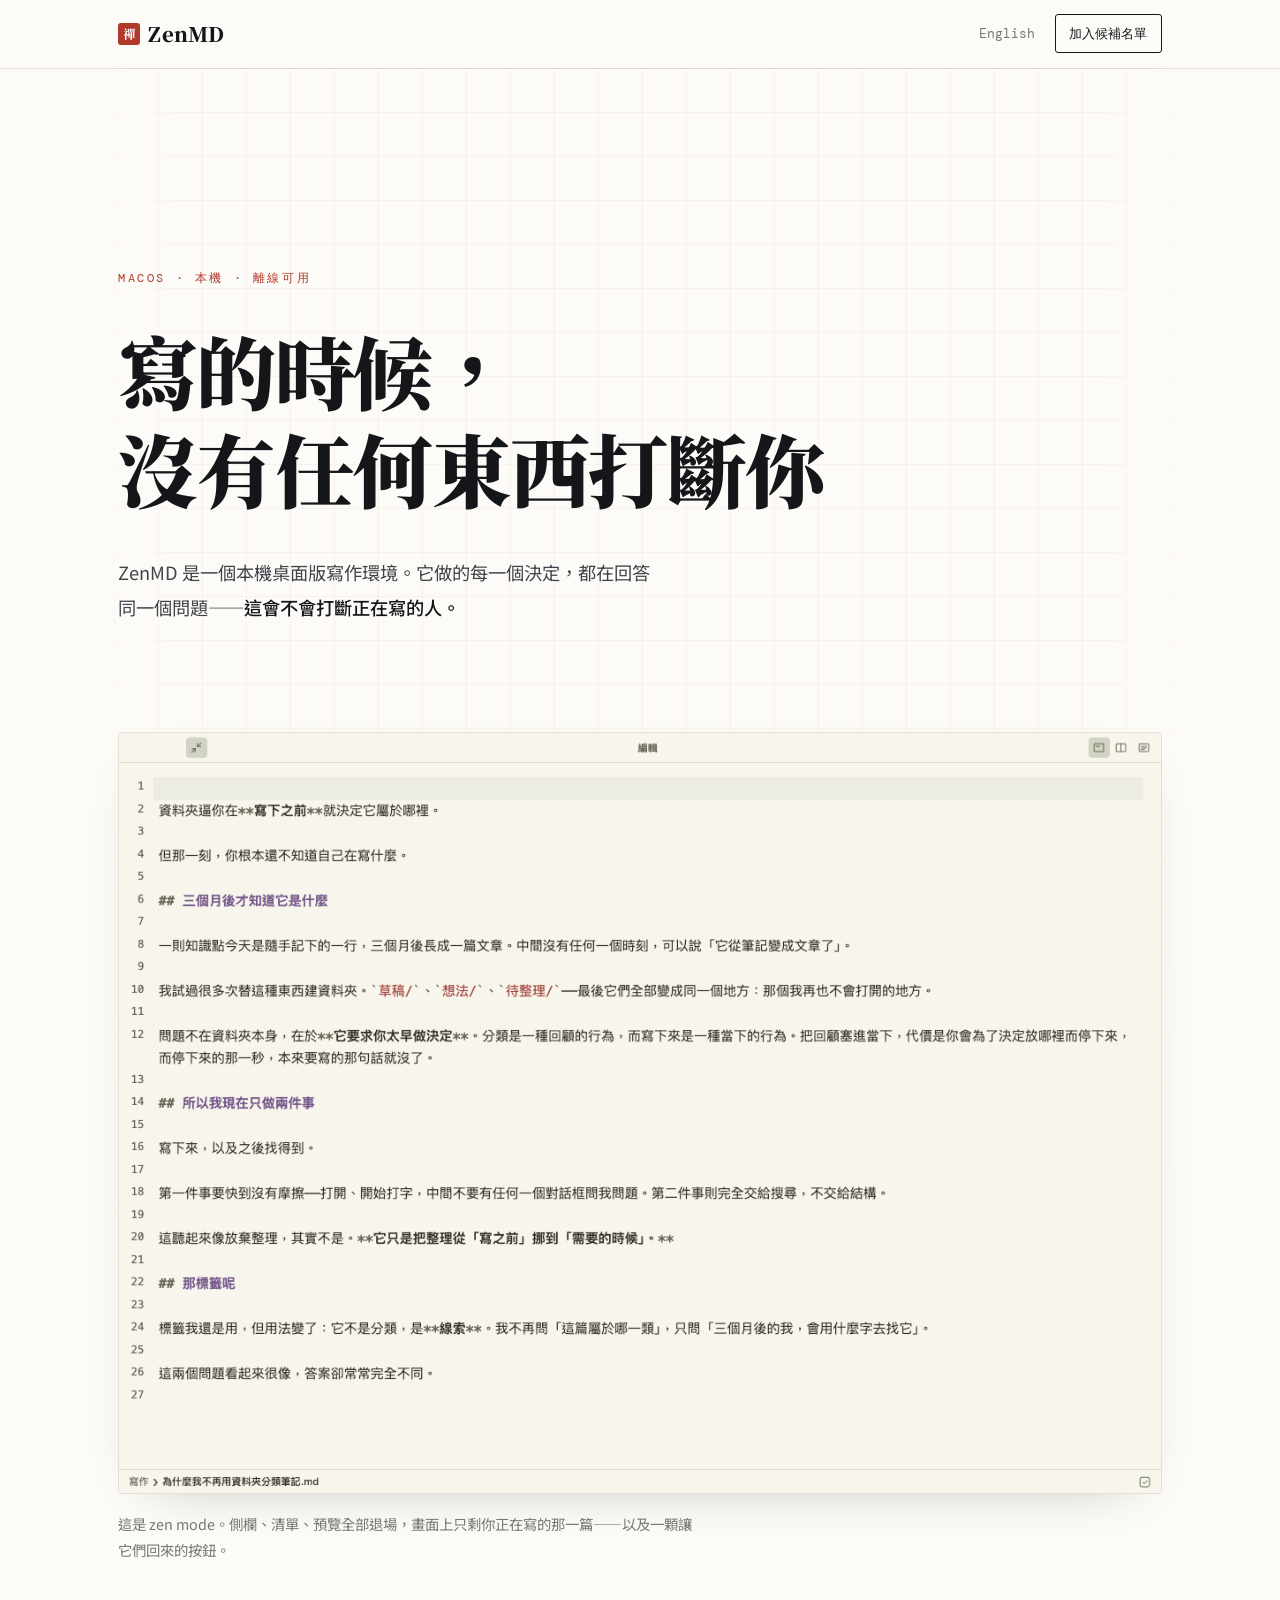
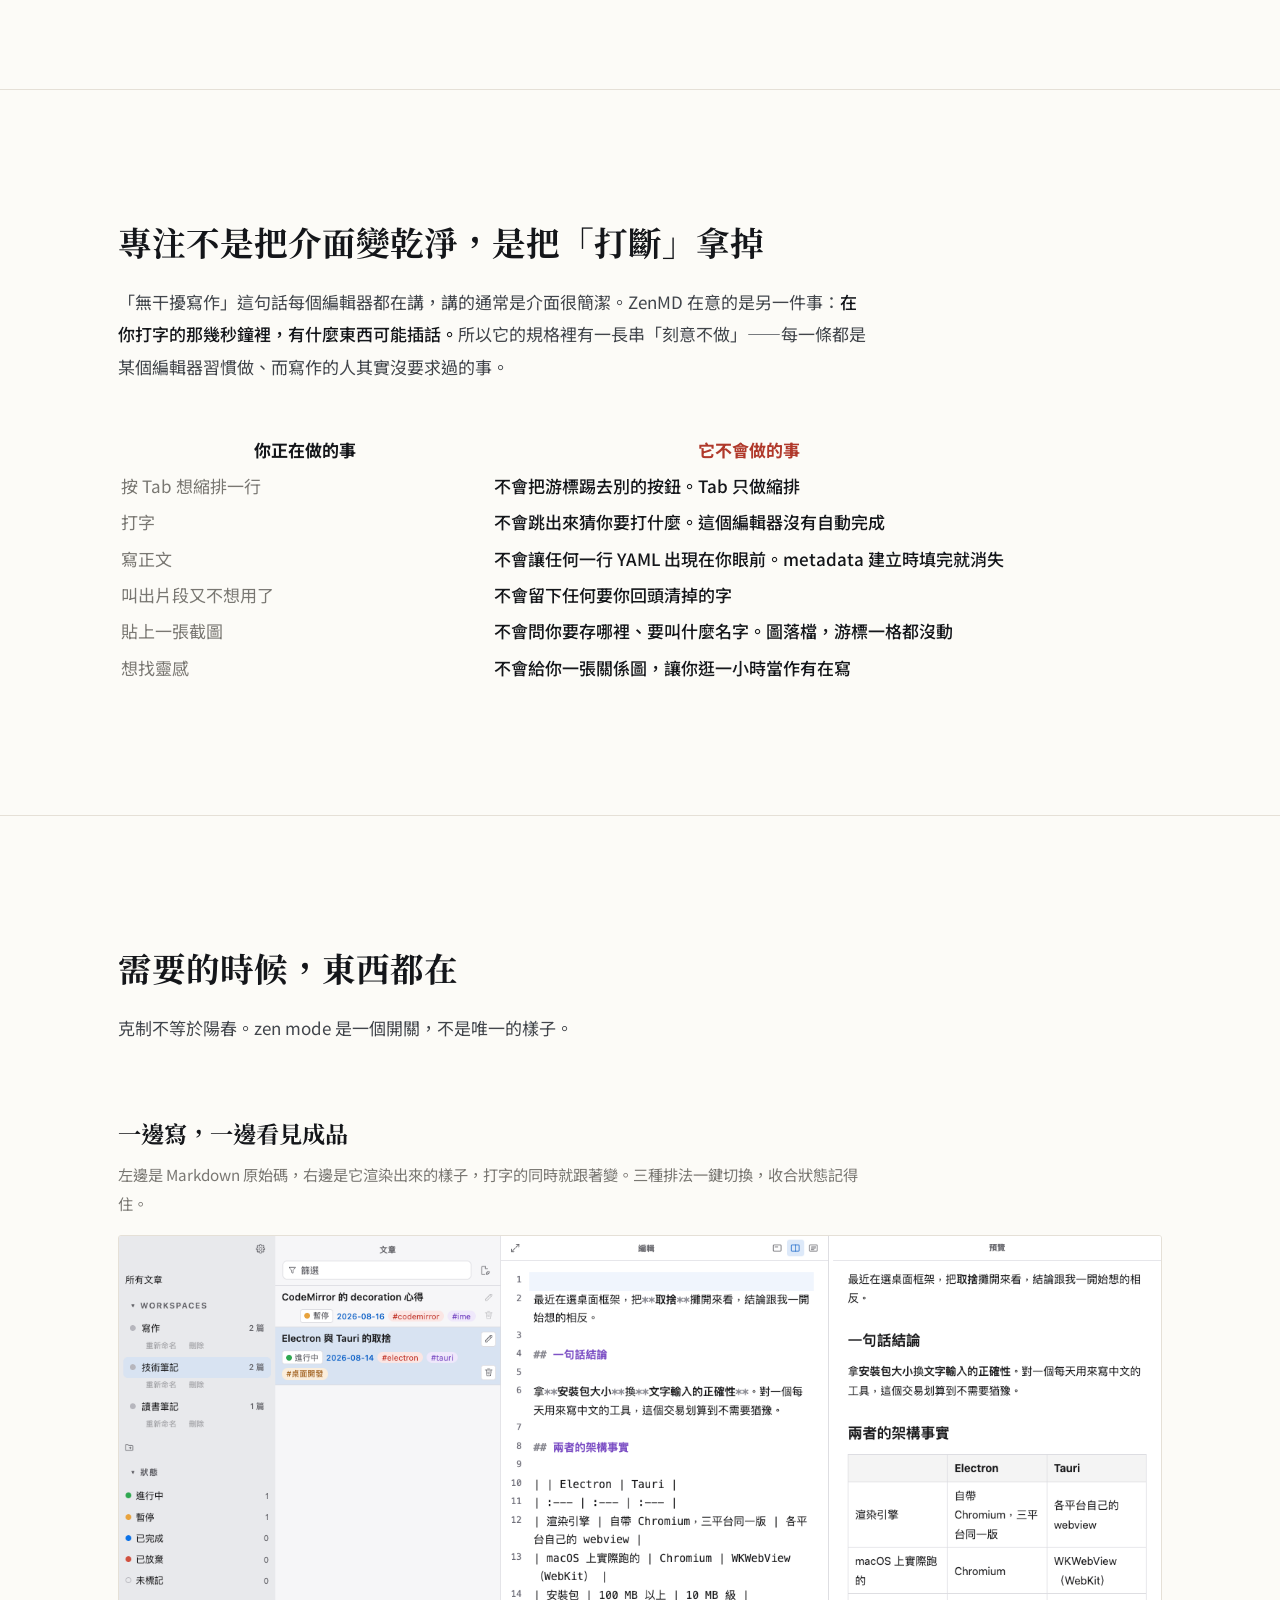
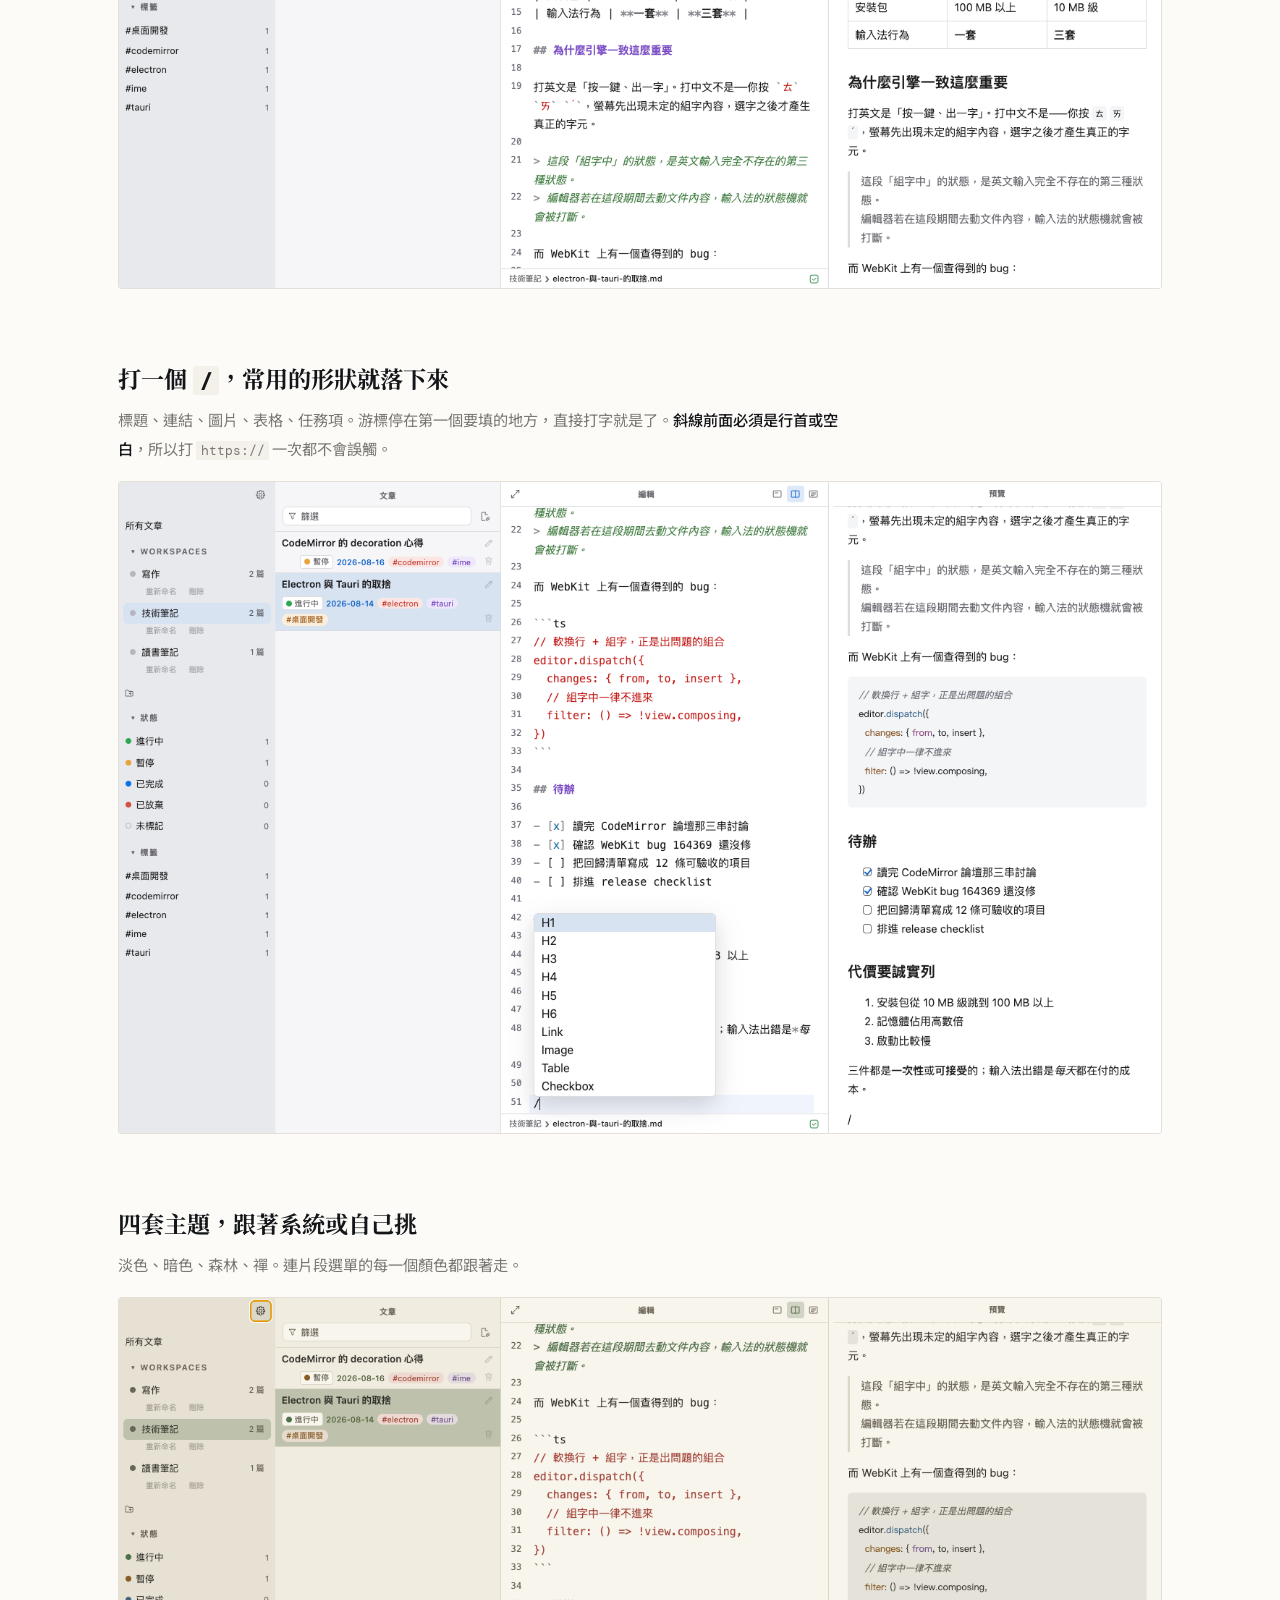
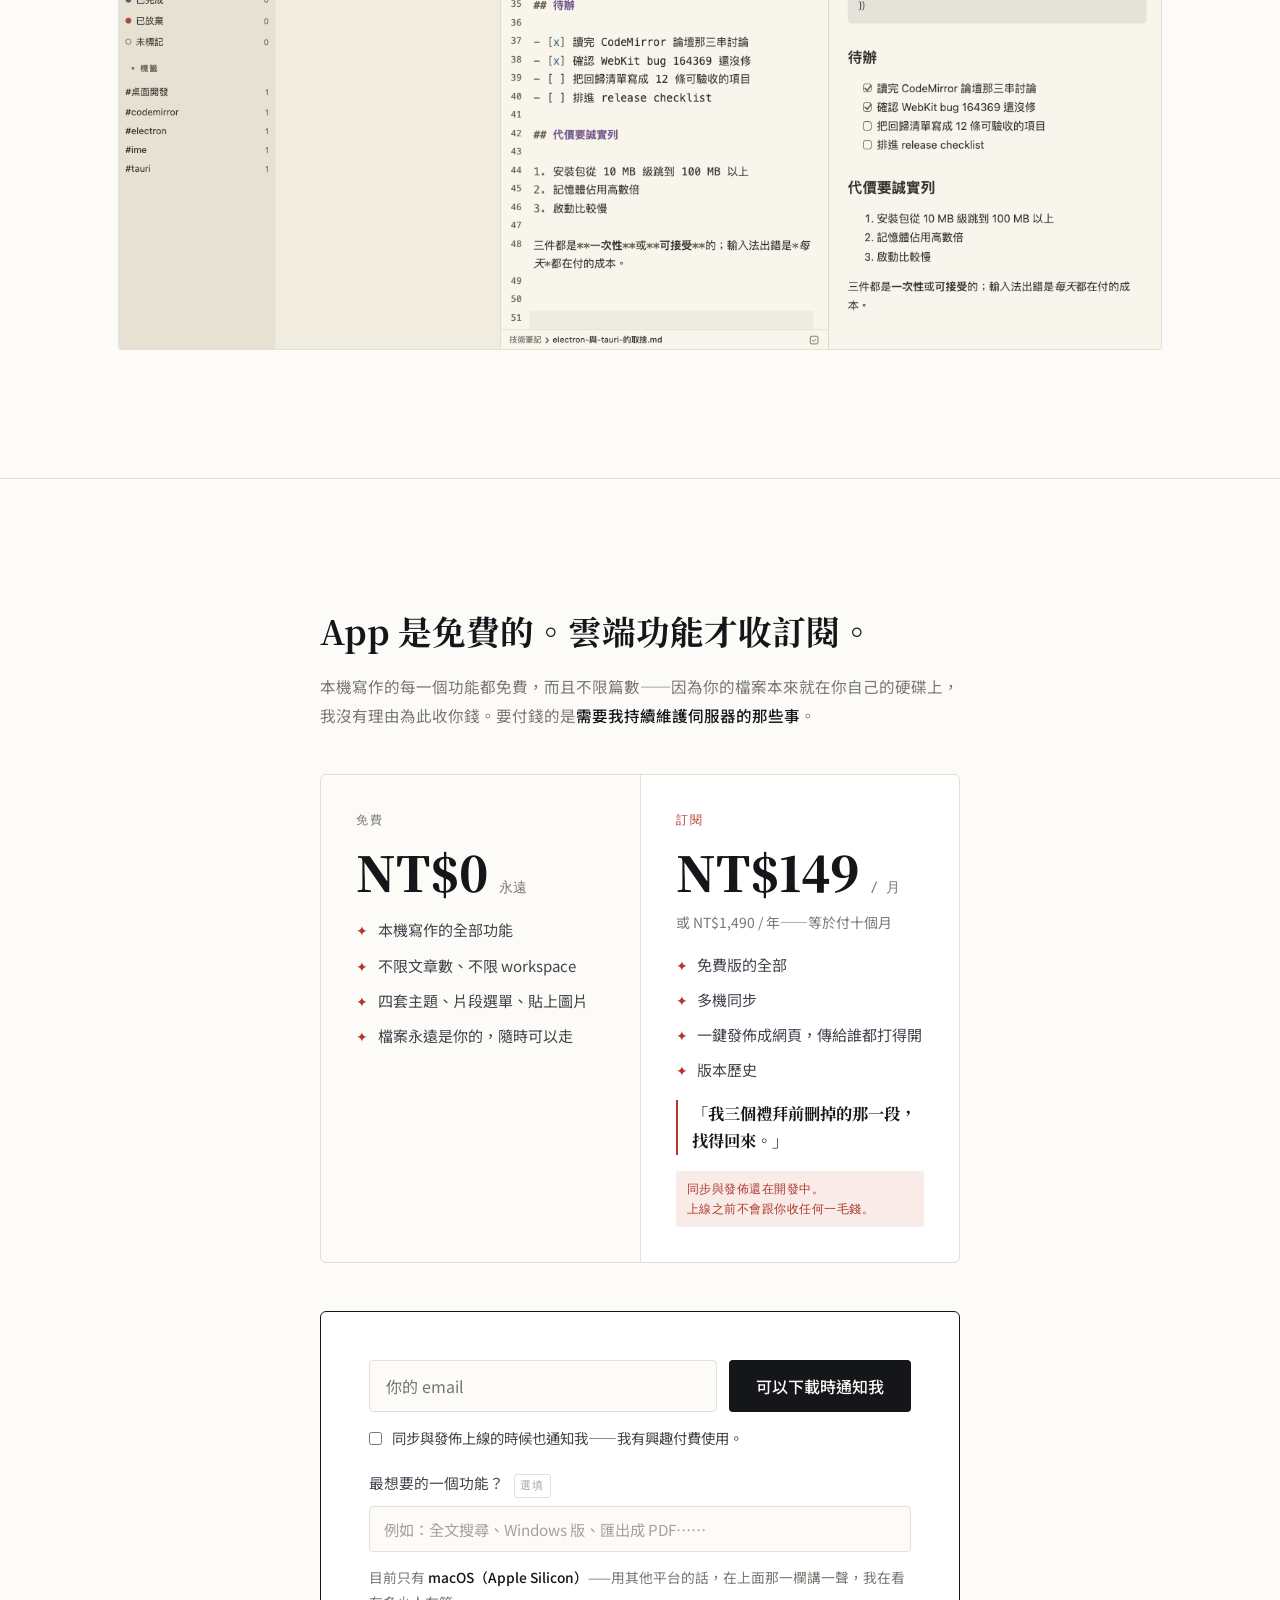
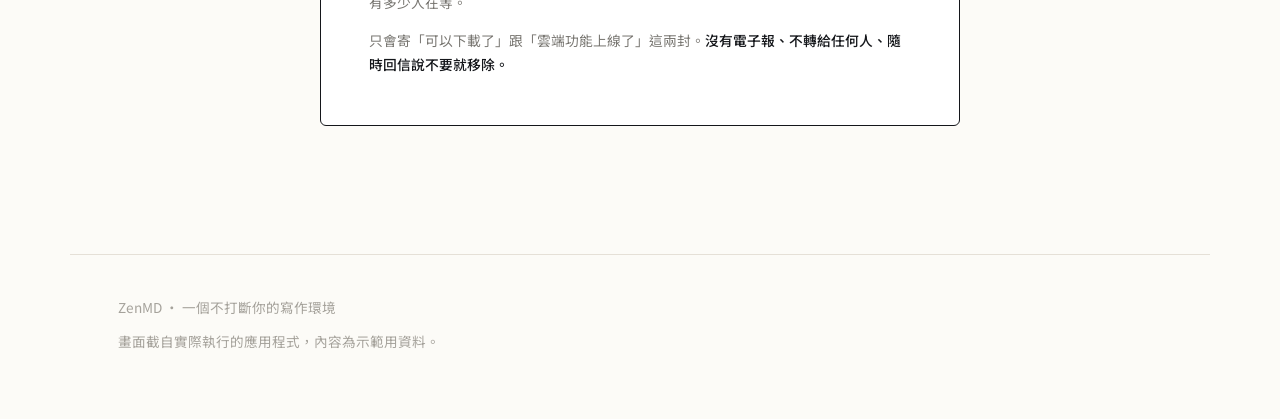
==== commit 37f8152b: "fix: stop describing this as a Chinese editor in either language The positioning is that nothing int" ====
--- a/index.html
+++ b/index.html
@@ -1,22 +1,30 @@
+<!-- Generated by tools/buildPages.mjs — edit src/, not this file. -->
 <!doctype html>
 <html lang="zh-Hant">
 <head>
 <meta charset="utf-8">
 <meta name="viewport" content="width=device-width, initial-scale=1">
-<title>ZenMD — 不打斷你的中文寫作環境</title>
-<meta name="description" content="本機桌面版中文寫作環境。它做的每一個決定都在回答同一個問題：這會不會打斷正在寫的人。">
-
-<meta property="og:title" content="ZenMD — 不打斷你的中文寫作環境">
+<title>ZenMD — 不打斷你的寫作環境</title>
+<meta name="description" content="本機桌面版寫作環境。它做的每一個決定都在回答同一個問題：這會不會打斷正在寫的人。">
+
+<link rel="canonical" href="https://zenmd.pages.dev/">
+<link rel="alternate" hreflang="zh-Hant" href="https://zenmd.pages.dev/">
+<link rel="alternate" hreflang="en" href="https://zenmd.pages.dev/en/">
+<link rel="alternate" hreflang="x-default" href="https://zenmd.pages.dev/">
+
+<meta property="og:title" content="ZenMD — 不打斷你的寫作環境">
 <meta property="og:description" content="寫的時候，沒有任何東西打斷你。">
 <meta property="og:type" content="website">
+<meta property="og:locale" content="zh_TW">
 <meta property="og:image" content="screenshots/04-zen-mode.png">
+<meta name="twitter:card" content="summary_large_image">
 
 <link rel="preconnect" href="https://fonts.googleapis.com">
 <link rel="preconnect" href="https://fonts.gstatic.com" crossorigin>
 <link rel="stylesheet" href="https://fonts.googleapis.com/css2?family=DM+Mono:wght@400;500&family=Noto+Sans+TC:wght@400;500&family=Noto+Serif+TC:wght@700;900&display=swap">
 
 <style>
-  :root {
+:root {
     --paper:     #FCFBF7;
     --raised:    #FFFFFF;
     --sunk:      #F4F1EB;
@@ -499,13 +507,53 @@
   }
 
   @media (prefers-reduced-motion: reduce) { * { animation: none !important; transition: none !important; } }
+
+  /* ── the two intro paragraphs that used to carry inline styles ──── */
+  .band__intro {
+    margin-top: 1.2rem;
+    color: var(--ink-soft);
+    max-width: 44em;
+    line-height: 1.9;
+  }
+  .signup__intro {
+    margin-top: 1rem;
+    color: var(--muted);
+    font-size: .97rem;
+    line-height: 1.85;
+  }
+
+  /* ── language switch, sitting quietly beside the call to action ─── */
+  .top__links { display: flex; align-items: center; gap: .75rem; }
+  .top a.lang {
+    font-family: var(--mono);
+    font-size: .8rem;
+    color: var(--muted);
+    text-decoration: none;
+    padding: .4rem .5rem;
+    border-radius: 3px;
+    white-space: nowrap;
+  }
+  .top a.lang:hover { color: var(--ink); background: var(--sunk); }
+  .top a.lang:focus-visible,
+  .top a.jump:focus-visible { outline: 2px solid var(--seal); outline-offset: 2px; }
+
+  @media (max-width: 720px) {
+    .top__links { gap: .35rem; }
+    .top a.lang { font-size: .74rem; padding: .35rem .4rem; }
+    .top a.jump { font-size: .74rem; padding: .35rem .6rem; }
+  }
 </style>
+</head>
+
 <body>
 
 <header class="top">
   <div class="wrap top__row">
     <div class="brand"><span class="seal">禪</span>ZenMD</div>
-    <a class="jump" href="#signup">加入候補名單</a>
+    <nav class="top__links">
+      <a class="lang" href="en/" hreflang="en">English</a>
+      <a class="jump" href="#signup">加入候補名單</a>
+    </nav>
   </div>
 </header>
 
@@ -515,22 +563,15 @@
   <section class="wrap hero">
     <p class="eyebrow">macOS · 本機 · 離線可用</p>
     <h1>寫的時候，<br>沒有任何東西打斷你</h1>
-    <p class="lede">
-      ZenMD 是一個本機桌面版中文寫作環境。它做的每一個決定，都在回答同一個問題——
-      <strong>這會不會打斷正在寫的人。</strong>
-    </p>
+    <p class="lede">ZenMD 是一個本機桌面版寫作環境。它做的每一個決定，都在回答同一個問題——<strong>這會不會打斷正在寫的人。</strong></p>
 
     <div class="stage">
       <figure>
         <picture>
-            <source media="(max-width: 720px)" srcset="screenshots/04-zen-mode--narrow.png">
-            <img src="screenshots/04-zen-mode.png"
-             alt="ZenMD 的 zen mode：側欄、文章清單與預覽全部退場，畫面上只剩正在編輯的那一篇文章">
-          </picture>
-        <figcaption>
-          這是 zen mode。側欄、清單、預覽全部退場，畫面上只剩你正在寫的那一篇——
-          以及一顆讓它們回來的按鈕。
-        </figcaption>
+          <source media="(max-width: 720px)" srcset="screenshots/04-zen-mode--narrow.png">
+          <img src="screenshots/04-zen-mode.png" alt="ZenMD 的 zen mode：側欄、文章清單與預覽全部退場，畫面上只剩正在編輯的那一篇文章">
+        </picture>
+        <figcaption>這是 zen mode。側欄、清單、預覽全部退場，畫面上只剩你正在寫的那一篇——以及一顆讓它們回來的按鈕。</figcaption>
       </figure>
     </div>
   </section>
@@ -539,11 +580,7 @@
   <section class="band">
     <div class="wrap">
       <h2 class="narrow">專注不是把介面變乾淨，是把「打斷」拿掉</h2>
-      <p style="margin-top:1.2rem;color:var(--ink-soft);max-width:44em;line-height:1.9">
-        「無干擾寫作」這句話每個編輯器都在講，講的通常是介面很簡潔。
-        ZenMD 在意的是另一件事：<strong>在你打字的那幾秒鐘裡，有什麼東西可能插話。</strong>
-        所以它的規格裡有一長串「刻意不做」——每一條都是某個編輯器習慣做、而寫作的人其實沒要求過的事。
-      </p>
+      <p class="band__intro">「無干擾寫作」這句話每個編輯器都在講，講的通常是介面很簡潔。ZenMD 在意的是另一件事：<strong>在你打字的那幾秒鐘裡，有什麼東西可能插話。</strong>所以它的規格裡有一長串「刻意不做」——每一條都是某個編輯器習慣做、而寫作的人其實沒要求過的事。</p>
 
       <div class="scroller refusals">
         <table>
@@ -553,7 +590,7 @@
             <tr><td>打字</td><td>不會跳出來猜你要打什麼。<strong>這個編輯器沒有自動完成</strong></td></tr>
             <tr><td>寫正文</td><td>不會讓任何一行 YAML 出現在你眼前。metadata 建立時填完就消失</td></tr>
             <tr><td>叫出片段又不想用了</td><td>不會留下任何要你回頭清掉的字</td></tr>
-            <tr><td>盯著候選字想用哪一個</td><td>不會在你還沒選完字的時候就自己存檔</td></tr>
+            <tr><td>貼上一張截圖</td><td>不會問你要存哪裡、要叫什麼名字。圖落檔，游標一格都沒動</td></tr>
             <tr><td>想找靈感</td><td>不會給你一張關係圖，讓你逛一小時當作有在寫</td></tr>
           </tbody>
         </table>
@@ -565,9 +602,7 @@
   <section class="band">
     <div class="wrap">
       <h2 class="narrow">需要的時候，東西都在</h2>
-      <p style="margin-top:1.2rem;color:var(--ink-soft);max-width:44em;line-height:1.9">
-        克制不等於陽春。zen mode 是一個開關，不是唯一的樣子。
-      </p>
+      <p class="band__intro">克制不等於陽春。zen mode 是一個開關，不是唯一的樣子。</p>
 
       <div class="shot">
         <div class="shot__head">
@@ -577,8 +612,7 @@
         <figure>
           <picture>
             <source media="(max-width: 720px)" srcset="screenshots/01-editor-and-preview--narrow.png">
-            <img src="screenshots/01-editor-and-preview.png"
-               alt="ZenMD 完整畫面：左側是 workspace、狀態與標籤，中間是文章清單，右邊是編輯區與即時預覽並排" loading="lazy">
+            <img src="screenshots/01-editor-and-preview.png" alt="ZenMD 完整畫面：左側是 workspace、狀態與標籤，中間是文章清單，右邊是編輯區與即時預覽並排" loading="lazy">
           </picture>
         </figure>
       </div>
@@ -586,13 +620,12 @@
       <div class="shot">
         <div class="shot__head">
           <h3>打一個 <code>/</code>，常用的形狀就落下來</h3>
-          <p>標題、連結、圖片、表格、任務項。游標停在第一個要填的地方，直接打字就是了。<strong>正在用輸入法選字的時候打 <code>/</code>，什麼都不會發生</strong>——那一下按鍵屬於輸入法。</p>
+          <p>標題、連結、圖片、表格、任務項。游標停在第一個要填的地方，直接打字就是了。<strong>斜線前面必須是行首或空白</strong>，所以打 <code>https://</code> 一次都不會誤觸。</p>
         </div>
         <figure>
           <picture>
             <source media="(max-width: 720px)" srcset="screenshots/02-snippet-menu--narrow.png">
-            <img src="screenshots/02-snippet-menu.png"
-               alt="編輯區裡打斜線之後跳出的片段選單，列出 H1 到 H6、Link、Image、Table、Checkbox" loading="lazy">
+            <img src="screenshots/02-snippet-menu.png" alt="編輯區裡打斜線之後跳出的片段選單，列出 H1 到 H6、Link、Image、Table、Checkbox" loading="lazy">
           </picture>
         </figure>
       </div>
@@ -605,8 +638,7 @@
         <figure>
           <picture>
             <source media="(max-width: 720px)" srcset="screenshots/03-zen-theme--narrow.png">
-            <img src="screenshots/03-zen-theme.png"
-               alt="ZenMD 套用禪主題後的畫面，整體轉為溫暖的紙色調" loading="lazy">
+            <img src="screenshots/03-zen-theme.png" alt="ZenMD 套用禪主題後的畫面，整體轉為溫暖的紙色調" loading="lazy">
           </picture>
         </figure>
       </div>
@@ -617,10 +649,7 @@
   <section class="band" id="signup">
     <div class="wrap narrow">
       <h2>App 是免費的。雲端功能才收訂閱。</h2>
-      <p style="margin-top:1rem;color:var(--muted);font-size:.97rem;line-height:1.85">
-        本機寫作的每一個功能都免費，而且不限篇數——因為你的檔案本來就在你自己的硬碟上，
-        我沒有理由為此收你錢。要付錢的是<strong>需要我持續維護伺服器的那些事</strong>。
-      </p>
+      <p class="signup__intro">本機寫作的每一個功能都免費，而且不限篇數——因為你的檔案本來就在你自己的硬碟上，我沒有理由為此收你錢。要付錢的是<strong>需要我持續維護伺服器的那些事</strong>。</p>
 
       <div class="tiers">
         <div class="tier">
@@ -651,19 +680,13 @@
 
       <div class="signup">
         <!--
-          Buttondown 的內嵌表單。
-
-          1. action 的帳號名稱 coding_afternoon 取自 Buttondown 後台給的內嵌表單。
-             它是公開識別碼，不是金鑰——後台那段程式碼裡本來就沒有金鑰。
-
-          2. tag 與 metadata__wants_cloud 是後台那段沒有的，我們自己加的。
-             **先自己送一筆測試**，
-             到後台確認這個欄位真的出現在訂閱者身上；沒出現的話改用 tag。
-
-          3. 沒勾的時候瀏覽器不會送出這個欄位，所以後台看到的是「有這個欄位的人」，
-             不是「yes / no 兩種值」。算勾選率就是算有這個欄位的人數。
-
-          價格若改動：上面 tiers 裡的 NT$0、NT$149、NT$1,490 共三處。
+          Buttondown 的內嵌表單。帳號名稱 coding_afternoon 取自後台給的內嵌表單；
+          它是公開識別碼，不是金鑰——後台那段程式碼裡本來就沒有金鑰。
+
+          tag、metadata__lang、metadata__wants_cloud、metadata__wants 是後台那段
+          沒有的，我們自己加的。送一筆測試確認它們真的到得了後台。
+
+          價格在 src/strings.*.json，不要在產生出來的 HTML 裡改。
         -->
         <form id="waitlist"
               action="https://buttondown.com/api/emails/embed-subscribe/coding_afternoon"
@@ -671,6 +694,7 @@
               target="bd-sink">
           <input type="hidden" name="embed" value="1">
           <input type="hidden" name="tag" value="landing">
+          <input type="hidden" name="metadata__lang" value="zh-Hant">
 
           <div class="field">
             <label class="sr-only" for="email">你的 email</label>
@@ -685,23 +709,17 @@
 
           <div class="ask">
             <label for="wants">最想要的一個功能？<span>選填</span></label>
-            <input id="wants" type="text" name="metadata__wants" maxlength="140"
-                   placeholder="例如：全文搜尋、Windows 版、匯出成 PDF⋯⋯">
+            <input id="wants" type="text" name="metadata__wants" maxlength="140" placeholder="例如：全文搜尋、Windows 版、匯出成 PDF⋯⋯">
           </div>
 
-          <p class="promise">
-            目前只有 <strong>macOS（Apple Silicon）</strong>——用其他平台的話，在上面那一欄講一聲，我在看有多少人在等。
-          </p>
-          <p class="promise">
-            只會寄「可以下載了」跟「雲端功能上線了」這兩封。
-            <strong>沒有電子報、不轉給任何人、隨時回信說不要就移除。</strong>
-          </p>
+          <p class="promise">目前只有 <strong>macOS（Apple Silicon）</strong>——用其他平台的話，在上面那一欄講一聲，我在看有多少人在等。</p>
+          <p class="promise">只會寄「可以下載了」跟「雲端功能上線了」這兩封。<strong>沒有電子報、不轉給任何人、隨時回信說不要就移除。</strong></p>
 
           <p class="formstate" id="formstate" role="status" aria-live="polite" hidden></p>
         </form>
 
         <!-- 表單送進這個看不見的 frame，人就留在這一頁上 -->
-        <iframe name="bd-sink" id="bd-sink" title="訂閱結果" tabindex="-1" aria-hidden="true"></iframe>
+        <iframe name="bd-sink" id="bd-sink" title="收到了。可以下載的時候我會寄一封信給你。" tabindex="-1" aria-hidden="true"></iframe>
       </div>
     </div>
   </section>
@@ -709,12 +727,12 @@
 </main>
 
 <footer class="wrap">
-  <div>ZenMD · 一個不打斷你的中文寫作環境</div>
+  <div>ZenMD · 一個不打斷你的寫作環境</div>
   <div>畫面截自實際執行的應用程式，內容為示範用資料。</div>
 </footer>
 
 <script>
-  /*
+/*
    * The form posts into a hidden frame instead of navigating away, so the
    * reader stays on the page. We cannot read that frame (different origin),
    * so a load after a submit is all the confirmation available -- which is
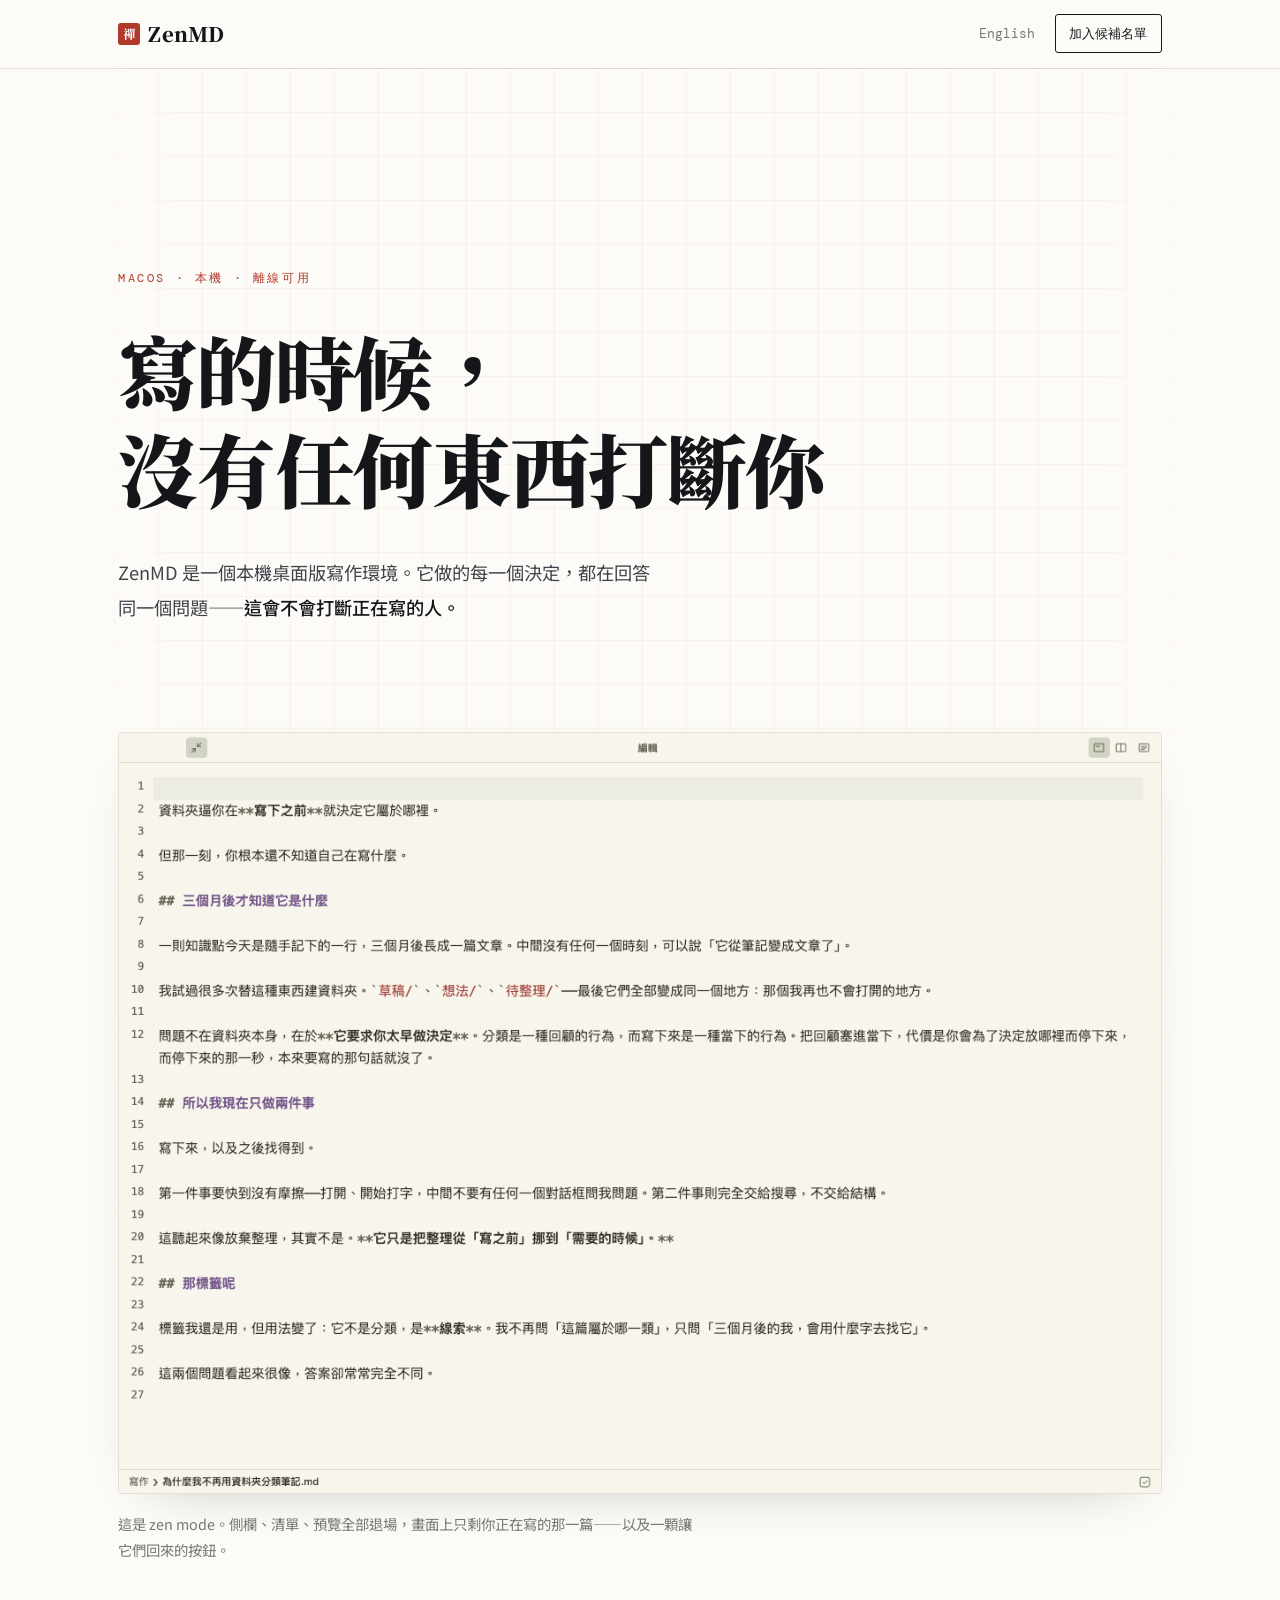
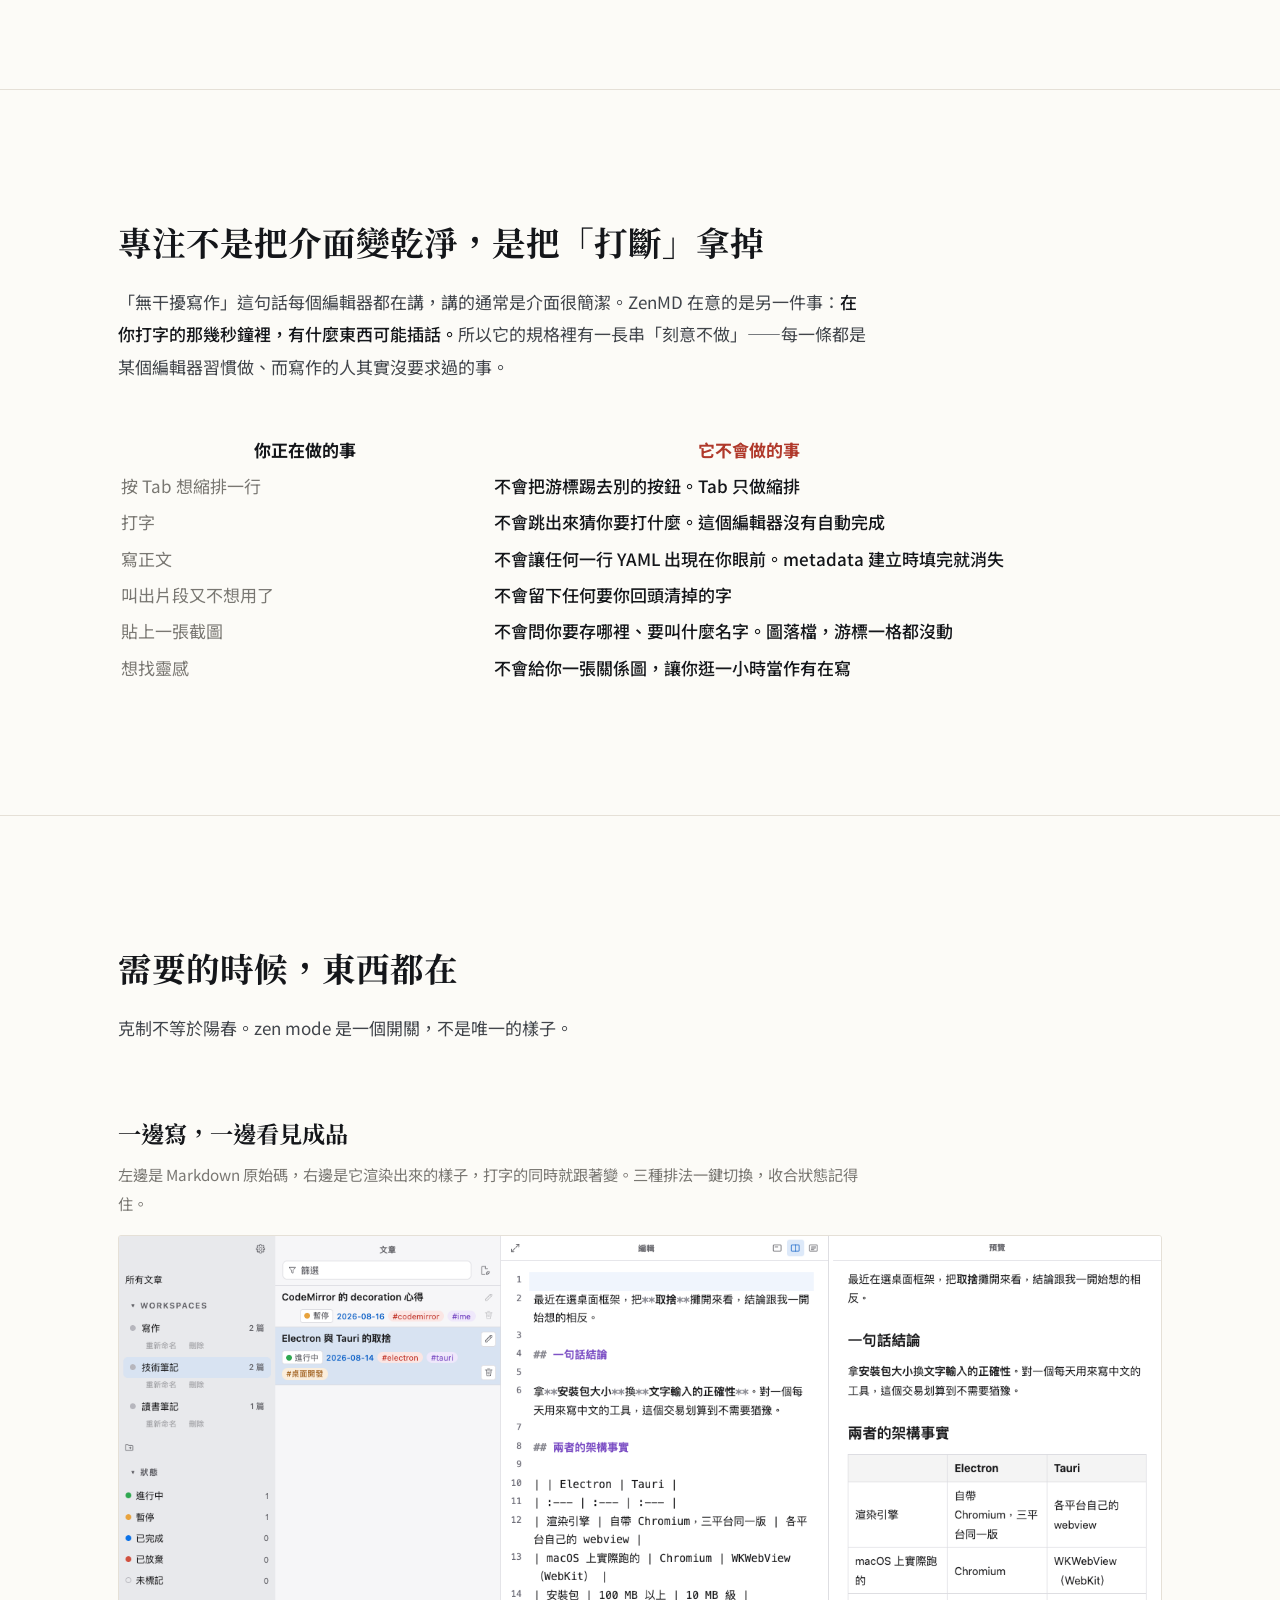
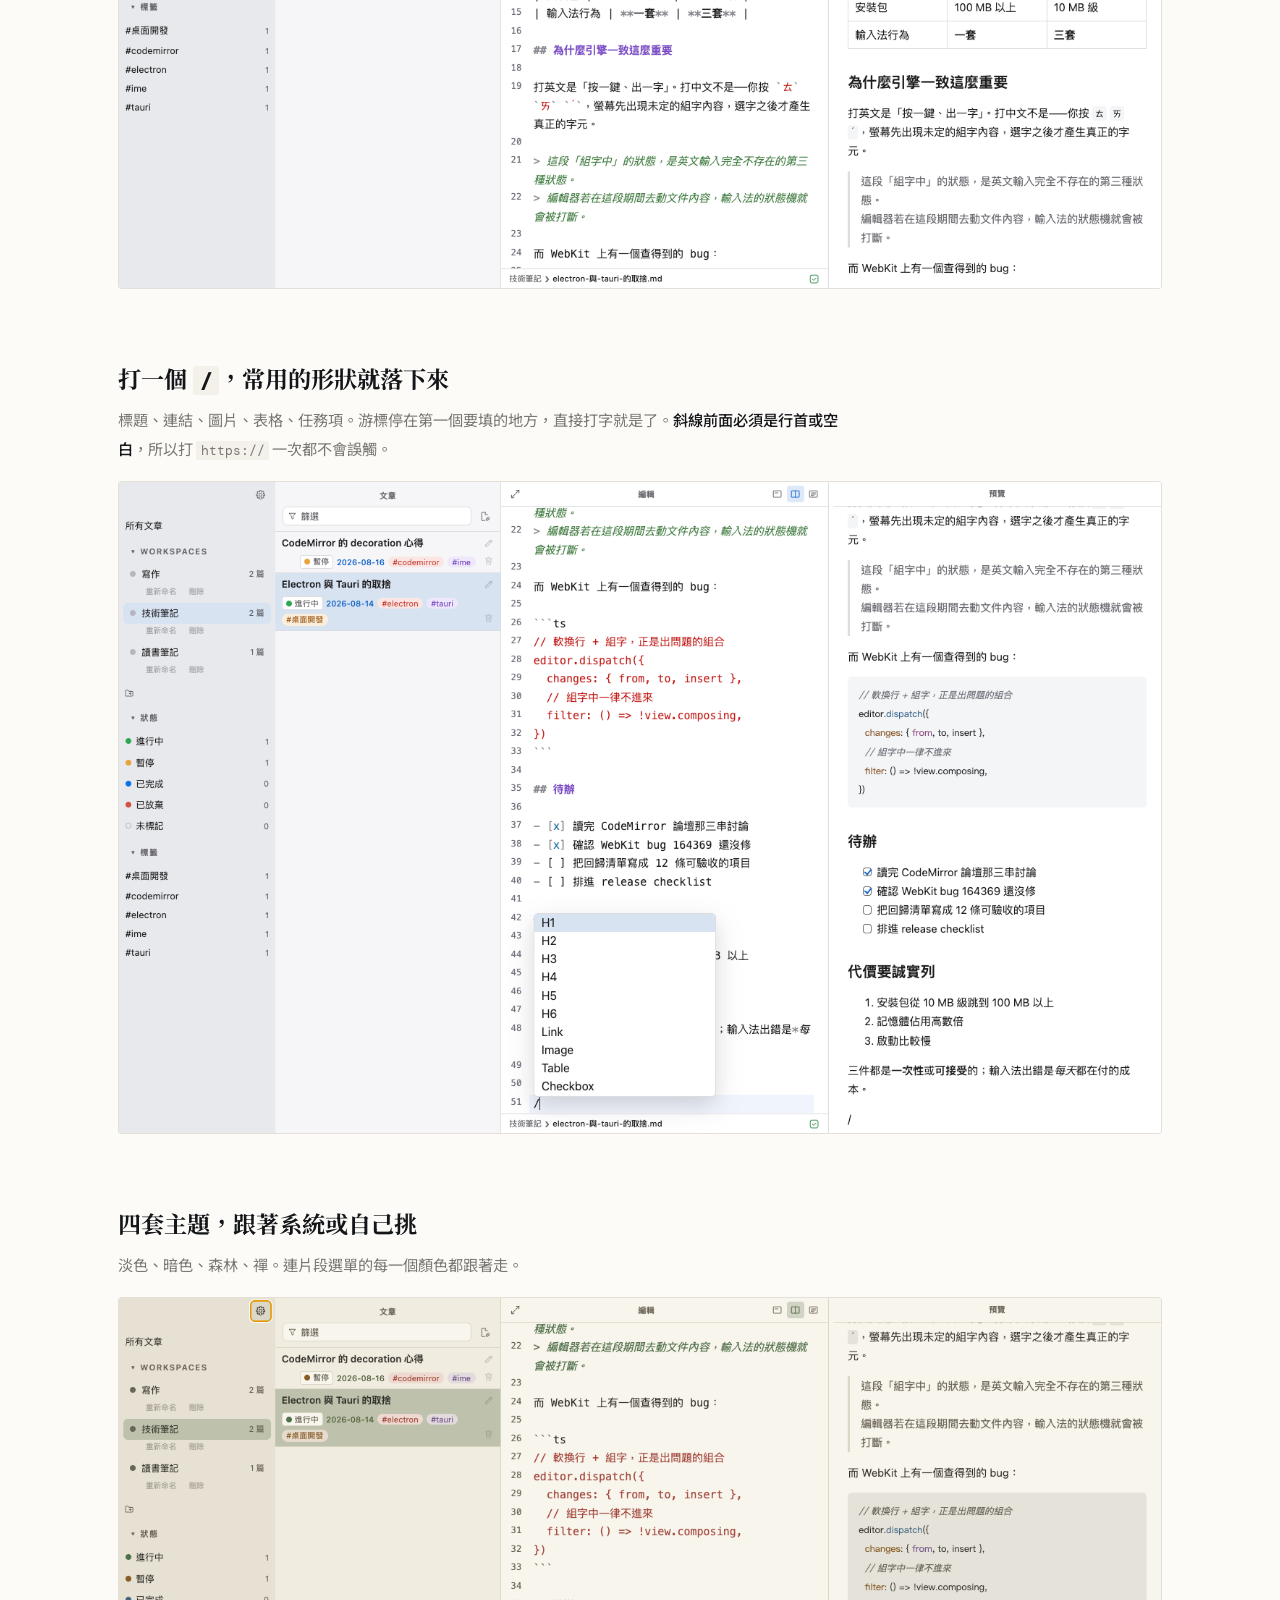
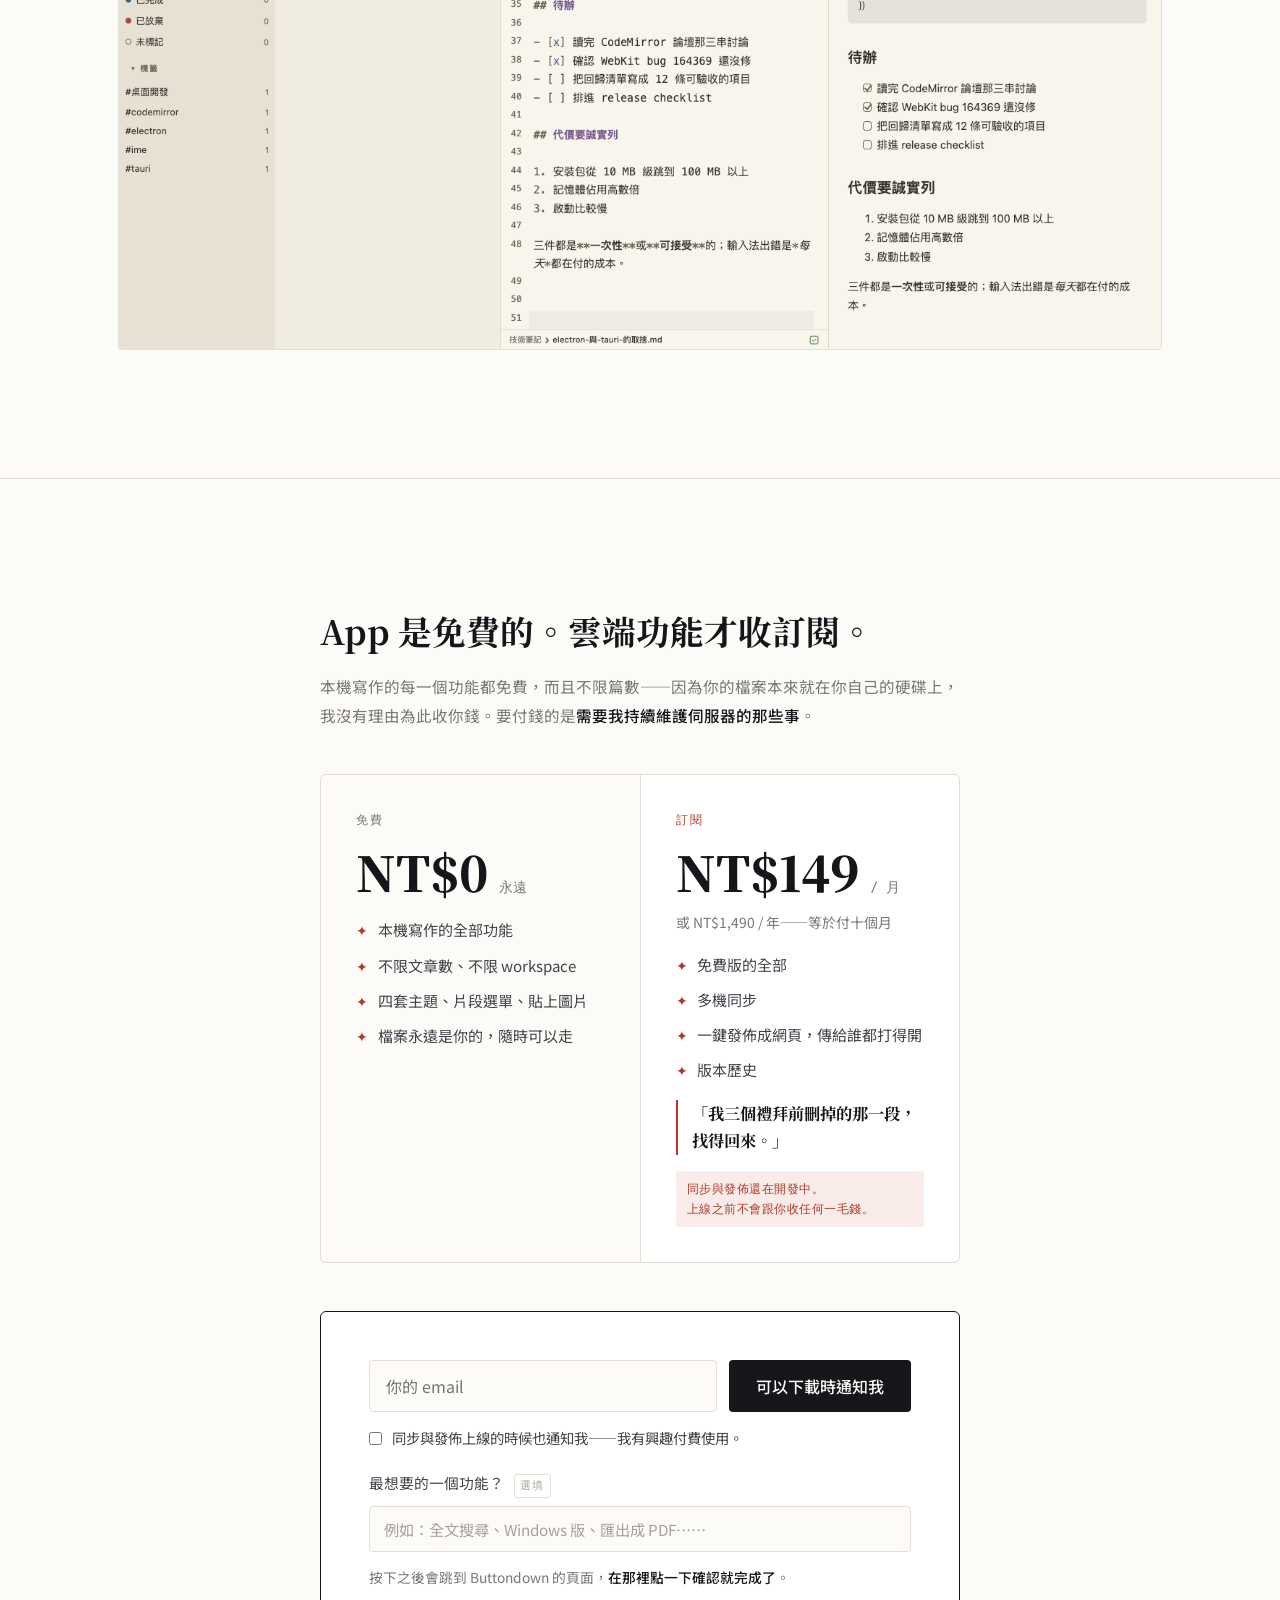
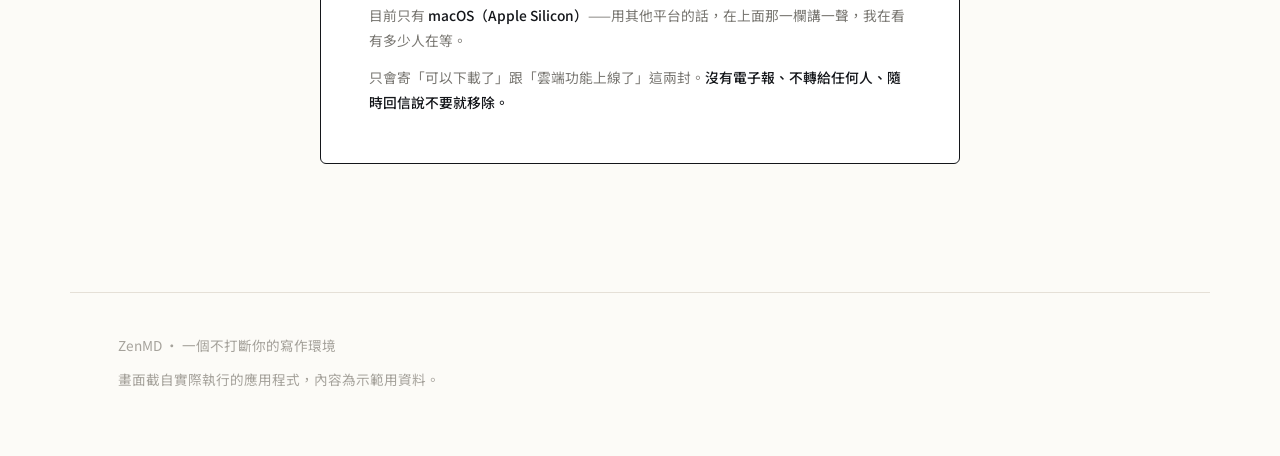
==== commit e62035c7: "fix: stop hiding the step that actually subscribes people Submitting went into an invisible frame so" ====
--- a/index.html
+++ b/index.html
@@ -7,17 +7,20 @@
 <title>ZenMD — 不打斷你的寫作環境</title>
 <meta name="description" content="本機桌面版寫作環境。它做的每一個決定都在回答同一個問題：這會不會打斷正在寫的人。">
 
-<link rel="canonical" href="https://zenmd.pages.dev/">
-<link rel="alternate" hreflang="zh-Hant" href="https://zenmd.pages.dev/">
-<link rel="alternate" hreflang="en" href="https://zenmd.pages.dev/en/">
-<link rel="alternate" hreflang="x-default" href="https://zenmd.pages.dev/">
+<link rel="canonical" href="https://zenmd.coding-afternoon.com/">
+<link rel="alternate" hreflang="zh-Hant" href="https://zenmd.coding-afternoon.com/">
+<link rel="alternate" hreflang="en" href="https://zenmd.coding-afternoon.com/en/">
+<link rel="alternate" hreflang="x-default" href="https://zenmd.coding-afternoon.com/">
 
 <meta property="og:title" content="ZenMD — 不打斷你的寫作環境">
 <meta property="og:description" content="寫的時候，沒有任何東西打斷你。">
 <meta property="og:type" content="website">
 <meta property="og:locale" content="zh_TW">
-<meta property="og:image" content="screenshots/04-zen-mode.png">
+<meta property="og:url" content="https://zenmd.coding-afternoon.com/">
+<meta property="og:site_name" content="ZenMD">
+<meta property="og:image" content="https://zenmd.coding-afternoon.com/screenshots/04-zen-mode.png">
 <meta name="twitter:card" content="summary_large_image">
+<meta name="twitter:image" content="https://zenmd.coding-afternoon.com/screenshots/04-zen-mode.png">
 
 <link rel="preconnect" href="https://fonts.googleapis.com">
 <link rel="preconnect" href="https://fonts.gstatic.com" crossorigin>
@@ -426,7 +429,6 @@
   .formstate--done { color: var(--ink); border-left-color: var(--seal); font-weight: 500; }
   button[disabled] { opacity: .5; cursor: default; }
   button[disabled]:hover { background: var(--ink); }
-  #bd-sink { position: absolute; width: 0; height: 0; border: 0; visibility: hidden; }
 
   /* ── footer ────────────────────────────────────────────────────── */
   footer {
@@ -686,12 +688,15 @@
           tag、metadata__lang、metadata__wants_cloud、metadata__wants 是後台那段
           沒有的，我們自己加的。送一筆測試確認它們真的到得了後台。
 
+          這個表單**必須**正常導過去，不能送進隱藏 iframe：Buttondown 會回一個
+          帶 CAPTCHA 的驗證頁，需要使用者親自點一下才算訂閱。藏起來的話畫面會
+          宣稱成功，而名單裡什麼都不會出現。
+
           價格在 src/strings.*.json，不要在產生出來的 HTML 裡改。
         -->
         <form id="waitlist"
               action="https://buttondown.com/api/emails/embed-subscribe/coding_afternoon"
-              method="post"
-              target="bd-sink">
+              method="post">
           <input type="hidden" name="embed" value="1">
           <input type="hidden" name="tag" value="landing">
           <input type="hidden" name="metadata__lang" value="zh-Hant">
@@ -712,14 +717,12 @@
             <input id="wants" type="text" name="metadata__wants" maxlength="140" placeholder="例如：全文搜尋、Windows 版、匯出成 PDF⋯⋯">
           </div>
 
+          <p class="promise">按下之後會跳到 Buttondown 的頁面，<strong>在那裡點一下確認就完成了</strong>。</p>
           <p class="promise">目前只有 <strong>macOS（Apple Silicon）</strong>——用其他平台的話，在上面那一欄講一聲，我在看有多少人在等。</p>
           <p class="promise">只會寄「可以下載了」跟「雲端功能上線了」這兩封。<strong>沒有電子報、不轉給任何人、隨時回信說不要就移除。</strong></p>
 
           <p class="formstate" id="formstate" role="status" aria-live="polite" hidden></p>
         </form>
-
-        <!-- 表單送進這個看不見的 frame，人就留在這一頁上 -->
-        <iframe name="bd-sink" id="bd-sink" title="收到了。可以下載的時候我會寄一封信給你。" tabindex="-1" aria-hidden="true"></iframe>
       </div>
     </div>
   </section>
@@ -733,36 +736,24 @@
 
 <script>
 /*
-   * The form posts into a hidden frame instead of navigating away, so the
-   * reader stays on the page. We cannot read that frame (different origin),
-   * so a load after a submit is all the confirmation available -- which is
-   * why the wording says "收到了" rather than claiming it succeeded.
-   * With scripting off the form still posts; it just lands on Buttondown's
-   * own confirmation page.
-   */
-  (function () {
-    var form = document.getElementById('waitlist');
-    var sink = document.getElementById('bd-sink');
-    var state = document.getElementById('formstate');
-    if (!form || !sink || !state) return;
-
-    var submitted = false;
+ * The form navigates to Buttondown, which answers with a verification page the
+ * reader has to click. That step cannot be hidden — posting into an invisible
+ * frame swallows it, and the page then claims a success that never happened.
+ * So all this does is stop a second submit while the first one is leaving.
+ */
+(function () {
+  var form = document.getElementById('waitlist');
+  var state = document.getElementById('formstate');
+  if (!form || !state) return;
+
+  form.addEventListener('submit', function () {
     var button = form.querySelector('button[type="submit"]');
-
-    form.addEventListener('submit', function () {
-      submitted = true;
-      state.hidden = false;
-      state.className = 'formstate';
-      state.textContent = '送出中…';
-    });
-
-    sink.addEventListener('load', function () {
-      if (!submitted) return; // the frame also loads once with the page itself
-      state.className = 'formstate formstate--done';
-      state.textContent = '收到了。可以下載的時候我會寄一封信給你。';
-      if (button) button.disabled = true;
-    });
-  })();
+    if (button) button.disabled = true;
+    state.hidden = false;
+    state.className = 'formstate';
+    state.textContent = '送出中…';
+  });
+})();
 </script>
 
 </body>
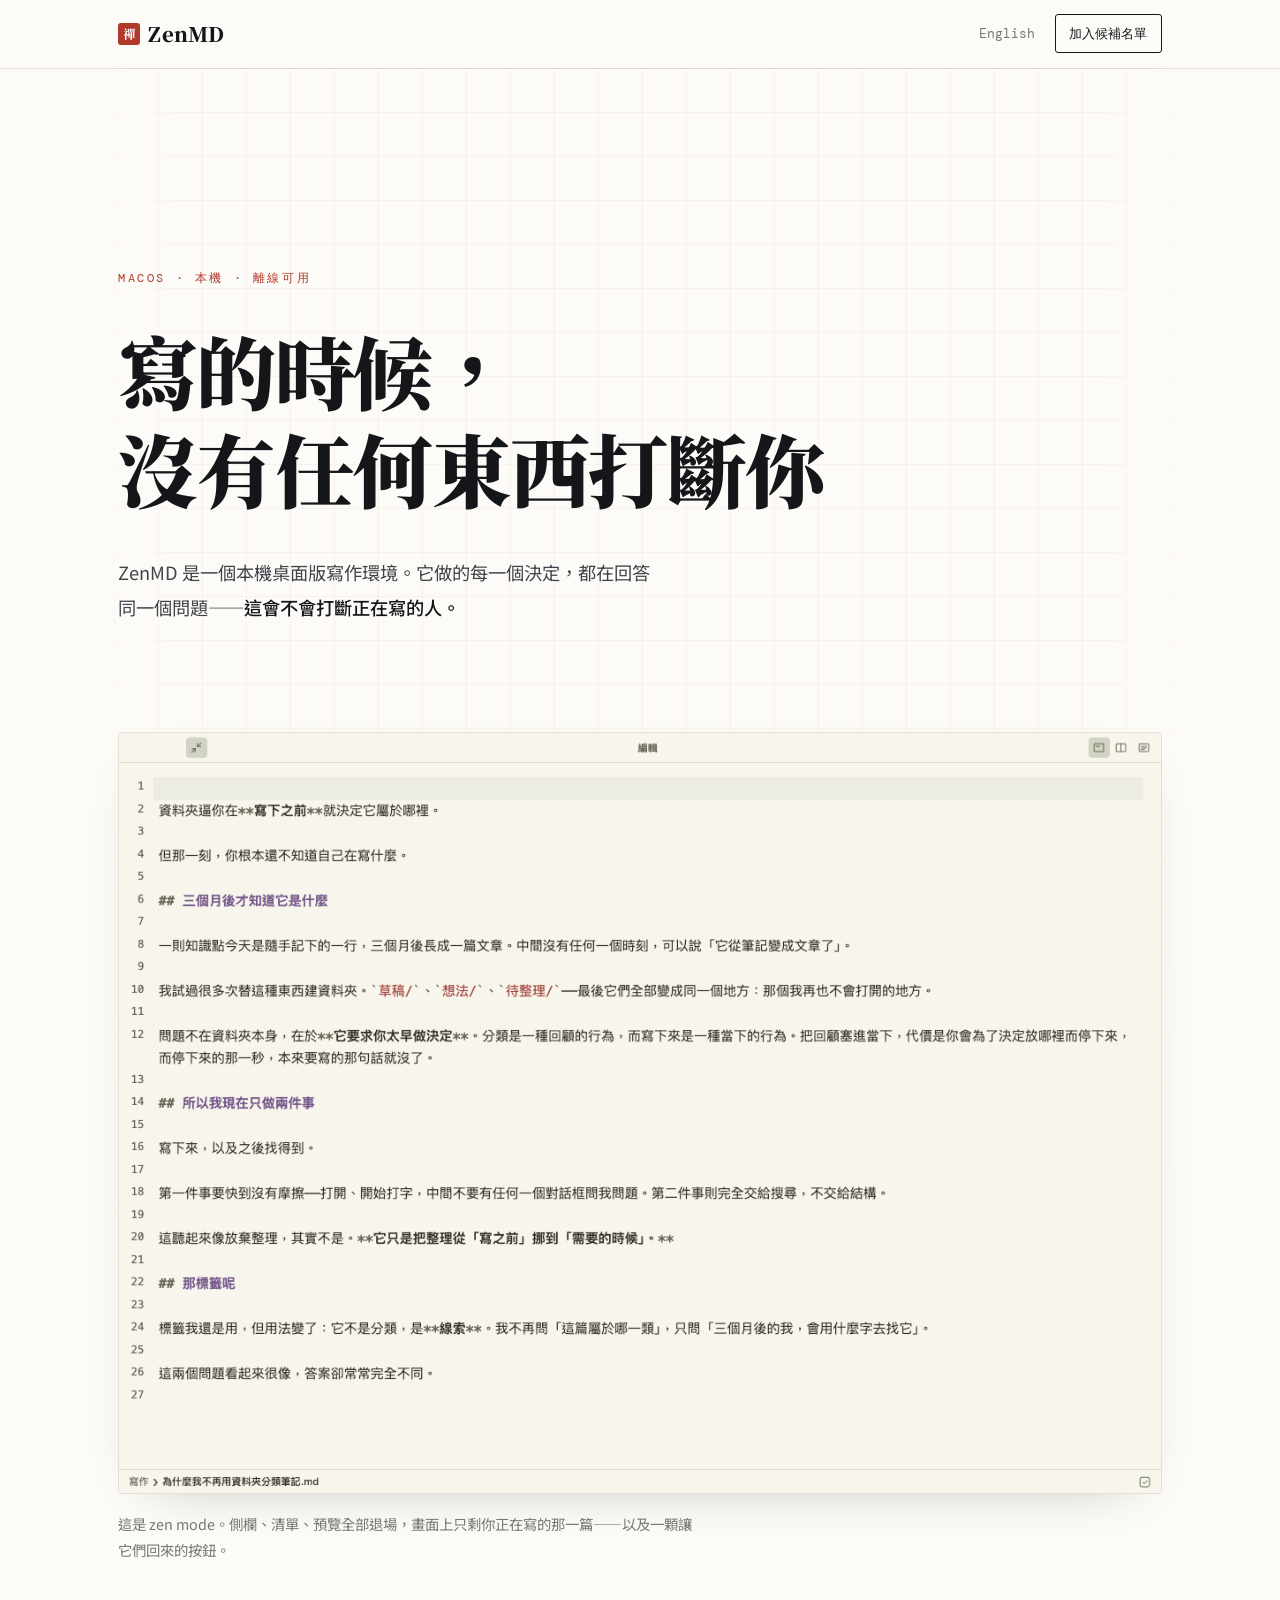
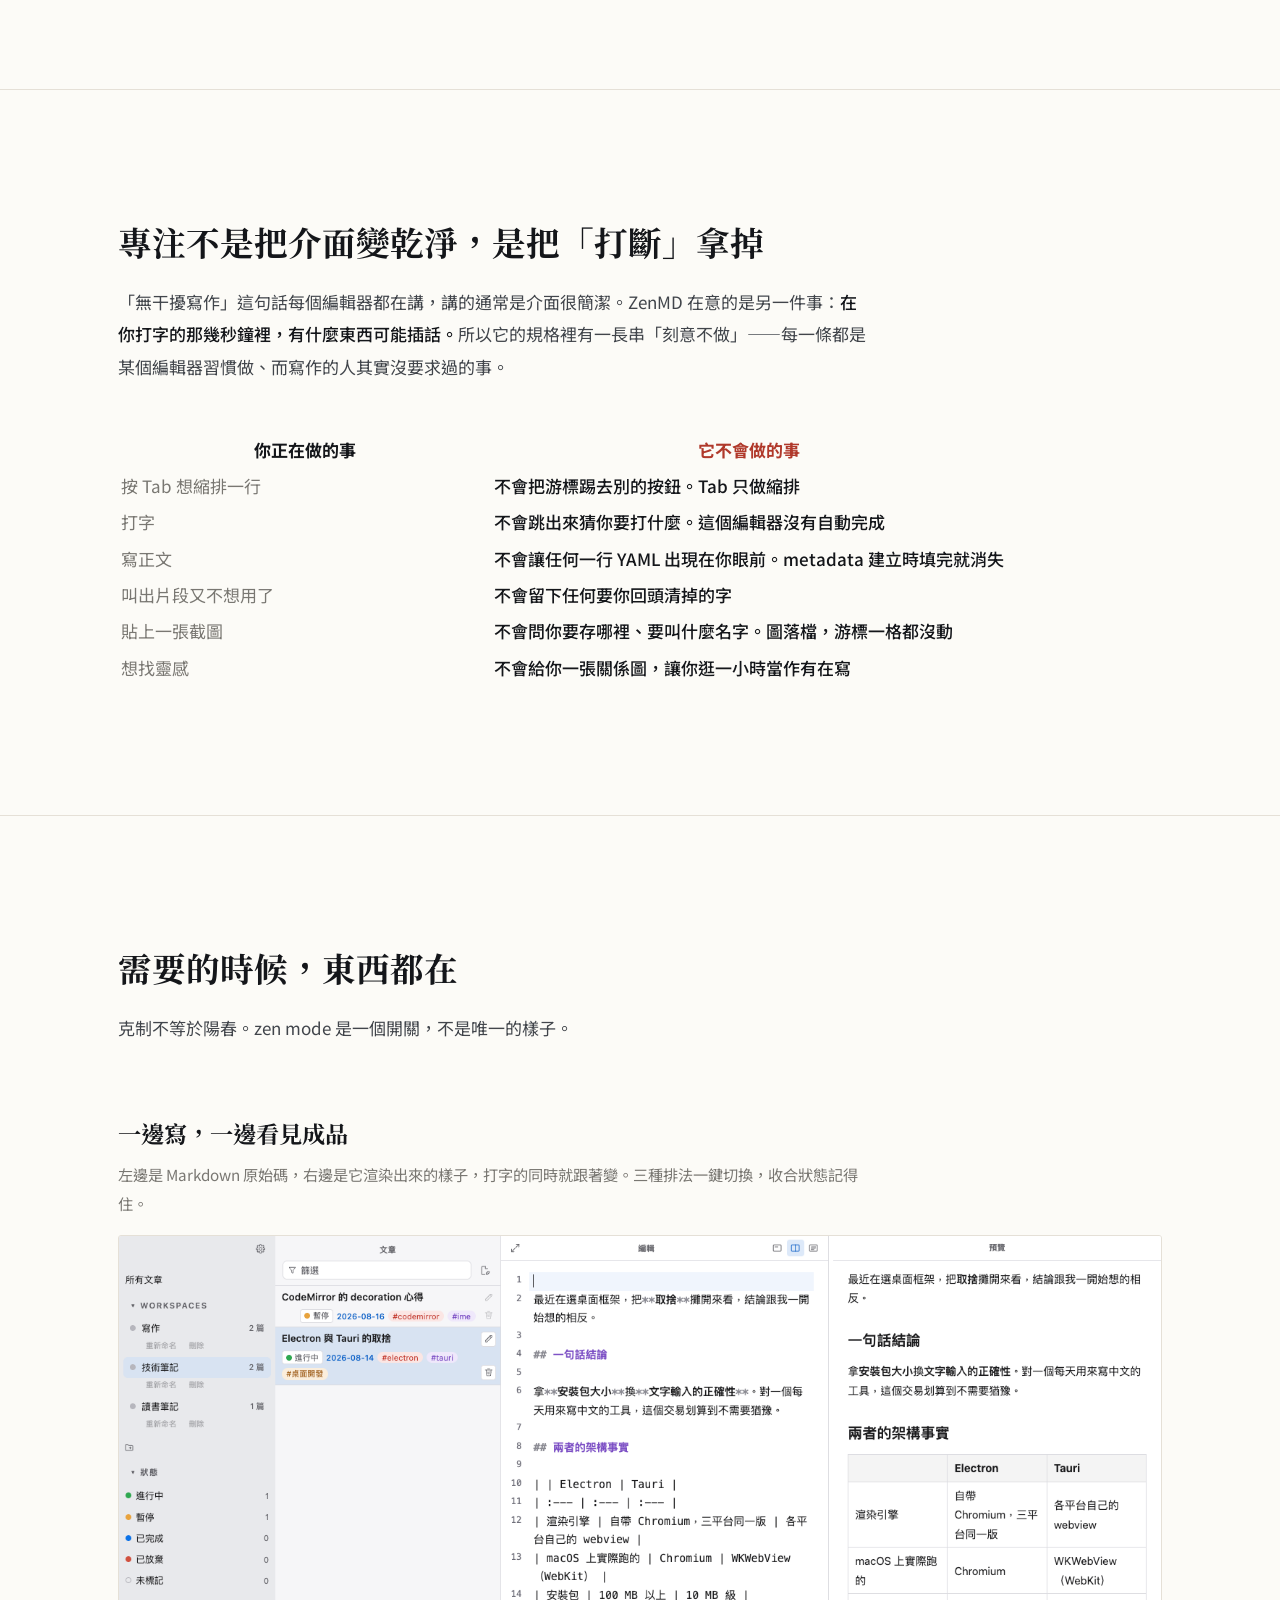
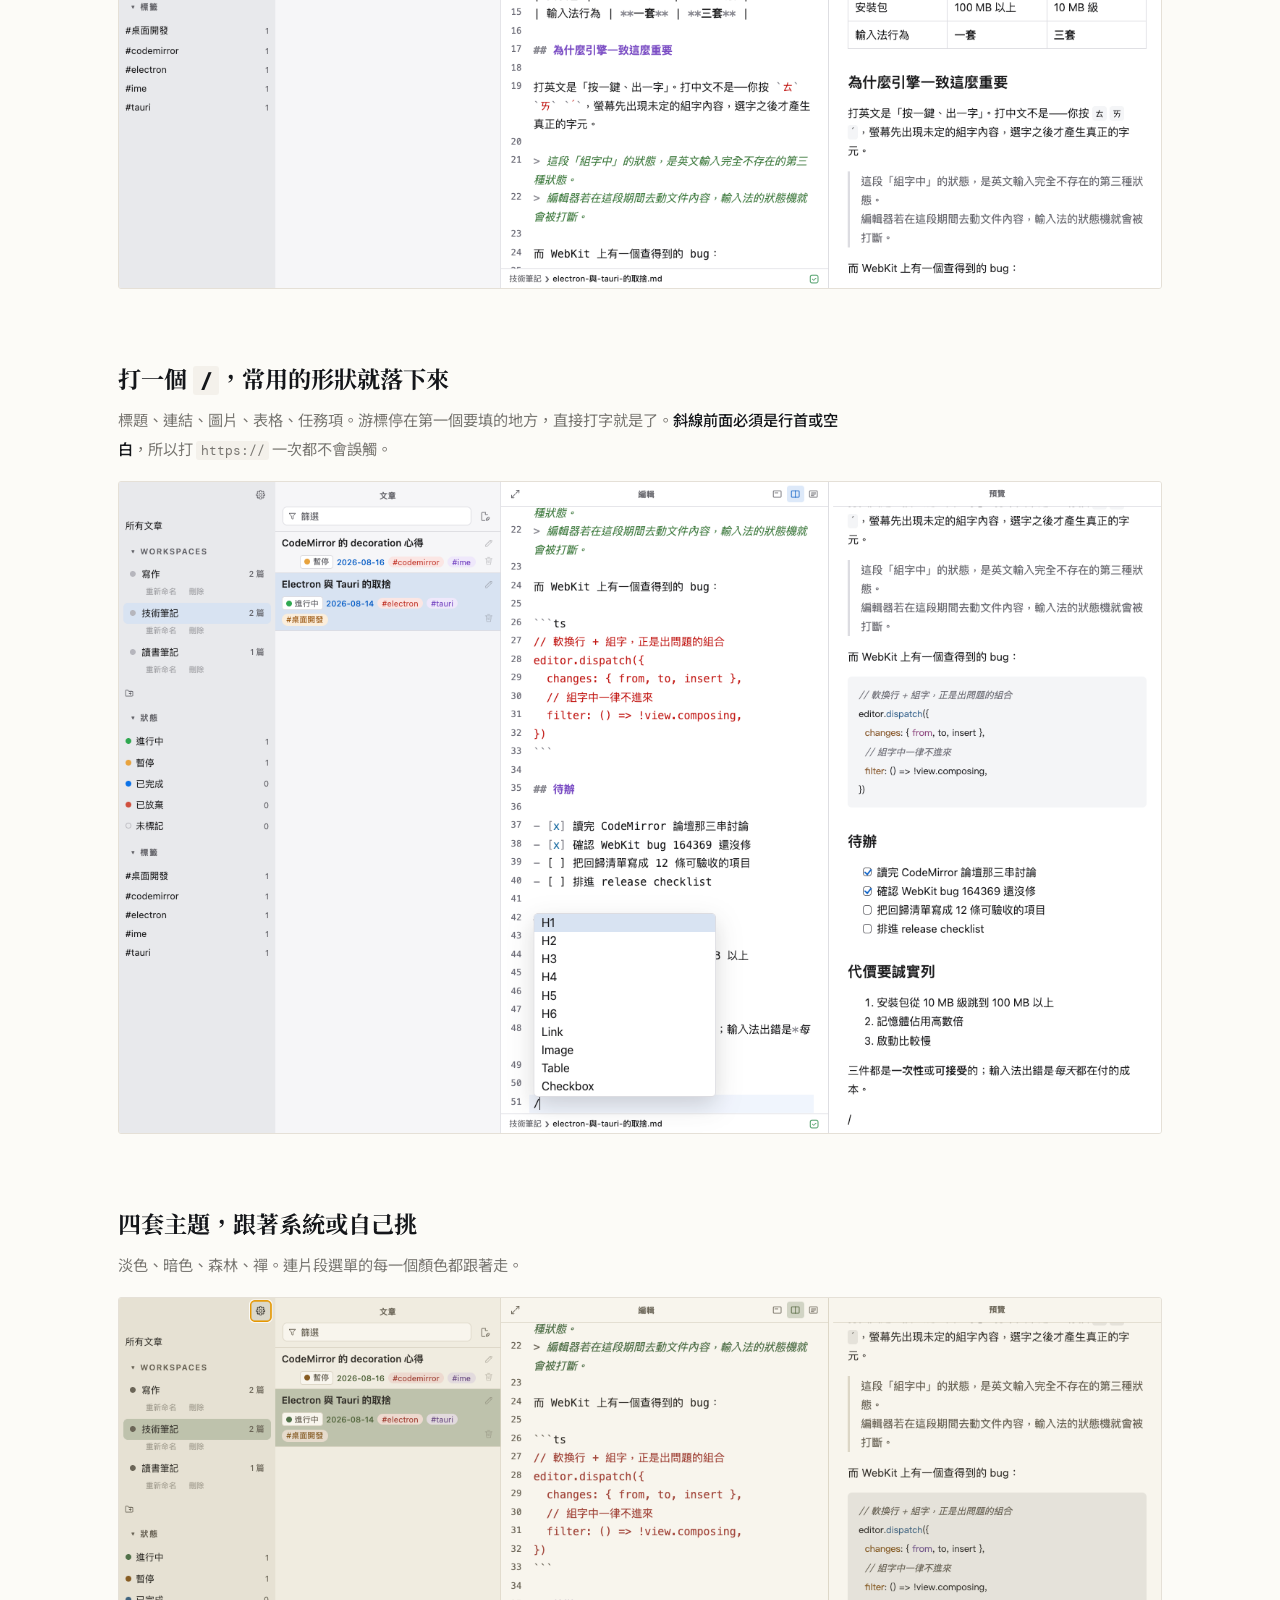
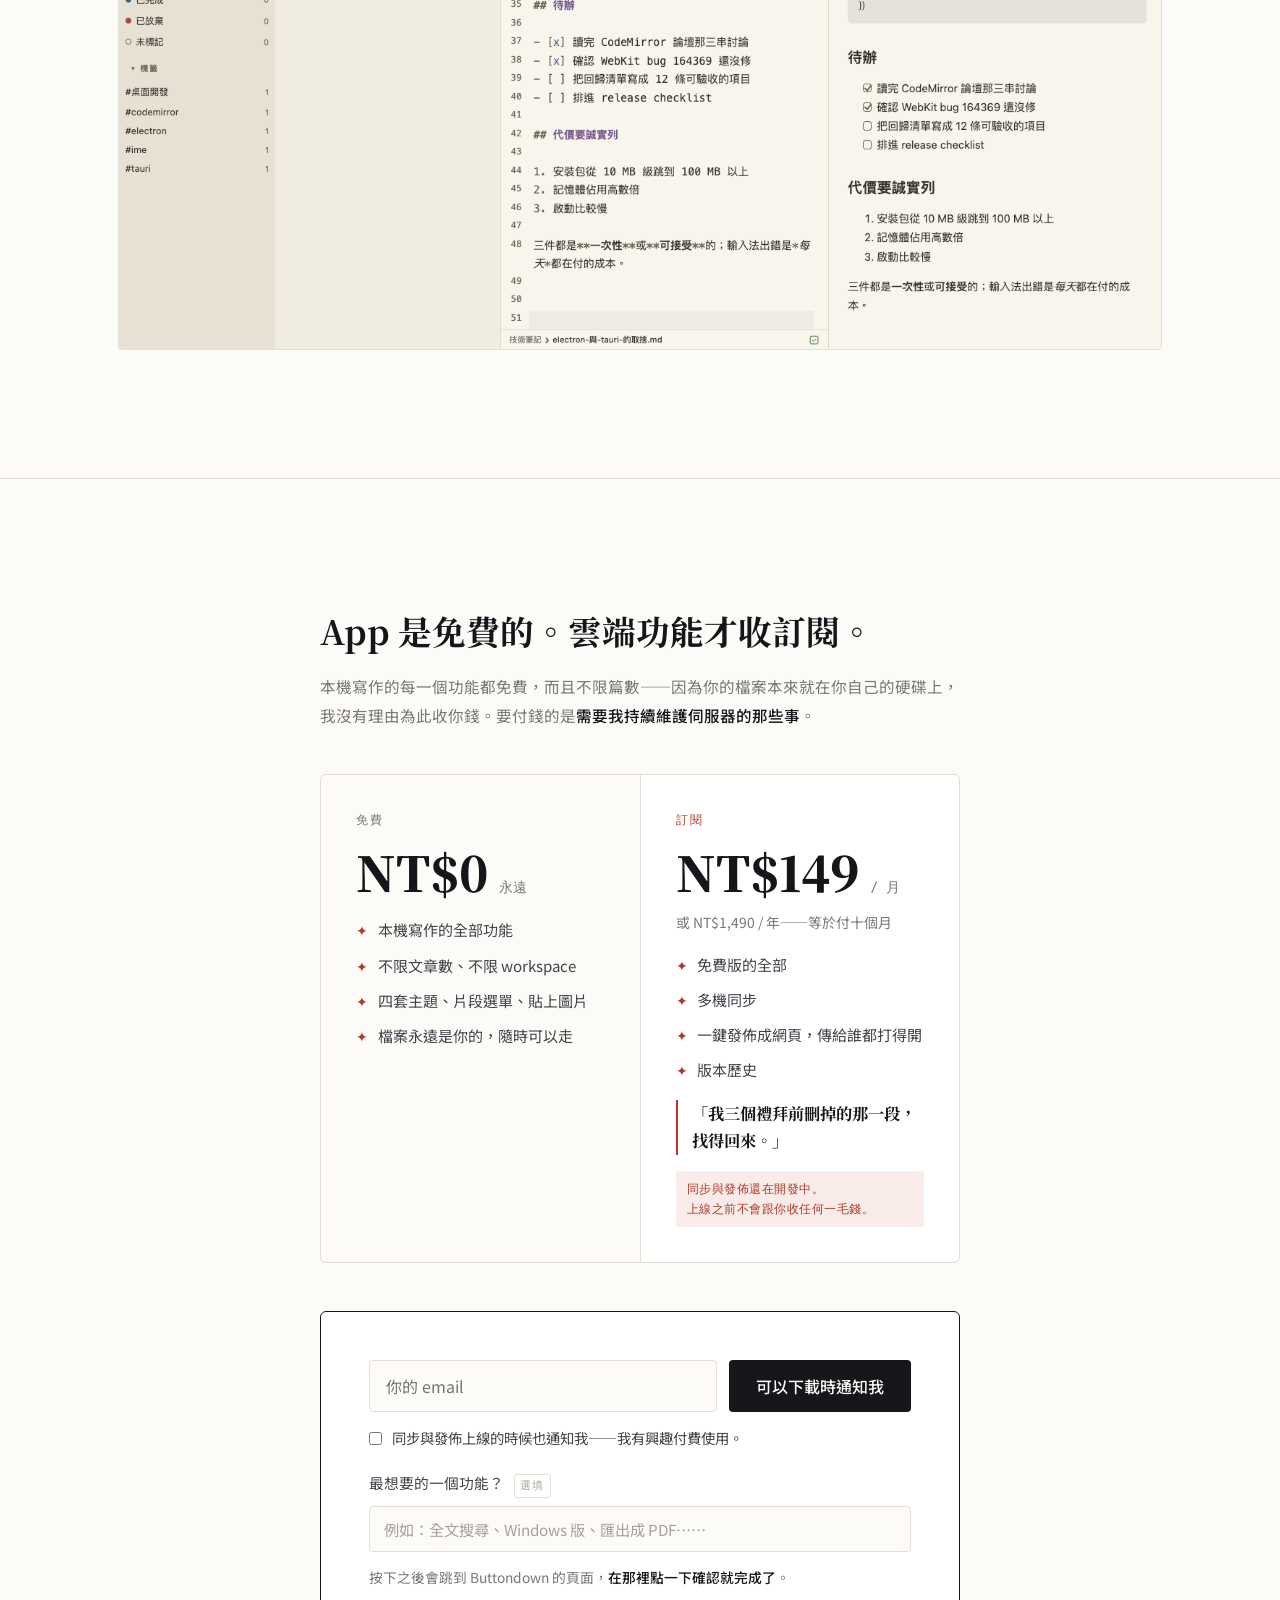
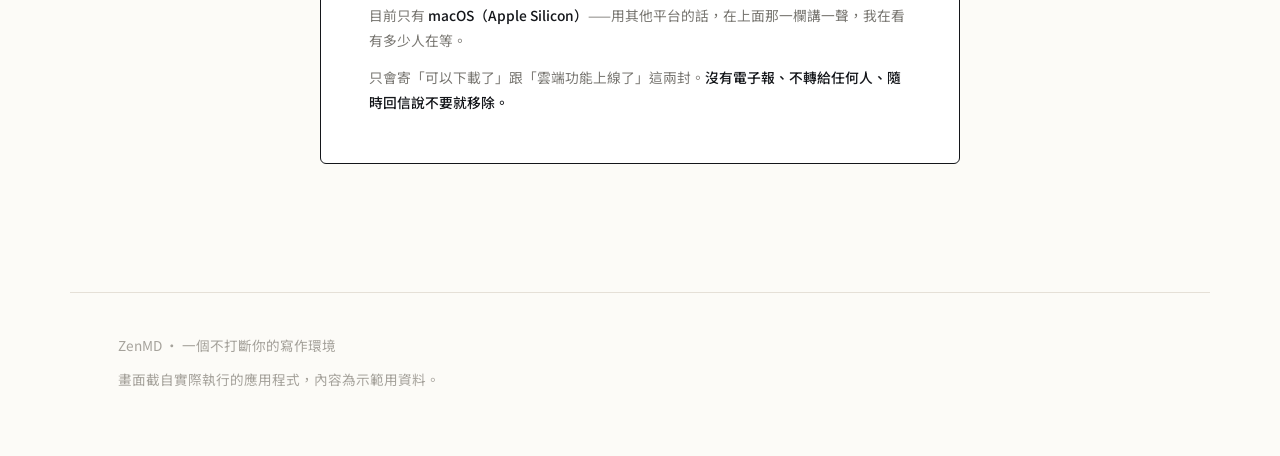
==== commit 9b38dde8: "feat: shoot the app in English for the English page The English page was showing an editor full of C" ====
--- a/index.html
+++ b/index.html
@@ -18,9 +18,9 @@
 <meta property="og:locale" content="zh_TW">
 <meta property="og:url" content="https://zenmd.coding-afternoon.com/">
 <meta property="og:site_name" content="ZenMD">
-<meta property="og:image" content="https://zenmd.coding-afternoon.com/screenshots/04-zen-mode.png">
+<meta property="og:image" content="https://zenmd.coding-afternoon.com/screenshots/zh/04-zen-mode.png">
 <meta name="twitter:card" content="summary_large_image">
-<meta name="twitter:image" content="https://zenmd.coding-afternoon.com/screenshots/04-zen-mode.png">
+<meta name="twitter:image" content="https://zenmd.coding-afternoon.com/screenshots/zh/04-zen-mode.png">
 
 <link rel="preconnect" href="https://fonts.googleapis.com">
 <link rel="preconnect" href="https://fonts.gstatic.com" crossorigin>
@@ -570,8 +570,8 @@
     <div class="stage">
       <figure>
         <picture>
-          <source media="(max-width: 720px)" srcset="screenshots/04-zen-mode--narrow.png">
-          <img src="screenshots/04-zen-mode.png" alt="ZenMD 的 zen mode：側欄、文章清單與預覽全部退場，畫面上只剩正在編輯的那一篇文章">
+          <source media="(max-width: 720px)" srcset="screenshots/zh/04-zen-mode--narrow.png">
+          <img src="screenshots/zh/04-zen-mode.png" alt="ZenMD 的 zen mode：側欄、文章清單與預覽全部退場，畫面上只剩正在編輯的那一篇文章">
         </picture>
         <figcaption>這是 zen mode。側欄、清單、預覽全部退場，畫面上只剩你正在寫的那一篇——以及一顆讓它們回來的按鈕。</figcaption>
       </figure>
@@ -613,8 +613,8 @@
         </div>
         <figure>
           <picture>
-            <source media="(max-width: 720px)" srcset="screenshots/01-editor-and-preview--narrow.png">
-            <img src="screenshots/01-editor-and-preview.png" alt="ZenMD 完整畫面：左側是 workspace、狀態與標籤，中間是文章清單，右邊是編輯區與即時預覽並排" loading="lazy">
+            <source media="(max-width: 720px)" srcset="screenshots/zh/01-editor-and-preview--narrow.png">
+            <img src="screenshots/zh/01-editor-and-preview.png" alt="ZenMD 完整畫面：左側是 workspace、狀態與標籤，中間是文章清單，右邊是編輯區與即時預覽並排" loading="lazy">
           </picture>
         </figure>
       </div>
@@ -626,8 +626,8 @@
         </div>
         <figure>
           <picture>
-            <source media="(max-width: 720px)" srcset="screenshots/02-snippet-menu--narrow.png">
-            <img src="screenshots/02-snippet-menu.png" alt="編輯區裡打斜線之後跳出的片段選單，列出 H1 到 H6、Link、Image、Table、Checkbox" loading="lazy">
+            <source media="(max-width: 720px)" srcset="screenshots/zh/02-snippet-menu--narrow.png">
+            <img src="screenshots/zh/02-snippet-menu.png" alt="編輯區裡打斜線之後跳出的片段選單，列出 H1 到 H6、Link、Image、Table、Checkbox" loading="lazy">
           </picture>
         </figure>
       </div>
@@ -639,8 +639,8 @@
         </div>
         <figure>
           <picture>
-            <source media="(max-width: 720px)" srcset="screenshots/03-zen-theme--narrow.png">
-            <img src="screenshots/03-zen-theme.png" alt="ZenMD 套用禪主題後的畫面，整體轉為溫暖的紙色調" loading="lazy">
+            <source media="(max-width: 720px)" srcset="screenshots/zh/03-zen-theme--narrow.png">
+            <img src="screenshots/zh/03-zen-theme.png" alt="ZenMD 套用禪主題後的畫面，整體轉為溫暖的紙色調" loading="lazy">
           </picture>
         </figure>
       </div>
